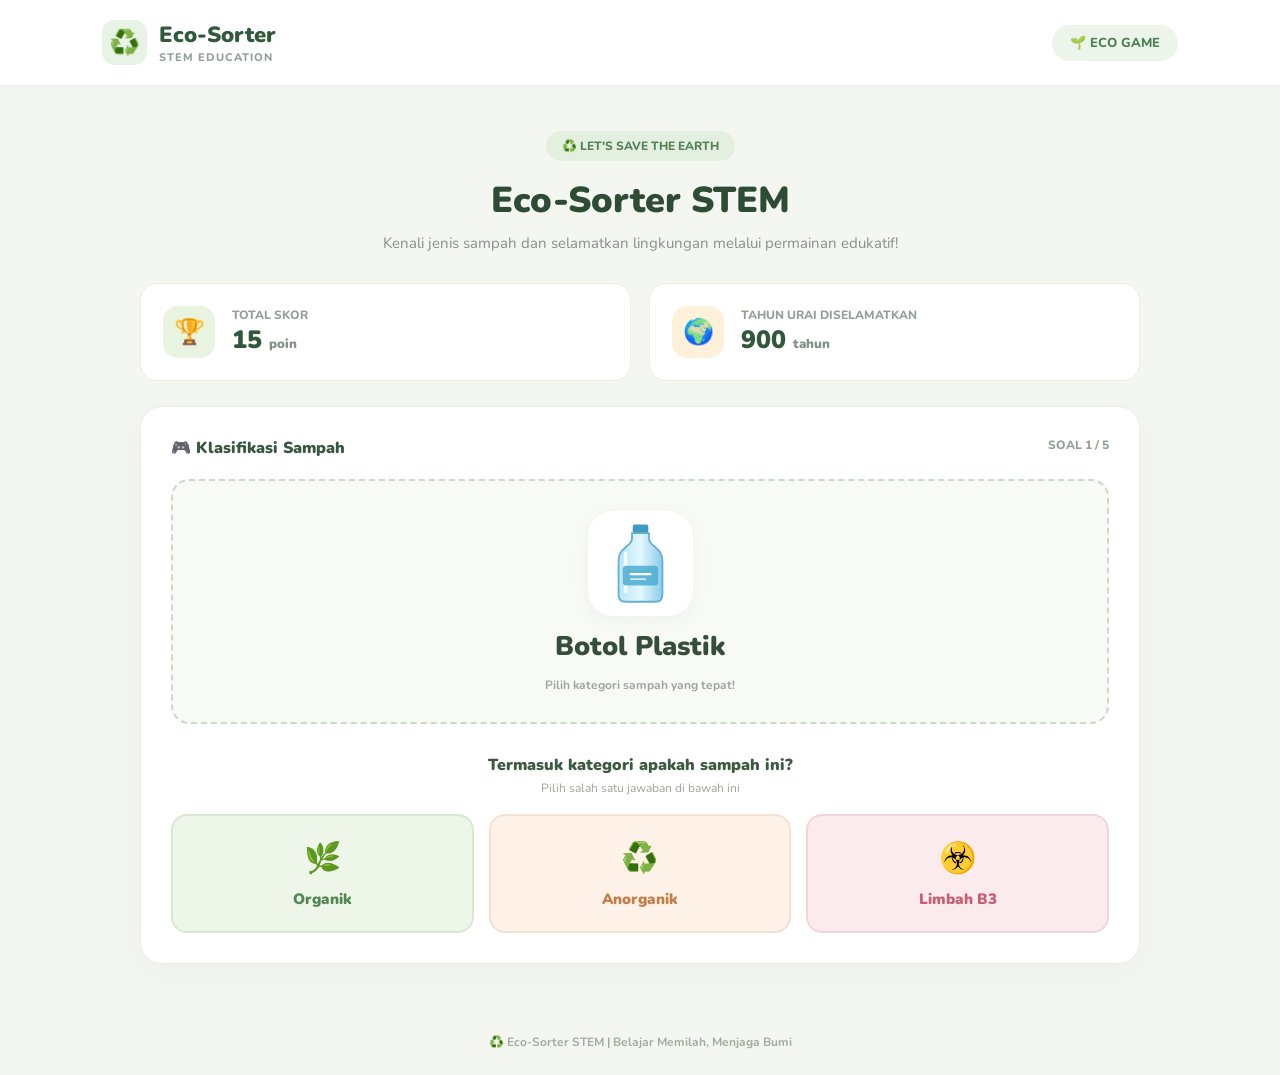
==== index.html @ 63873555 "Add files via upload" ====
<!DOCTYPE html>
<html lang="id">
<head>
    <meta charset="UTF-8">
    <meta name="viewport" content="width=device-width, initial-scale=1.0">
    <title>Eco-Sorter STEM</title>

    <link rel="preconnect" href="https://fonts.googleapis.com">
    <link href="https://fonts.googleapis.com/css2?family=Nunito:wght@400;500;600;700;800;900&display=swap" rel="stylesheet">

    <style>
        * {
            margin: 0;
            padding: 0;
            box-sizing: border-box;
            font-family: 'Nunito', sans-serif;
        }

        body {
            min-height: 100vh;
            background: #f4f7f1;
            color: #263d2e;
        }

        .navbar {
            padding: 20px 8%;
            display: flex;
            align-items: center;
            justify-content: space-between;
            background: white;
            border-bottom: 1px solid #e8eee5;
        }

        .logo {
            display: flex;
            align-items: center;
            gap: 12px;
        }

        .logo-icon {
            width: 45px;
            height: 45px;
            background: #e6f3e5;
            border-radius: 13px;
            display: flex;
            align-items: center;
            justify-content: center;
            font-size: 25px;
        }

        .logo h2 {
            font-size: 22px;
            font-weight: 900;
            color: #315a3d;
        }

        .logo p {
            font-size: 11px;
            color: #91a194;
            font-weight: 800;
            letter-spacing: 1px;
        }

        .nav-label {
            background: #edf5eb;
            color: #4c8155;
            padding: 9px 18px;
            border-radius: 30px;
            font-size: 13px;
            font-weight: 800;
        }

        .container {
            width: 100%;
            max-width: 1050px;
            padding: 45px 25px;
            margin: auto;
        }

        .heading {
            text-align: center;
            margin-bottom: 30px;
        }

        .tag {
            display: inline-block;
            background: #e4f0df;
            color: #54815a;
            padding: 7px 16px;
            border-radius: 30px;
            font-size: 12px;
            font-weight: 800;
            margin-bottom: 15px;
        }

        .heading h1 {
            font-size: 36px;
            font-weight: 900;
            color: #2d4b35;
            margin-bottom: 8px;
        }

        .heading p {
            color: #849286;
            font-size: 15px;
        }

        /* STATISTIK */

        .stats {
            display: grid;
            grid-template-columns: 1fr 1fr;
            gap: 18px;
            margin-bottom: 25px;
        }

        .stat-card {
            background: white;
            padding: 22px;
            border-radius: 17px;
            display: flex;
            align-items: center;
            gap: 17px;
            border: 1px solid #e9eee6;
        }

        .stat-icon {
            width: 52px;
            height: 52px;
            border-radius: 15px;
            display: flex;
            align-items: center;
            justify-content: center;
            font-size: 25px;
        }

        .score-icon {
            background: #e8f4df;
        }

        .year-icon {
            background: #fff1d9;
        }

        .stat-info p {
            font-size: 12px;
            color: #94a095;
            font-weight: 800;
        }

        .stat-info h2 {
            font-size: 25px;
            color: #31583b;
            font-weight: 900;
        }

        .stat-info small {
            font-size: 13px;
            color: #849286;
        }

        /* GAME */

        .game-card {
            background: white;
            border: 1px solid #e9eee6;
            border-radius: 22px;
            padding: 30px;
            box-shadow: 0 8px 30px rgba(40,70,45,0.04);
        }

        .game-header {
            display: flex;
            justify-content: space-between;
            margin-bottom: 20px;
        }

        .game-header h3 {
            font-size: 16px;
            color: #385740;
            font-weight: 900;
        }

        .game-header span {
            font-size: 12px;
            font-weight: 800;
            color: #94a095;
        }

        /* TEMPAT SAMPAH */

        .waste-box {
            min-height: 245px;
            background: #f8faf6;
            border: 2px dashed #c9dac8;
            border-radius: 18px;
            display: flex;
            justify-content: center;
            align-items: center;
            flex-direction: column;
            gap: 12px;
            margin-bottom: 30px;
            padding: 25px;
        }

        .waste-icon {
            width: 105px;
            height: 105px;
            background: white;
            border-radius: 25px;
            display: flex;
            align-items: center;
            justify-content: center;
            font-size: 58px;
            box-shadow: 0 5px 20px rgba(0,0,0,0.04);
        }

        .waste-icon svg {
            width: 75px;
            height: 85px;
        }

        .waste-box h2 {
            font-size: 27px;
            color: #354e3b;
            font-weight: 900;
        }

        .waste-box p {
            font-size: 12px;
            color: #9aa69a;
            font-weight: 700;
        }

        /* PILIHAN KATEGORI */

        .category-title {
            text-align: center;
            margin-bottom: 18px;
        }

        .category-title h3 {
            font-size: 16px;
            color: #3c5942;
            font-weight: 900;
        }

        .category-title p {
            color: #9aa69a;
            font-size: 12px;
            margin-top: 4px;
        }

        .options {
            display: grid;
            grid-template-columns: repeat(3, 1fr);
            gap: 15px;
        }

        .option {
            border: 2px solid transparent;
            border-radius: 16px;
            padding: 22px 12px;
            cursor: pointer;
            transition: 0.25s;
            display: flex;
            flex-direction: column;
            align-items: center;
            gap: 10px;
        }

        .option:hover:not(:disabled) {
            transform: translateY(-4px);
        }

        .option:disabled {
            cursor: not-allowed;
            opacity: 0.6;
        }

        .option .icon {
            font-size: 30px;
        }

        .option h3 {
            font-size: 15px;
            font-weight: 900;
        }

        .organic {
            background: #edf6e9;
            border-color: #d7e9d0;
            color: #538653;
        }

        .inorganic {
            background: #fff2e8;
            border-color: #f5dfce;
            color: #c47d48;
        }

        .hazardous {
            background: #fcebed;
            border-color: #f2d5da;
            color: #c65f72;
        }

        /* FEEDBACK */

        .feedback {
            display: none;
            padding: 16px 20px;
            margin-top: 22px;
            border-radius: 13px;
            font-size: 14px;
            font-weight: 800;
            text-align: center;
        }

        .feedback.correct {
            display: block;
            background: #e8f5e8;
            color: #43804b;
        }

        .feedback.wrong {
            display: block;
            background: #fcebec;
            color: #bd5d6b;
        }

        /* PENJELASAN */

        .explanation {
            display: none;
            margin-top: 22px;
            padding: 25px;
            background: #f7faf5;
            border: 1px solid #e0eadc;
            border-radius: 17px;
            animation: fadeIn 0.4s ease;
        }

        .explanation.show {
            display: block;
        }

        .explanation-header {
            display: flex;
            align-items: center;
            gap: 12px;
            margin-bottom: 18px;
        }

        .explanation-icon {
            width: 43px;
            height: 43px;
            border-radius: 12px;
            background: #e3f1df;
            display: flex;
            justify-content: center;
            align-items: center;
            font-size: 22px;
        }

        .explanation-header h3 {
            color: #31583b;
            font-size: 18px;
            font-weight: 900;
        }

        .explanation-header p {
            font-size: 11px;
            color: #8a9b8b;
        }

        .info-item {
            margin-bottom: 17px;
        }

        .info-item h4 {
            color: #42664a;
            font-size: 14px;
            font-weight: 900;
            margin-bottom: 5px;
        }

        .info-item p {
            color: #718075;
            font-size: 13px;
            line-height: 1.8;
        }

        .fact-box {
            padding: 15px;
            border-radius: 12px;
            background: #eaf3e5;
            color: #527b51;
            font-size: 13px;
            line-height: 1.7;
        }

        /* NEXT BUTTON */

        .next-btn {
            display: none;
            width: 100%;
            margin-top: 20px;
            padding: 16px;
            background: #315b3d;
            color: white;
            border: none;
            border-radius: 13px;
            font-size: 15px;
            font-weight: 900;
            cursor: pointer;
            transition: 0.2s;
        }

        .next-btn:hover {
            background: #24492f;
            transform: translateY(-2px);
        }

        footer {
            text-align: center;
            padding: 25px;
            color: #a0aca0;
            font-size: 12px;
            font-weight: 700;
        }

        @keyframes fadeIn {
            from {
                opacity: 0;
                transform: translateY(10px);
            }

            to {
                opacity: 1;
                transform: translateY(0);
            }
        }

        @media (max-width: 600px) {

            .navbar {
                padding: 18px 5%;
            }

            .logo h2 {
                font-size: 18px;
            }

            .container {
                padding: 30px 15px;
            }

            .heading h1 {
                font-size: 27px;
            }

            .stats {
                gap: 10px;
            }

            .stat-card {
                padding: 13px 10px;
                gap: 8px;
            }

            .stat-icon {
                width: 38px;
                height: 38px;
                font-size: 19px;
            }

            .stat-info h2 {
                font-size: 19px;
            }

            .stat-info p {
                font-size: 9px;
            }

            .game-card {
                padding: 18px 13px;
            }

            .options {
                grid-template-columns: 1fr;
                gap: 10px;
            }

            .option {
                flex-direction: row;
                justify-content: center;
                padding: 14px;
            }

            .explanation {
                padding: 18px;
            }
        }
    </style>
</head>

<body>

    <!-- NAVBAR -->

    <nav class="navbar">

        <div class="logo">
            <div class="logo-icon">♻️</div>

            <div>
                <h2>Eco-Sorter</h2>
                <p>STEM EDUCATION</p>
            </div>
        </div>

        <div class="nav-label">
            🌱 ECO GAME
        </div>

    </nav>


    <main class="container">

        <!-- JUDUL -->

        <section class="heading">

            <div class="tag">
                ♻️ LET'S SAVE THE EARTH
            </div>

            <h1>Eco-Sorter STEM</h1>

            <p>
                Kenali jenis sampah dan selamatkan lingkungan
                melalui permainan edukatif!
            </p>

        </section>


        <!-- STATISTIK -->

        <section class="stats">

            <div class="stat-card">

                <div class="stat-icon score-icon">🏆</div>

                <div class="stat-info">
                    <p>TOTAL SKOR</p>
                    <h2 id="score">15 <small>poin</small></h2>
                </div>

            </div>

            <div class="stat-card">

                <div class="stat-icon year-icon">🌍</div>

                <div class="stat-info">
                    <p>TAHUN URAI DISELAMATKAN</p>
                    <h2 id="years">900 <small>tahun</small></h2>
                </div>

            </div>

        </section>


        <!-- AREA GAME -->

        <section class="game-card">

            <div class="game-header">

                <h3>🎮 Klasifikasi Sampah</h3>

                <span id="question-number">SOAL 1 / 5</span>

            </div>


            <!-- OBJEK SAMPAH -->

            <div class="waste-box">

                <div class="waste-icon" id="waste-icon"></div>

                <h2 id="waste-name">Botol Plastik</h2>

                <p>Pilih kategori sampah yang tepat!</p>

            </div>


            <!-- PILIH KATEGORI -->

            <div class="category-title">

                <h3>Termasuk kategori apakah sampah ini?</h3>

                <p>Pilih salah satu jawaban di bawah ini</p>

            </div>


            <div class="options">

                <button class="option organic"
                    onclick="checkAnswer('Organik')">

                    <span class="icon">🌿</span>
                    <h3>Organik</h3>

                </button>

                <button class="option inorganic"
                    onclick="checkAnswer('Anorganik')">

                    <span class="icon">♻️</span>
                    <h3>Anorganik</h3>

                </button>

                <button class="option hazardous"
                    onclick="checkAnswer('Limbah B3')">

                    <span class="icon">☣️</span>
                    <h3>Limbah B3</h3>

                </button>

            </div>


            <!-- HASIL JAWABAN -->

            <div id="feedback" class="feedback"></div>


            <!-- PENJELASAN DETAIL -->

            <div id="explanation" class="explanation">

                <div class="explanation-header">

                    <div class="explanation-icon">📚</div>

                    <div>
                        <h3>Informasi Sampah</h3>
                        <p>Kenali dan pahami jenis sampah</p>
                    </div>

                </div>

                <div id="explanation-content"></div>

            </div>


            <!-- TOMBOL LANJUT -->

            <button class="next-btn" id="next-btn"
                onclick="nextWaste()">

                Sampah Selanjutnya →

            </button>

        </section>

    </main>


    <footer>
        ♻️ Eco-Sorter STEM | Belajar Memilah, Menjaga Bumi
    </footer>


    <script>

        // ILUSTRASI BOTOL PLASTIK

        const plasticBottle = `
        <svg viewBox="0 0 100 120" xmlns="http://www.w3.org/2000/svg">

            <defs>
                <linearGradient id="bottleColor" x1="0" y1="0" x2="1" y2="0">
                    <stop offset="0%" stop-color="#b7e6f5"/>
                    <stop offset="50%" stop-color="#e3f7ff"/>
                    <stop offset="100%" stop-color="#8acde7"/>
                </linearGradient>
            </defs>

            <rect x="39" y="5" width="22" height="12"
                rx="3" fill="#3f9ac1"/>

            <path d="M38 17 L62 17 L62 25
                Q62 30 70 36
                L77 43 Q81 48 81 57
                L81 104 Q81 114 71 114
                L29 114 Q19 114 19 104
                L19 57 Q19 48 23 43
                L30 36 Q38 30 38 25 Z"
                fill="url(#bottleColor)"
                stroke="#65afd0"
                stroke-width="2.5"/>

            <path d="M29 46 L29 100"
                stroke="#ffffff"
                stroke-width="5"
                stroke-linecap="round"
                opacity="0.8"/>

            <rect x="25" y="63" width="50" height="28"
                rx="5" fill="#4cadd0" opacity="0.85"/>

            <path d="M36 75 L64 75"
                stroke="white"
                stroke-width="3"
                stroke-linecap="round"/>

            <path d="M36 82 L57 82"
                stroke="white"
                stroke-width="2"
                stroke-linecap="round"/>

        </svg>`;


        // DATA SAMPAH DAN PENJELASAN

        const wastes = [

            {
                name: "Botol Plastik",
                icon: plasticBottle,
                category: "Anorganik",
                years: 450,

                description:
                    "Botol plastik merupakan sampah anorganik karena dibuat dari bahan polimer sintetis, seperti PET (Polyethylene Terephthalate). Bahan ini berasal dari proses industri dan tidak mudah terurai secara alami oleh mikroorganisme.",

                reason:
                    "Botol plastik tidak berasal dari sisa makhluk hidup yang dapat membusuk secara alami. Struktur kimianya relatif stabil sehingga membutuhkan waktu sangat lama untuk mengalami penguraian di lingkungan.",

                impact:
                    "Jika dibuang sembarangan, botol plastik dapat menyumbat saluran air, mencemari sungai dan laut, serta membahayakan hewan yang dapat menelan atau terjerat sampah plastik. Plastik juga dapat terpecah menjadi bagian yang sangat kecil atau mikroplastik.",

                solution:
                    "Kosongkan botol, lepaskan tutup dan label jika diperlukan, lalu bersihkan dan keringkan. Setelah itu, kumpulkan untuk disetorkan ke bank sampah atau fasilitas daur ulang. Botol plastik dapat diolah kembali menjadi bahan baku produk baru.",

                fact:
                    "PET adalah salah satu jenis plastik yang banyak digunakan untuk kemasan minuman. Botol PET memiliki kode daur ulang angka 1.",

                decomposition:
                    "Sekitar 450 tahun atau lebih dalam kondisi lingkungan tertentu. Angka ini merupakan perkiraan, bukan waktu penguraian yang pasti."
            },

            {
                name: "Kulit Pisang",
                icon: "🍌",
                category: "Organik",
                years: 2,

                description:
                    "Kulit pisang termasuk sampah organik karena berasal dari bagian tumbuhan. Sampah ini mengandung bahan alami yang dapat diuraikan oleh mikroorganisme seperti bakteri dan jamur.",

                reason:
                    "Kulit pisang memiliki kandungan bahan organik yang dapat membusuk dan mengalami proses penguraian secara alami.",

                impact:
                    "Jika menumpuk, sampah organik dapat menimbulkan bau tidak sedap dan menarik lalat. Pembusukan sampah organik yang tidak dikelola juga dapat menghasilkan gas rumah kaca.",

                solution:
                    "Kulit pisang dapat diolah menjadi kompos melalui proses pengomposan. Kompos dapat dimanfaatkan sebagai pupuk organik untuk membantu menyuburkan tanah dan tanaman.",

                fact:
                    "Sampah kulit pisang dapat dikembalikan ke tanah melalui proses pengomposan sehingga unsur haranya dapat dimanfaatkan kembali oleh tanaman.",

                decomposition:
                    "Beberapa minggu hingga beberapa bulan, tergantung kondisi lingkungan."
            },

            {
                name: "Baterai Bekas",
                icon: "🔋",
                category: "Limbah B3",
                years: 100,

                description:
                    "Baterai bekas termasuk limbah B3 (Bahan Berbahaya dan Beracun) karena dapat mengandung bahan kimia dan logam yang berbahaya bagi kesehatan manusia maupun lingkungan.",

                reason:
                    "Baterai memiliki komponen kimia yang dapat mencemari tanah dan air apabila mengalami kebocoran atau dibuang sembarangan.",

                impact:
                    "Kandungan bahan kimia tertentu pada baterai dapat mencemari lingkungan, mengganggu organisme hidup, dan menimbulkan risiko kesehatan jika penanganannya tidak tepat.",

                solution:
                    "Jangan membuang baterai bekas ke tempat sampah biasa. Pisahkan dan kumpulkan dalam wadah yang aman dan kering, kemudian serahkan ke fasilitas pengumpulan atau pengelolaan limbah B3 yang sesuai.",

                fact:
                    "Baterai isi ulang dan baterai sekali pakai dapat memiliki komposisi kimia yang berbeda. Karena itu, pengelolaannya perlu mengikuti jenis baterainya.",

                decomposition:
                    "Tidak ada satu angka waktu penguraian yang berlaku untuk semua jenis baterai. Komponen baterai dapat bertahan lama dan mencemari lingkungan."
            },

            {
                name: "Daun Kering",
                icon: "🍂",
                category: "Organik",
                years: 1,

                description:
                    "Daun kering termasuk sampah organik karena berasal dari tumbuhan. Daun mengandung bahan alami yang dapat diuraikan oleh organisme pengurai.",

                reason:
                    "Daun kering dapat mengalami pembusukan melalui aktivitas mikroorganisme dan organisme tanah sehingga berubah menjadi bahan organik yang lebih sederhana.",

                impact:
                    "Jika dibiarkan menumpuk, daun kering dapat mengganggu kebersihan lingkungan. Namun, daun kering sebenarnya memiliki manfaat jika dikelola dengan baik.",

                solution:
                    "Kumpulkan daun kering dan manfaatkan sebagai bahan kompos atau mulsa tanaman. Pengolahan ini dapat membantu memperbaiki kondisi tanah dan mengurangi sampah.",

                fact:
                    "Daun kering dapat menjadi sumber bahan organik yang membantu menjaga kesuburan tanah.",

                decomposition:
                    "Beberapa minggu hingga beberapa bulan, bergantung pada jenis daun, kelembapan, dan kondisi lingkungan."
            },

            {
                name: "Kaleng Minuman",
                icon: "🥫",
                category: "Anorganik",
                years: 200,

                description:
                    "Kaleng minuman termasuk sampah anorganik karena umumnya terbuat dari aluminium atau baja. Kedua bahan tersebut merupakan material hasil pengolahan industri.",

                reason:
                    "Kaleng tidak dapat membusuk seperti sampah organik. Material logam membutuhkan proses tertentu untuk mengalami perubahan dan dapat didaur ulang.",

                impact:
                    "Kaleng yang dibuang sembarangan dapat mengotori lingkungan, melukai manusia atau hewan, dan berpotensi menimbulkan pencemaran jika tidak dikelola.",

                solution:
                    "Kosongkan dan bersihkan kaleng, kemudian kumpulkan untuk diserahkan kepada bank sampah atau tempat daur ulang logam. Aluminium dan baja dapat diolah kembali menjadi produk baru.",

                fact:
                    "Aluminium dapat didaur ulang berkali-kali tanpa kehilangan sebagian besar sifat dasarnya apabila proses daur ulang dilakukan dengan benar.",

                decomposition:
                    "Waktunya sangat bervariasi, dapat mencapai puluhan hingga ratusan tahun, tergantung jenis logam dan kondisi lingkungan."
            }

        ];


        let score = 15;
        let years = 900;
        let currentIndex = 0;
        let answered = false;


        // TAMPILKAN SAMPAH

        function displayWaste() {

            const waste = wastes[currentIndex];

            document.getElementById("waste-name").textContent =
                waste.name;

            document.getElementById("waste-icon").innerHTML =
                waste.icon;

            document.getElementById("question-number").textContent =
                "SOAL " + (currentIndex + 1) + " / " + wastes.length;

        }


        // PENJELASAN DETAIL

        function showExplanation(waste) {

            const explanation = document.getElementById("explanation");

            document.getElementById("explanation-content").innerHTML = `

                <div class="info-item">
                    <h4>📌 1. Mengenal Sampah</h4>
                    <p>${waste.description}</p>
                </div>

                <div class="info-item">
                    <h4>🔍 2. Mengapa Termasuk ${waste.category}?</h4>
                    <p>${waste.reason}</p>
                </div>

                <div class="info-item">
                    <h4>🌍 3. Dampak Terhadap Lingkungan</h4>
                    <p>${waste.impact}</p>
                </div>

                <div class="info-item">
                    <h4>♻️ 4. Cara Pengolahan yang Benar</h4>
                    <p>${waste.solution}</p>
                </div>

                <div class="info-item">
                    <h4>💡 5. Fakta Menarik</h4>
                    <p>${waste.fact}</p>
                </div>

                <div class="fact-box">
                    <b>⏳ Perkiraan waktu penguraian:</b><br>
                    ${waste.decomposition}
                </div>

            `;

            explanation.classList.add("show");

        }


        // PERIKSA JAWABAN

        function checkAnswer(answer) {

            if (answered) return;

            const waste = wastes[currentIndex];

            const feedback = document.getElementById("feedback");

            const buttons = document.querySelectorAll(".option");

            if (answer === waste.category) {

                score += 15;
                years += waste.years;

                document.getElementById("score").innerHTML =
                    score + " <small>poin</small>";

                document.getElementById("years").innerHTML =
                    years + " <small>tahun</small>";

                feedback.textContent =
                    "✔ BENAR! Hebat, kamu berhasil mengklasifikasikan " +
                    waste.name + " sebagai sampah " + waste.category + ".";

                feedback.className = "feedback correct";

                // TAMPILKAN PENJELASAN

                showExplanation(waste);

            } else {

                feedback.textContent =
                    "✖ BELUM TEPAT! " + waste.name +
                    " termasuk kategori " + waste.category +
                    ". Pelajari kembali penjelasan berikut.";

                feedback.className = "feedback wrong";

                // TETAP BERIKAN EDUKASI MESKIPUN SALAH

                showExplanation(waste);

            }

            answered = true;

            buttons.forEach(button => {
                button.disabled = true;
            });

            document.getElementById("next-btn").style.display =
                "block";

        }


        // LANJUT KE SOAL BERIKUTNYA

        function nextWaste() {

            currentIndex++;

            if (currentIndex >= wastes.length) {

                alert(
                    "🎉 Selamat! Kamu telah menyelesaikan semua soal Eco-Sorter STEM!"
                );

                currentIndex = 0;
            }

            answered = false;

            displayWaste();

            document.getElementById("feedback").textContent = "";

            document.getElementById("feedback").className =
                "feedback";

            document.getElementById("explanation").classList.remove("show");

            document.getElementById("explanation-content").innerHTML = "";

            document.getElementById("next-btn").style.display =
                "none";

            const buttons = document.querySelectorAll(".option");

            buttons.forEach(button => {
                button.disabled = false;
            });

        }


        // MULAI GAME

        displayWaste();

    </script>

</body>
</html>
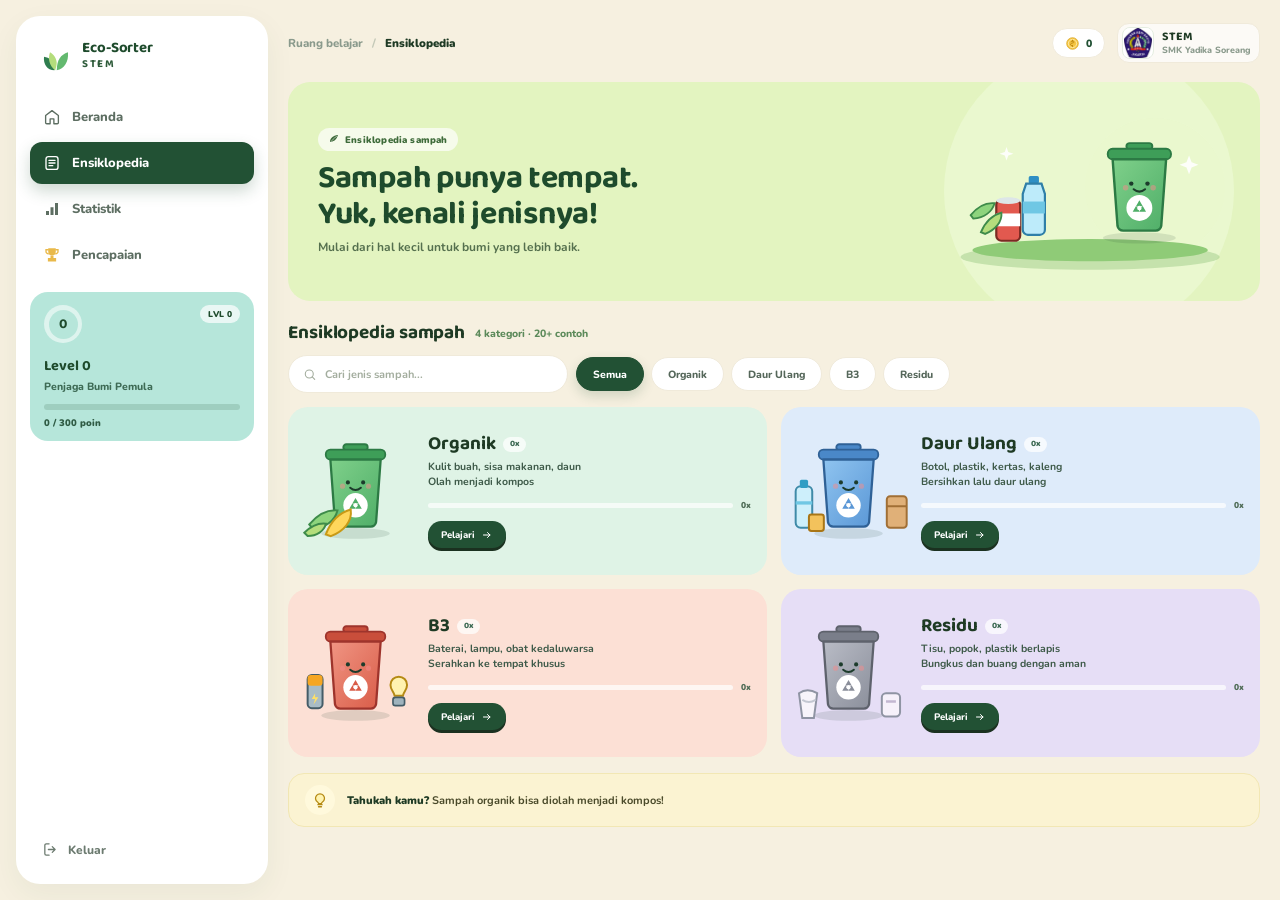
==== commit 91ce66a9: "Update Eco Sorter" ====
--- a/index.html
+++ b/index.html
@@ -1,1049 +1,307 @@
-
 <!DOCTYPE html>
 <html lang="id">
 <head>
-    <meta charset="UTF-8">
-    <meta name="viewport" content="width=device-width, initial-scale=1.0">
-    <title>Eco-Sorter STEM</title>
-
-    <link rel="preconnect" href="https://fonts.googleapis.com">
-    <link href="https://fonts.googleapis.com/css2?family=Nunito:wght@400;500;600;700;800;900&display=swap" rel="stylesheet">
-
-    <style>
-        * {
-            margin: 0;
-            padding: 0;
-            box-sizing: border-box;
-            font-family: 'Nunito', sans-serif;
-        }
-
-        body {
-            min-height: 100vh;
-            background: #f4f7f1;
-            color: #263d2e;
-        }
-
-        .navbar {
-            padding: 20px 8%;
-            display: flex;
-            align-items: center;
-            justify-content: space-between;
-            background: white;
-            border-bottom: 1px solid #e8eee5;
-        }
-
-        .logo {
-            display: flex;
-            align-items: center;
-            gap: 12px;
-        }
-
-        .logo-icon {
-            width: 45px;
-            height: 45px;
-            background: #e6f3e5;
-            border-radius: 13px;
-            display: flex;
-            align-items: center;
-            justify-content: center;
-            font-size: 25px;
-        }
-
-        .logo h2 {
-            font-size: 22px;
-            font-weight: 900;
-            color: #315a3d;
-        }
-
-        .logo p {
-            font-size: 11px;
-            color: #91a194;
-            font-weight: 800;
-            letter-spacing: 1px;
-        }
-
-        .nav-label {
-            background: #edf5eb;
-            color: #4c8155;
-            padding: 9px 18px;
-            border-radius: 30px;
-            font-size: 13px;
-            font-weight: 800;
-        }
-
-        .container {
-            width: 100%;
-            max-width: 1050px;
-            padding: 45px 25px;
-            margin: auto;
-        }
-
-        .heading {
-            text-align: center;
-            margin-bottom: 30px;
-        }
-
-        .tag {
-            display: inline-block;
-            background: #e4f0df;
-            color: #54815a;
-            padding: 7px 16px;
-            border-radius: 30px;
-            font-size: 12px;
-            font-weight: 800;
-            margin-bottom: 15px;
-        }
-
-        .heading h1 {
-            font-size: 36px;
-            font-weight: 900;
-            color: #2d4b35;
-            margin-bottom: 8px;
-        }
-
-        .heading p {
-            color: #849286;
-            font-size: 15px;
-        }
-
-        /* STATISTIK */
-
-        .stats {
-            display: grid;
-            grid-template-columns: 1fr 1fr;
-            gap: 18px;
-            margin-bottom: 25px;
-        }
-
-        .stat-card {
-            background: white;
-            padding: 22px;
-            border-radius: 17px;
-            display: flex;
-            align-items: center;
-            gap: 17px;
-            border: 1px solid #e9eee6;
-        }
-
-        .stat-icon {
-            width: 52px;
-            height: 52px;
-            border-radius: 15px;
-            display: flex;
-            align-items: center;
-            justify-content: center;
-            font-size: 25px;
-        }
-
-        .score-icon {
-            background: #e8f4df;
-        }
-
-        .year-icon {
-            background: #fff1d9;
-        }
-
-        .stat-info p {
-            font-size: 12px;
-            color: #94a095;
-            font-weight: 800;
-        }
-
-        .stat-info h2 {
-            font-size: 25px;
-            color: #31583b;
-            font-weight: 900;
-        }
-
-        .stat-info small {
-            font-size: 13px;
-            color: #849286;
-        }
-
-        /* GAME */
-
-        .game-card {
-            background: white;
-            border: 1px solid #e9eee6;
-            border-radius: 22px;
-            padding: 30px;
-            box-shadow: 0 8px 30px rgba(40,70,45,0.04);
-        }
-
-        .game-header {
-            display: flex;
-            justify-content: space-between;
-            margin-bottom: 20px;
-        }
-
-        .game-header h3 {
-            font-size: 16px;
-            color: #385740;
-            font-weight: 900;
-        }
-
-        .game-header span {
-            font-size: 12px;
-            font-weight: 800;
-            color: #94a095;
-        }
-
-        /* TEMPAT SAMPAH */
-
-        .waste-box {
-            min-height: 245px;
-            background: #f8faf6;
-            border: 2px dashed #c9dac8;
-            border-radius: 18px;
-            display: flex;
-            justify-content: center;
-            align-items: center;
-            flex-direction: column;
-            gap: 12px;
-            margin-bottom: 30px;
-            padding: 25px;
-        }
-
-        .waste-icon {
-            width: 105px;
-            height: 105px;
-            background: white;
-            border-radius: 25px;
-            display: flex;
-            align-items: center;
-            justify-content: center;
-            font-size: 58px;
-            box-shadow: 0 5px 20px rgba(0,0,0,0.04);
-        }
-
-        .waste-icon svg {
-            width: 75px;
-            height: 85px;
-        }
-
-        .waste-box h2 {
-            font-size: 27px;
-            color: #354e3b;
-            font-weight: 900;
-        }
-
-        .waste-box p {
-            font-size: 12px;
-            color: #9aa69a;
-            font-weight: 700;
-        }
-
-        /* PILIHAN KATEGORI */
-
-        .category-title {
-            text-align: center;
-            margin-bottom: 18px;
-        }
-
-        .category-title h3 {
-            font-size: 16px;
-            color: #3c5942;
-            font-weight: 900;
-        }
-
-        .category-title p {
-            color: #9aa69a;
-            font-size: 12px;
-            margin-top: 4px;
-        }
-
-        .options {
-            display: grid;
-            grid-template-columns: repeat(3, 1fr);
-            gap: 15px;
-        }
-
-        .option {
-            border: 2px solid transparent;
-            border-radius: 16px;
-            padding: 22px 12px;
-            cursor: pointer;
-            transition: 0.25s;
-            display: flex;
-            flex-direction: column;
-            align-items: center;
-            gap: 10px;
-        }
-
-        .option:hover:not(:disabled) {
-            transform: translateY(-4px);
-        }
-
-        .option:disabled {
-            cursor: not-allowed;
-            opacity: 0.6;
-        }
-
-        .option .icon {
-            font-size: 30px;
-        }
-
-        .option h3 {
-            font-size: 15px;
-            font-weight: 900;
-        }
-
-        .organic {
-            background: #edf6e9;
-            border-color: #d7e9d0;
-            color: #538653;
-        }
-
-        .inorganic {
-            background: #fff2e8;
-            border-color: #f5dfce;
-            color: #c47d48;
-        }
-
-        .hazardous {
-            background: #fcebed;
-            border-color: #f2d5da;
-            color: #c65f72;
-        }
-
-        /* FEEDBACK */
-
-        .feedback {
-            display: none;
-            padding: 16px 20px;
-            margin-top: 22px;
-            border-radius: 13px;
-            font-size: 14px;
-            font-weight: 800;
-            text-align: center;
-        }
-
-        .feedback.correct {
-            display: block;
-            background: #e8f5e8;
-            color: #43804b;
-        }
-
-        .feedback.wrong {
-            display: block;
-            background: #fcebec;
-            color: #bd5d6b;
-        }
-
-        /* PENJELASAN */
-
-        .explanation {
-            display: none;
-            margin-top: 22px;
-            padding: 25px;
-            background: #f7faf5;
-            border: 1px solid #e0eadc;
-            border-radius: 17px;
-            animation: fadeIn 0.4s ease;
-        }
-
-        .explanation.show {
-            display: block;
-        }
-
-        .explanation-header {
-            display: flex;
-            align-items: center;
-            gap: 12px;
-            margin-bottom: 18px;
-        }
-
-        .explanation-icon {
-            width: 43px;
-            height: 43px;
-            border-radius: 12px;
-            background: #e3f1df;
-            display: flex;
-            justify-content: center;
-            align-items: center;
-            font-size: 22px;
-        }
-
-        .explanation-header h3 {
-            color: #31583b;
-            font-size: 18px;
-            font-weight: 900;
-        }
-
-        .explanation-header p {
-            font-size: 11px;
-            color: #8a9b8b;
-        }
-
-        .info-item {
-            margin-bottom: 17px;
-        }
-
-        .info-item h4 {
-            color: #42664a;
-            font-size: 14px;
-            font-weight: 900;
-            margin-bottom: 5px;
-        }
-
-        .info-item p {
-            color: #718075;
-            font-size: 13px;
-            line-height: 1.8;
-        }
-
-        .fact-box {
-            padding: 15px;
-            border-radius: 12px;
-            background: #eaf3e5;
-            color: #527b51;
-            font-size: 13px;
-            line-height: 1.7;
-        }
-
-        /* NEXT BUTTON */
-
-        .next-btn {
-            display: none;
-            width: 100%;
-            margin-top: 20px;
-            padding: 16px;
-            background: #315b3d;
-            color: white;
-            border: none;
-            border-radius: 13px;
-            font-size: 15px;
-            font-weight: 900;
-            cursor: pointer;
-            transition: 0.2s;
-        }
-
-        .next-btn:hover {
-            background: #24492f;
-            transform: translateY(-2px);
-        }
-
-        footer {
-            text-align: center;
-            padding: 25px;
-            color: #a0aca0;
-            font-size: 12px;
-            font-weight: 700;
-        }
-
-        @keyframes fadeIn {
-            from {
-                opacity: 0;
-                transform: translateY(10px);
-            }
-
-            to {
-                opacity: 1;
-                transform: translateY(0);
-            }
-        }
-
-        @media (max-width: 600px) {
-
-            .navbar {
-                padding: 18px 5%;
-            }
-
-            .logo h2 {
-                font-size: 18px;
-            }
-
-            .container {
-                padding: 30px 15px;
-            }
-
-            .heading h1 {
-                font-size: 27px;
-            }
-
-            .stats {
-                gap: 10px;
-            }
-
-            .stat-card {
-                padding: 13px 10px;
-                gap: 8px;
-            }
-
-            .stat-icon {
-                width: 38px;
-                height: 38px;
-                font-size: 19px;
-            }
-
-            .stat-info h2 {
-                font-size: 19px;
-            }
-
-            .stat-info p {
-                font-size: 9px;
-            }
-
-            .game-card {
-                padding: 18px 13px;
-            }
-
-            .options {
-                grid-template-columns: 1fr;
-                gap: 10px;
-            }
-
-            .option {
-                flex-direction: row;
-                justify-content: center;
-                padding: 14px;
-            }
-
-            .explanation {
-                padding: 18px;
-            }
-        }
-    </style>
+  <meta charset="UTF-8">
+  <meta name="viewport" content="width=device-width, initial-scale=1.0">
+  <meta name="theme-color" content="#225134">
+  <title>Eco-Sorter STEM — Ruang Belajar</title>
+  <link rel="preconnect" href="https://fonts.googleapis.com">
+  <link rel="preconnect" href="https://fonts.gstatic.com" crossorigin>
+  <link href="https://fonts.googleapis.com/css2?family=Baloo+2:wght@500;600;700;800&family=Nunito:wght@600;700;800;900&display=swap" rel="stylesheet">
+  <link rel="stylesheet" href="styles.css">
 </head>
-
 <body>
 
-    <!-- NAVBAR -->
-
-    <nav class="navbar">
-
-        <div class="logo">
-            <div class="logo-icon">♻️</div>
-
-            <div>
-                <h2>Eco-Sorter</h2>
-                <p>STEM EDUCATION</p>
-            </div>
-        </div>
-
-        <div class="nav-label">
-            🌱 ECO GAME
-        </div>
-
+<!-- ================= ICON SPRITE ================= -->
+<svg xmlns="http://www.w3.org/2000/svg" style="display:none" aria-hidden="true">
+  <symbol id="i-logo" viewBox="0 0 48 48">
+    <path d="M22 43C12 43 7 35 8 25c7 1 13 6 15 14z" fill="#2F7D4F"/>
+    <path d="M25 43c0-13 5-21 15-24 1 13-5 22-15 24z" fill="#63B96F"/>
+    <path d="M23 43C15 37 13 28 16 19c7 4 11 12 8 20z" fill="#B4DD7C"/>
+  </symbol>
+  <symbol id="i-home" viewBox="0 0 24 24">
+    <path d="m3.5 10 8.5-6.5L20.5 10v9.5a1.5 1.5 0 0 1-1.5 1.5h-4.5v-6.5h-5V21H5a1.5 1.5 0 0 1-1.5-1.5z" fill="none" stroke="currentColor" stroke-width="1.8" stroke-linejoin="round"/>
+  </symbol>
+  <symbol id="i-book" viewBox="0 0 24 24">
+    <rect x="4" y="3.5" width="16" height="17" rx="3" fill="none" stroke="currentColor" stroke-width="1.8"/>
+    <path d="M8 8.5h8M8 12h8M8 15.5h5" stroke="currentColor" stroke-width="1.8" stroke-linecap="round"/>
+  </symbol>
+  <symbol id="i-chart" viewBox="0 0 24 24">
+    <path d="M4 20v-5.5h4V20zM10 20V9.5h4V20zM16 20V4h4v16z" fill="currentColor"/>
+  </symbol>
+  <symbol id="i-trophy" viewBox="0 0 24 24">
+    <path d="M7 3h10v4.5a5 5 0 0 1-10 0z" fill="currentColor"/>
+    <path d="M10 12.5h4V16h3.5v4.5h-11V16H10z" fill="currentColor"/>
+    <path d="M7 5H4v2.2a3.2 3.2 0 0 0 3.2 3.2M17 5h3v2.2a3.2 3.2 0 0 1-3.2 3.2" fill="none" stroke="currentColor" stroke-width="1.8" stroke-linecap="round"/>
+  </symbol>
+  <symbol id="i-logout" viewBox="0 0 24 24">
+    <path d="M10 4H6a2 2 0 0 0-2 2v12a2 2 0 0 0 2 2h4M14.5 8l4 4-4 4m4-4H9" fill="none" stroke="currentColor" stroke-width="1.8" stroke-linecap="round" stroke-linejoin="round"/>
+  </symbol>
+  <symbol id="i-calendar" viewBox="0 0 24 24">
+    <rect x="3.5" y="5" width="17" height="15.5" rx="3" fill="none" stroke="currentColor" stroke-width="1.8"/>
+    <path d="M8 3v4m8-4v4M3.5 10h17" stroke="currentColor" stroke-width="1.8" stroke-linecap="round"/>
+  </symbol>
+  <symbol id="i-coin" viewBox="0 0 24 24">
+    <circle cx="12" cy="12" r="9.3" fill="#F5C542" stroke="#D9A520" stroke-width="1.2"/>
+    <circle cx="12" cy="12" r="6.6" fill="none" stroke="#FFF0B8" stroke-width="1.3"/>
+    <path d="M12 15.5c-2 0-3.2-.8-3.2-2 0-1.3 1-1.8 3.2-2.3 1.7-.4 2.4-.8 2.4-1.6 0-.9-.9-1.4-2.4-1.4-1.2 0-2.1.4-2.6 1.2M12 6.8v1.2m0 7.5v1.2" fill="none" stroke="#B98510" stroke-width="1.5" stroke-linecap="round"/>
+  </symbol>
+  <symbol id="i-search" viewBox="0 0 24 24">
+    <circle cx="11" cy="11" r="7" fill="none" stroke="currentColor" stroke-width="1.9"/>
+    <path d="m16.2 16.2 4.3 4.3" stroke="currentColor" stroke-width="1.9" stroke-linecap="round"/>
+  </symbol>
+  <symbol id="i-arrow" viewBox="0 0 24 24">
+    <path d="M5 12h13m-5-5 5 5-5 5" fill="none" stroke="currentColor" stroke-width="2" stroke-linecap="round" stroke-linejoin="round"/>
+  </symbol>
+  <symbol id="i-chevron-left" viewBox="0 0 24 24">
+    <path d="M15 5l-7 7 7 7" fill="none" stroke="currentColor" stroke-width="2.2" stroke-linecap="round" stroke-linejoin="round"/>
+  </symbol>
+  <symbol id="i-heart" viewBox="0 0 24 24">
+    <path d="M12 20.3S4.7 15.7 3 11.5C1.7 8.2 4 5.2 7.4 5.2c2 0 3.6 1.1 4.6 2.7 1-1.6 2.6-2.7 4.6-2.7 3.4 0 5.7 3 4.4 6.3-1.7 4.2-9 8.8-9 8.8z" fill="currentColor"/>
+  </symbol>
+  <symbol id="i-star" viewBox="0 0 24 24">
+    <path d="m12 2.6 2.9 6 6.6.9-4.8 4.6 1.2 6.5-5.9-3.1-5.9 3.1 1.2-6.5L2.5 9.5l6.6-.9z" fill="currentColor"/>
+  </symbol>
+  <symbol id="i-refresh" viewBox="0 0 24 24">
+    <path d="M20 11a8 8 0 1 0 2 5.5" fill="none" stroke="currentColor" stroke-width="1.9" stroke-linecap="round"/>
+    <path d="M20 4v7h-7" fill="none" stroke="currentColor" stroke-width="1.9" stroke-linecap="round" stroke-linejoin="round"/>
+  </symbol>
+  <symbol id="i-check" viewBox="0 0 24 24">
+    <circle cx="12" cy="12" r="9" fill="none" stroke="currentColor" stroke-width="1.8"/>
+    <path d="m8.2 12.2 2.5 2.5 5.1-5.4" fill="none" stroke="currentColor" stroke-width="1.9" stroke-linecap="round" stroke-linejoin="round"/>
+  </symbol>
+  <symbol id="i-check-circle" viewBox="0 0 24 24">
+    <circle cx="12" cy="12" r="10" fill="currentColor"/>
+    <path d="m7.4 12.3 3 3 6.1-6.5" fill="none" stroke="#fff" stroke-width="2.3" stroke-linecap="round" stroke-linejoin="round"/>
+  </symbol>
+  <symbol id="i-bulb" viewBox="0 0 24 24">
+    <path d="M9.2 18.2h5.6m-4.8 2.8h4M8.7 14.7a6 6 0 1 1 6.6 0c-.8.6-1.3 1.4-1.5 2.3h-3.6c-.2-.9-.7-1.7-1.5-2.3z" fill="#FFF3B0" stroke="#B58A14" stroke-width="1.7" stroke-linecap="round" stroke-linejoin="round"/>
+  </symbol>
+  <symbol id="i-close" viewBox="0 0 24 24">
+    <path d="M6.5 6.5l11 11m0-11-11 11" stroke="currentColor" stroke-width="2" stroke-linecap="round"/>
+  </symbol>
+  <symbol id="i-clock" viewBox="0 0 24 24">
+    <circle cx="12" cy="12" r="9" fill="none" stroke="currentColor" stroke-width="1.8"/>
+    <path d="M12 7v5.2l3.2 2" fill="none" stroke="currentColor" stroke-width="1.8" stroke-linecap="round"/>
+  </symbol>
+  <symbol id="i-target" viewBox="0 0 24 24">
+    <circle cx="12" cy="12" r="9" fill="none" stroke="currentColor" stroke-width="1.8"/>
+    <circle cx="12" cy="12" r="5" fill="none" stroke="currentColor" stroke-width="1.8"/>
+    <circle cx="12" cy="12" r="1.6" fill="currentColor"/>
+  </symbol>
+  <symbol id="i-flame" viewBox="0 0 24 24">
+    <path d="M12 22c4.2 0 7-3 7-7.2 0-5-4.8-6.4-3.8-12.8-4 1.9-7.2 6-7.2 10.1 0 1.8-.8 2.8-2 3.8 1 3.9 3 6.1 6 6.1z" fill="currentColor"/>
+    <path d="M12 21c1.8 0 3-1.4 3-3.3 0-2-1.8-2.8-1.4-5.5-1.8.9-3.2 2.7-3.2 4.5 0 .9-.4 1.3-.9 1.8.6 1.6 1.4 2.5 2.5 2.5z" fill="#FFD66B"/>
+  </symbol>
+  <symbol id="i-back" viewBox="0 0 24 24">
+    <path d="M19 12H5m6-6-6 6 6 6" fill="none" stroke="currentColor" stroke-width="2" stroke-linecap="round" stroke-linejoin="round"/>
+  </symbol>
+  <symbol id="i-leaf-small" viewBox="0 0 24 24">
+    <path d="M20 4C10 5 4 10 4 18c6 0 13-4 16-14z" fill="currentColor"/>
+    <path d="M5 19c3-5 7-9 12-12" fill="none" stroke="#fff" stroke-width="1.5" stroke-linecap="round" opacity=".7"/>
+  </symbol>
+  <symbol id="i-medal" viewBox="0 0 24 24">
+    <circle cx="12" cy="15" r="6" fill="currentColor"/>
+    <path d="m8 3 2 6m6-6-2 6" stroke="currentColor" stroke-width="2.2" stroke-linecap="round"/>
+  </symbol>
+  <symbol id="i-lock" viewBox="0 0 24 24">
+    <rect x="4.5" y="10" width="15" height="11" rx="3" fill="none" stroke="currentColor" stroke-width="1.9"/>
+    <path d="M8 10V7.5a4 4 0 0 1 8 0V10" fill="none" stroke="currentColor" stroke-width="1.9" stroke-linecap="round"/>
+  </symbol>
+  <symbol id="i-sparkle" viewBox="0 0 24 24">
+    <path d="m12 2.5 2.4 6.6 6.6 2.4-6.6 2.4L12 20.5l-2.4-6.6L3 11.5l6.6-2.4z" fill="currentColor"/>
+  </symbol>
+  <symbol id="i-bin" viewBox="0 0 24 24">
+    <path d="M6 7h12l-1 13H7z" fill="none" stroke="currentColor" stroke-width="1.8" stroke-linejoin="round"/>
+    <path d="M4.5 4.5h15M9 4.5V3h6v1.5M10 10v6m4-6v6" stroke="currentColor" stroke-width="1.8" stroke-linecap="round"/>
+  </symbol>
+  <symbol id="i-trend" viewBox="0 0 24 24">
+    <path d="M3 17l6-6 4 4 7-8" fill="none" stroke="currentColor" stroke-width="2" stroke-linecap="round" stroke-linejoin="round"/>
+    <path d="M15 7h5v5" fill="none" stroke="currentColor" stroke-width="2" stroke-linecap="round" stroke-linejoin="round"/>
+  </symbol>
+  <symbol id="i-play" viewBox="0 0 24 24">
+    <path d="M7 5v14l12-7z" fill="currentColor"/>
+  </symbol>
+  <symbol id="i-shield" viewBox="0 0 24 24">
+    <path d="M12 2.5 20 6v6.2c0 4.6-3.3 8-8 9.3-4.7-1.3-8-4.7-8-9.3V6z" fill="currentColor"/>
+    <path d="m8.5 12.2 2.4 2.4 4.6-4.9" fill="none" stroke="#fff" stroke-width="2" stroke-linecap="round" stroke-linejoin="round"/>
+  </symbol>
+</svg>
+
+<div class="app" id="app">
+  <!-- ================= SIDEBAR ================= -->
+  <aside class="sidebar">
+    <button class="brand" id="brandHome" aria-label="Ke beranda">
+      <span class="brand-leaf"><svg width="36" height="36"><use href="#i-logo"/></svg></span>
+      <span class="brand-name">Eco-Sorter<em>STEM</em></span>
+    </button>
+
+    <nav class="side-nav" aria-label="Navigasi utama">
+      <button data-page="beranda"><svg width="18" height="18"><use href="#i-home"/></svg><span>Beranda</span></button>
+      <button data-page="ensiklopedia" class="active"><svg width="18" height="18"><use href="#i-book"/></svg><span>Ensiklopedia</span></button>
+      <button data-page="statistik"><svg width="18" height="18"><use href="#i-chart"/></svg><span>Statistik</span></button>
+      <button data-page="pencapaian"><svg width="18" height="18" class="gold"><use href="#i-trophy"/></svg><span>Pencapaian</span></button>
     </nav>
 
-
-    <main class="container">
-
-        <!-- JUDUL -->
-
-        <section class="heading">
-
-            <div class="tag">
-                ♻️ LET'S SAVE THE EARTH
-            </div>
-
-            <h1>Eco-Sorter STEM</h1>
-
-            <p>
-                Kenali jenis sampah dan selamatkan lingkungan
-                melalui permainan edukatif!
-            </p>
-
-        </section>
-
-
-        <!-- STATISTIK -->
-
-        <section class="stats">
-
-            <div class="stat-card">
-
-                <div class="stat-icon score-icon">🏆</div>
-
-                <div class="stat-info">
-                    <p>TOTAL SKOR</p>
-                    <h2 id="score">15 <small>poin</small></h2>
-                </div>
-
-            </div>
-
-            <div class="stat-card">
-
-                <div class="stat-icon year-icon">🌍</div>
-
-                <div class="stat-info">
-                    <p>TAHUN URAI DISELAMATKAN</p>
-                    <h2 id="years">900 <small>tahun</small></h2>
-                </div>
-
-            </div>
-
-        </section>
-
-
-        <!-- AREA GAME -->
-
-        <section class="game-card">
-
-            <div class="game-header">
-
-                <h3>🎮 Klasifikasi Sampah</h3>
-
-                <span id="question-number">SOAL 1 / 5</span>
-
-            </div>
-
-
-            <!-- OBJEK SAMPAH -->
-
-            <div class="waste-box">
-
-                <div class="waste-icon" id="waste-icon"></div>
-
-                <h2 id="waste-name">Botol Plastik</h2>
-
-                <p>Pilih kategori sampah yang tepat!</p>
-
-            </div>
-
-
-            <!-- PILIH KATEGORI -->
-
-            <div class="category-title">
-
-                <h3>Termasuk kategori apakah sampah ini?</h3>
-
-                <p>Pilih salah satu jawaban di bawah ini</p>
-
-            </div>
-
-
-            <div class="options">
-
-                <button class="option organic"
-                    onclick="checkAnswer('Organik')">
-
-                    <span class="icon">🌿</span>
-                    <h3>Organik</h3>
-
-                </button>
-
-                <button class="option inorganic"
-                    onclick="checkAnswer('Anorganik')">
-
-                    <span class="icon">♻️</span>
-                    <h3>Anorganik</h3>
-
-                </button>
-
-                <button class="option hazardous"
-                    onclick="checkAnswer('Limbah B3')">
-
-                    <span class="icon">☣️</span>
-                    <h3>Limbah B3</h3>
-
-                </button>
-
-            </div>
-
-
-            <!-- HASIL JAWABAN -->
-
-            <div id="feedback" class="feedback"></div>
-
-
-            <!-- PENJELASAN DETAIL -->
-
-            <div id="explanation" class="explanation">
-
-                <div class="explanation-header">
-
-                    <div class="explanation-icon">📚</div>
-
-                    <div>
-                        <h3>Informasi Sampah</h3>
-                        <p>Kenali dan pahami jenis sampah</p>
-                    </div>
-
-                </div>
-
-                <div id="explanation-content"></div>
-
-            </div>
-
-
-            <!-- TOMBOL LANJUT -->
-
-            <button class="next-btn" id="next-btn"
-                onclick="nextWaste()">
-
-                Sampah Selanjutnya →
-
-            </button>
-
-        </section>
-
-    </main>
-
-
-    <footer>
-        ♻️ Eco-Sorter STEM | Belajar Memilah, Menjaga Bumi
-    </footer>
-
-
-    <script>
-
-        // ILUSTRASI BOTOL PLASTIK
-
-        const plasticBottle = `
-        <svg viewBox="0 0 100 120" xmlns="http://www.w3.org/2000/svg">
-
-            <defs>
-                <linearGradient id="bottleColor" x1="0" y1="0" x2="1" y2="0">
-                    <stop offset="0%" stop-color="#b7e6f5"/>
-                    <stop offset="50%" stop-color="#e3f7ff"/>
-                    <stop offset="100%" stop-color="#8acde7"/>
-                </linearGradient>
-            </defs>
-
-            <rect x="39" y="5" width="22" height="12"
-                rx="3" fill="#3f9ac1"/>
-
-            <path d="M38 17 L62 17 L62 25
-                Q62 30 70 36
-                L77 43 Q81 48 81 57
-                L81 104 Q81 114 71 114
-                L29 114 Q19 114 19 104
-                L19 57 Q19 48 23 43
-                L30 36 Q38 30 38 25 Z"
-                fill="url(#bottleColor)"
-                stroke="#65afd0"
-                stroke-width="2.5"/>
-
-            <path d="M29 46 L29 100"
-                stroke="#ffffff"
-                stroke-width="5"
-                stroke-linecap="round"
-                opacity="0.8"/>
-
-            <rect x="25" y="63" width="50" height="28"
-                rx="5" fill="#4cadd0" opacity="0.85"/>
-
-            <path d="M36 75 L64 75"
-                stroke="white"
-                stroke-width="3"
-                stroke-linecap="round"/>
-
-            <path d="M36 82 L57 82"
-                stroke="white"
-                stroke-width="2"
-                stroke-linecap="round"/>
-
-        </svg>`;
-
-
-        // DATA SAMPAH DAN PENJELASAN
-
-        const wastes = [
-
-            {
-                name: "Botol Plastik",
-                icon: plasticBottle,
-                category: "Anorganik",
-                years: 450,
-
-                description:
-                    "Botol plastik merupakan sampah anorganik karena dibuat dari bahan polimer sintetis, seperti PET (Polyethylene Terephthalate). Bahan ini berasal dari proses industri dan tidak mudah terurai secara alami oleh mikroorganisme.",
-
-                reason:
-                    "Botol plastik tidak berasal dari sisa makhluk hidup yang dapat membusuk secara alami. Struktur kimianya relatif stabil sehingga membutuhkan waktu sangat lama untuk mengalami penguraian di lingkungan.",
-
-                impact:
-                    "Jika dibuang sembarangan, botol plastik dapat menyumbat saluran air, mencemari sungai dan laut, serta membahayakan hewan yang dapat menelan atau terjerat sampah plastik. Plastik juga dapat terpecah menjadi bagian yang sangat kecil atau mikroplastik.",
-
-                solution:
-                    "Kosongkan botol, lepaskan tutup dan label jika diperlukan, lalu bersihkan dan keringkan. Setelah itu, kumpulkan untuk disetorkan ke bank sampah atau fasilitas daur ulang. Botol plastik dapat diolah kembali menjadi bahan baku produk baru.",
-
-                fact:
-                    "PET adalah salah satu jenis plastik yang banyak digunakan untuk kemasan minuman. Botol PET memiliki kode daur ulang angka 1.",
-
-                decomposition:
-                    "Sekitar 450 tahun atau lebih dalam kondisi lingkungan tertentu. Angka ini merupakan perkiraan, bukan waktu penguraian yang pasti."
-            },
-
-            {
-                name: "Kulit Pisang",
-                icon: "🍌",
-                category: "Organik",
-                years: 2,
-
-                description:
-                    "Kulit pisang termasuk sampah organik karena berasal dari bagian tumbuhan. Sampah ini mengandung bahan alami yang dapat diuraikan oleh mikroorganisme seperti bakteri dan jamur.",
-
-                reason:
-                    "Kulit pisang memiliki kandungan bahan organik yang dapat membusuk dan mengalami proses penguraian secara alami.",
-
-                impact:
-                    "Jika menumpuk, sampah organik dapat menimbulkan bau tidak sedap dan menarik lalat. Pembusukan sampah organik yang tidak dikelola juga dapat menghasilkan gas rumah kaca.",
-
-                solution:
-                    "Kulit pisang dapat diolah menjadi kompos melalui proses pengomposan. Kompos dapat dimanfaatkan sebagai pupuk organik untuk membantu menyuburkan tanah dan tanaman.",
-
-                fact:
-                    "Sampah kulit pisang dapat dikembalikan ke tanah melalui proses pengomposan sehingga unsur haranya dapat dimanfaatkan kembali oleh tanaman.",
-
-                decomposition:
-                    "Beberapa minggu hingga beberapa bulan, tergantung kondisi lingkungan."
-            },
-
-            {
-                name: "Baterai Bekas",
-                icon: "🔋",
-                category: "Limbah B3",
-                years: 100,
-
-                description:
-                    "Baterai bekas termasuk limbah B3 (Bahan Berbahaya dan Beracun) karena dapat mengandung bahan kimia dan logam yang berbahaya bagi kesehatan manusia maupun lingkungan.",
-
-                reason:
-                    "Baterai memiliki komponen kimia yang dapat mencemari tanah dan air apabila mengalami kebocoran atau dibuang sembarangan.",
-
-                impact:
-                    "Kandungan bahan kimia tertentu pada baterai dapat mencemari lingkungan, mengganggu organisme hidup, dan menimbulkan risiko kesehatan jika penanganannya tidak tepat.",
-
-                solution:
-                    "Jangan membuang baterai bekas ke tempat sampah biasa. Pisahkan dan kumpulkan dalam wadah yang aman dan kering, kemudian serahkan ke fasilitas pengumpulan atau pengelolaan limbah B3 yang sesuai.",
-
-                fact:
-                    "Baterai isi ulang dan baterai sekali pakai dapat memiliki komposisi kimia yang berbeda. Karena itu, pengelolaannya perlu mengikuti jenis baterainya.",
-
-                decomposition:
-                    "Tidak ada satu angka waktu penguraian yang berlaku untuk semua jenis baterai. Komponen baterai dapat bertahan lama dan mencemari lingkungan."
-            },
-
-            {
-                name: "Daun Kering",
-                icon: "🍂",
-                category: "Organik",
-                years: 1,
-
-                description:
-                    "Daun kering termasuk sampah organik karena berasal dari tumbuhan. Daun mengandung bahan alami yang dapat diuraikan oleh organisme pengurai.",
-
-                reason:
-                    "Daun kering dapat mengalami pembusukan melalui aktivitas mikroorganisme dan organisme tanah sehingga berubah menjadi bahan organik yang lebih sederhana.",
-
-                impact:
-                    "Jika dibiarkan menumpuk, daun kering dapat mengganggu kebersihan lingkungan. Namun, daun kering sebenarnya memiliki manfaat jika dikelola dengan baik.",
-
-                solution:
-                    "Kumpulkan daun kering dan manfaatkan sebagai bahan kompos atau mulsa tanaman. Pengolahan ini dapat membantu memperbaiki kondisi tanah dan mengurangi sampah.",
-
-                fact:
-                    "Daun kering dapat menjadi sumber bahan organik yang membantu menjaga kesuburan tanah.",
-
-                decomposition:
-                    "Beberapa minggu hingga beberapa bulan, bergantung pada jenis daun, kelembapan, dan kondisi lingkungan."
-            },
-
-            {
-                name: "Kaleng Minuman",
-                icon: "🥫",
-                category: "Anorganik",
-                years: 200,
-
-                description:
-                    "Kaleng minuman termasuk sampah anorganik karena umumnya terbuat dari aluminium atau baja. Kedua bahan tersebut merupakan material hasil pengolahan industri.",
-
-                reason:
-                    "Kaleng tidak dapat membusuk seperti sampah organik. Material logam membutuhkan proses tertentu untuk mengalami perubahan dan dapat didaur ulang.",
-
-                impact:
-                    "Kaleng yang dibuang sembarangan dapat mengotori lingkungan, melukai manusia atau hewan, dan berpotensi menimbulkan pencemaran jika tidak dikelola.",
-
-                solution:
-                    "Kosongkan dan bersihkan kaleng, kemudian kumpulkan untuk diserahkan kepada bank sampah atau tempat daur ulang logam. Aluminium dan baja dapat diolah kembali menjadi produk baru.",
-
-                fact:
-                    "Aluminium dapat didaur ulang berkali-kali tanpa kehilangan sebagian besar sifat dasarnya apabila proses daur ulang dilakukan dengan benar.",
-
-                decomposition:
-                    "Waktunya sangat bervariasi, dapat mencapai puluhan hingga ratusan tahun, tergantung jenis logam dan kondisi lingkungan."
-            }
-
-        ];
-
-
-        let score = 15;
-        let years = 900;
-        let currentIndex = 0;
-        let answered = false;
-
-
-        // TAMPILKAN SAMPAH
-
-        function displayWaste() {
-
-            const waste = wastes[currentIndex];
-
-            document.getElementById("waste-name").textContent =
-                waste.name;
-
-            document.getElementById("waste-icon").innerHTML =
-                waste.icon;
-
-            document.getElementById("question-number").textContent =
-                "SOAL " + (currentIndex + 1) + " / " + wastes.length;
-
-        }
-
-
-        // PENJELASAN DETAIL
-
-        function showExplanation(waste) {
-
-            const explanation = document.getElementById("explanation");
-
-            document.getElementById("explanation-content").innerHTML = `
-
-                <div class="info-item">
-                    <h4>📌 1. Mengenal Sampah</h4>
-                    <p>${waste.description}</p>
-                </div>
-
-                <div class="info-item">
-                    <h4>🔍 2. Mengapa Termasuk ${waste.category}?</h4>
-                    <p>${waste.reason}</p>
-                </div>
-
-                <div class="info-item">
-                    <h4>🌍 3. Dampak Terhadap Lingkungan</h4>
-                    <p>${waste.impact}</p>
-                </div>
-
-                <div class="info-item">
-                    <h4>♻️ 4. Cara Pengolahan yang Benar</h4>
-                    <p>${waste.solution}</p>
-                </div>
-
-                <div class="info-item">
-                    <h4>💡 5. Fakta Menarik</h4>
-                    <p>${waste.fact}</p>
-                </div>
-
-                <div class="fact-box">
-                    <b>⏳ Perkiraan waktu penguraian:</b><br>
-                    ${waste.decomposition}
-                </div>
-
-            `;
-
-            explanation.classList.add("show");
-
-        }
-
-
-        // PERIKSA JAWABAN
-
-        function checkAnswer(answer) {
-
-            if (answered) return;
-
-            const waste = wastes[currentIndex];
-
-            const feedback = document.getElementById("feedback");
-
-            const buttons = document.querySelectorAll(".option");
-
-            if (answer === waste.category) {
-
-                score += 15;
-                years += waste.years;
-
-                document.getElementById("score").innerHTML =
-                    score + " <small>poin</small>";
-
-                document.getElementById("years").innerHTML =
-                    years + " <small>tahun</small>";
-
-                feedback.textContent =
-                    "✔ BENAR! Hebat, kamu berhasil mengklasifikasikan " +
-                    waste.name + " sebagai sampah " + waste.category + ".";
-
-                feedback.className = "feedback correct";
-
-                // TAMPILKAN PENJELASAN
-
-                showExplanation(waste);
-
-            } else {
-
-                feedback.textContent =
-                    "✖ BELUM TEPAT! " + waste.name +
-                    " termasuk kategori " + waste.category +
-                    ". Pelajari kembali penjelasan berikut.";
-
-                feedback.className = "feedback wrong";
-
-                // TETAP BERIKAN EDUKASI MESKIPUN SALAH
-
-                showExplanation(waste);
-
-            }
-
-            answered = true;
-
-            buttons.forEach(button => {
-                button.disabled = true;
-            });
-
-            document.getElementById("next-btn").style.display =
-                "block";
-
-        }
-
-
-        // LANJUT KE SOAL BERIKUTNYA
-
-        function nextWaste() {
-
-            currentIndex++;
-
-            if (currentIndex >= wastes.length) {
-
-                alert(
-                    "🎉 Selamat! Kamu telah menyelesaikan semua soal Eco-Sorter STEM!"
-                );
-
-                currentIndex = 0;
-            }
-
-            answered = false;
-
-            displayWaste();
-
-            document.getElementById("feedback").textContent = "";
-
-            document.getElementById("feedback").className =
-                "feedback";
-
-            document.getElementById("explanation").classList.remove("show");
-
-            document.getElementById("explanation-content").innerHTML = "";
-
-            document.getElementById("next-btn").style.display =
-                "none";
-
-            const buttons = document.querySelectorAll(".option");
-
-            buttons.forEach(button => {
-                button.disabled = false;
-            });
-
-        }
-
-
-        // MULAI GAME
-
-        displayWaste();
-
-    </script>
-
+    <div class="level-card" id="sideLevel"></div>
+
+    <button class="logout" id="btnLogout"><svg width="17" height="17"><use href="#i-logout"/></svg> Keluar</button>
+  </aside>
+
+  <!-- ================= MAIN ================= -->
+  <main class="main">
+    <header class="topbar">
+      <div class="breadcrumb">Ruang belajar <span>/</span> <b id="crumb">Ensiklopedia</b></div>
+      <div class="top-actions">
+        <span class="pill pill-coin"><svg width="15" height="15"><use href="#i-coin"/></svg> <b id="poinTop">0</b></span>
+        <div class="school-profile">
+          <!-- Ganti src di bawah ini dengan path logo sekolah Anda (contoh: assets/logo-sekolah.png) -->
+          <img id="schoolLogo" class="school-logo" src="yadikuy.png" alt="Logo Sekolah" title="Logo Sekolah SMK Yadika Soreang">
+          <div class="school-info">
+            <strong>STEM</strong>
+            <small>SMK Yadika Soreang</small>
+          </div>
+        </div>
+      </div>
+    </header>
+
+    <!-- ================= BERANDA ================= -->
+    <section class="page" id="page-beranda" hidden>
+      <div class="hero hero-home">
+        <div class="hero-copy">
+          <span class="hero-tag"><svg width="12" height="12"><use href="#i-sparkle"/></svg> Ruang belajar</span>
+          <h1>Halo! Siap<br>menyelamatkan bumi?</h1>
+          <p>Selesaikan misi memilah sampah dan jadilah Penjaga Bumi sejati.</p>
+          <button class="btn-dark" id="btnLanjutBelajar">Lanjut belajar <svg width="15" height="15"><use href="#i-arrow"/></svg></button>
+        </div>
+        <div class="hero-art" id="artHome"></div>
+        <span class="hero-glow"></span>
+      </div>
+
+      <div class="section-head">
+        <h2>Misi petualangan</h2>
+        <span class="section-note">3 level</span>
+      </div>
+      <div class="mission-grid" id="missionGrid"></div>
+
+      <div class="tip-banner">
+        <span class="tip-ico"><svg width="18" height="18"><use href="#i-bulb"/></svg></span>
+        <p><strong>Tahukah kamu?</strong> Memilah sampah sejak kecil bisa menyelamatkan ribuan pohon setiap tahun!</p>
+        <button class="btn-dark sm" id="btnCobaKuisHome">Coba kuis <svg width="14" height="14"><use href="#i-arrow"/></svg></button>
+      </div>
+    </section>
+
+    <!-- ================= ENSIKLOPEDIA ================= -->
+    <section class="page" id="page-ensiklopedia">
+      <div class="hero">
+        <div class="hero-copy">
+          <span class="hero-tag"><svg width="12" height="12"><use href="#i-leaf-small"/></svg> Ensiklopedia sampah</span>
+          <h1>Sampah punya tempat.<br>Yuk, kenali jenisnya!</h1>
+          <p>Mulai dari hal kecil untuk bumi yang lebih baik.</p>
+        </div>
+        <div class="hero-art" id="artEco"></div>
+        <span class="hero-glow"></span>
+      </div>
+
+      <div class="section-head">
+        <h2>Ensiklopedia sampah</h2>
+        <span class="section-note">4 kategori · 20+ contoh</span>
+      </div>
+      <div class="filter-row">
+        <label class="search-box">
+          <svg width="15" height="15"><use href="#i-search"/></svg>
+          <input id="searchInput" type="search" placeholder="Cari jenis sampah..." autocomplete="off">
+        </label>
+        <div class="chips" id="chips"></div>
+      </div>
+      <div class="eco-grid" id="ecoGrid"></div>
+
+      <div class="tip-banner">
+        <span class="tip-ico"><svg width="18" height="18"><use href="#i-bulb"/></svg></span>
+        <p><strong>Tahukah kamu?</strong> Sampah organik bisa diolah menjadi kompos!</p>
+      </div>
+    </section>
+
+    <!-- ================= STATISTIK ================= -->
+    <section class="page" id="page-statistik" hidden>
+      <div class="page-head">
+        <h1>Statistik belajarmu</h1>
+        <p>Langkah kecilmu, dampak besar untuk bumi.</p>
+      </div>
+
+      <div class="stat-hero">
+        <h2>Lihat, kamu makin jago!</h2>
+        <p>Terus belajar agar jadi Penjaga Bumi sejati.</p>
+        <span class="stat-hero-spark s1"></span>
+        <span class="stat-hero-spark s2"></span>
+      </div>
+
+      <div class="stat-cards" id="statCards"></div>
+
+      <div class="stat-grid">
+        <div class="card chart-card">
+          <div class="card-head">
+            <h3>Aktivitas mingguan</h3>
+            <small>Total <b id="chartTotal">120</b> sampah</small>
+          </div>
+          <div class="chart" id="activityBars"></div>
+        </div>
+        <div class="card donut-card">
+          <div class="card-head"><h3>Jenis sampah</h3></div>
+          <div class="donut-wrap" id="donutChart"></div>
+          <div class="legend" id="donutLegend"></div>
+        </div>
+      </div>
+
+      <div class="ach-banner">
+        <span class="ach-ava" id="achAva"></span>
+        <div class="ach-copy">
+          <strong id="achText">Hebat! Akurasimu mencapai 95%</strong>
+          <p>Terus belajar agar kamu makin jago memilah!</p>
+        </div>
+        <button class="btn-dark sm" id="achMore">Lainnya <svg width="14" height="14"><use href="#i-arrow"/></svg></button>
+      </div>
+    </section>
+
+    <!-- ================= PENCAPAIAN ================= -->
+    <section class="page" id="page-pencapaian" hidden>
+      <div class="badge-hero">
+        <div class="badge-hero-copy">
+          <h1>Aksi kecil, perubahan besar!</h1>
+          <p>Setiap langkah berarti untuk bumi.</p>
+          <div class="level-progress" id="levelProgress"></div>
+        </div>
+        <div class="badge-hero-art" id="artBadge"></div>
+      </div>
+
+      <div class="section-head">
+        <h2>Koleksi lencana</h2>
+        <span class="section-note" id="badgeCount">3 / 9</span>
+        <div class="head-chips">
+          <button class="chip active" data-badge-filter="semua">Semua</button>
+          <button class="chip" data-badge-filter="terkunci">Terkunci</button>
+        </div>
+      </div>
+      <div class="badge-grid" id="badgeGrid"></div>
+
+      <div class="mission-banner" id="missionBanner"></div>
+    </section>
+
+    <!-- ================= KUIS ================= -->
+    <section class="page" id="page-kuis" hidden>
+      <div class="page-head">
+        <h1>Kuis harian</h1>
+        <p>Jawab pertanyaan singkat dan dapatkan poin!</p>
+      </div>
+      <div class="quiz-card" id="quizCard"></div>
+    </section>
+  </main>
+</div>
+
+<!-- ================= GAME (full screen) ================= -->
+<div id="gameRoot" hidden></div>
+
+<div id="modalRoot"></div>
+<script src="app.js"></script>
 </body>
 </html>
--- a/styles.css
+++ b/styles.css
@@ -0,0 +1,1014 @@
+/* =========================================================
+   Eco-Sorter STEM — design system
+   Reference: figma-screenshot.png (floating sidebar + cream)
+   ========================================================= */
+:root {
+  --bg: #F6F0E0;
+  --card: #FFFFFF;
+  --ink: #1E3A24;
+  --ink-deep: #14301C;
+  --text: #3E5A49;
+  --muted: #8A9A8C;
+  --green: #225134;
+  --green-deep: #1B4128;
+  --lime: #E3F4C0;
+  --mint: #DFF3E6;
+  --mint-2: #B6E6DA;
+  --blue: #DEEBFA;
+  --peach: #FCE0D5;
+  --lavender: #E6DEF6;
+  --yellow: #FBF3D2;
+  --line: #F0EADA;
+  --line-2: #E7E0CF;
+  --gold: #E9B94A;
+  --shadow: 0 10px 30px rgba(34, 81, 52, .06);
+  --shadow-lg: 0 18px 44px rgba(34, 81, 52, .12);
+  --radius: 20px;
+}
+* { box-sizing: border-box; margin: 0; padding: 0; }
+html { scroll-behavior: smooth; }
+body {
+  font-family: "Nunito", system-ui, -apple-system, sans-serif;
+  background: var(--bg);
+  color: var(--text);
+  min-width: 320px;
+  min-height: 100vh;
+  -webkit-font-smoothing: antialiased;
+}
+svg { display: block; }
+button, input { font: inherit; color: inherit; }
+button { cursor: pointer; border: 0; background: none; }
+[hidden] { display: none !important; }
+:focus-visible { outline: 3px solid #8ED97F; outline-offset: 2px; }
+::selection { background: #CFF1E1; color: var(--green); }
+.gold { color: var(--gold); }
+.mint-ink { color: var(--green); }
+
+/* ---------- shell ---------- */
+.app {
+  display: flex;
+  align-items: flex-start;
+  gap: 20px;
+  max-width: 1540px;
+  margin: 0 auto;
+  padding: 16px;
+  min-height: 100vh;
+}
+.main { flex: 1; min-width: 0; padding: 4px 4px 40px 0; }
+
+/* ---------- sidebar ---------- */
+.sidebar {
+  width: 252px;
+  flex: 0 0 252px;
+  background: var(--card);
+  border-radius: 24px;
+  padding: 20px 14px 16px;
+  display: flex;
+  flex-direction: column;
+  gap: 16px;
+  position: sticky;
+  top: 16px;
+  height: calc(100vh - 32px);
+  box-shadow: var(--shadow);
+  z-index: 5;
+}
+.brand { display: flex; align-items: center; gap: 8px; padding: 2px 8px 4px; text-align: left; }
+.brand-leaf { width: 36px; height: 36px; flex: none; display: grid; place-items: center; }
+.brand-name {
+  font: 700 15px/1.05 "Baloo 2", sans-serif;
+  color: #1E4B2C;
+  letter-spacing: -.1px;
+}
+.brand-name em {
+  display: block;
+  font-style: normal;
+  font-size: 11px;
+  letter-spacing: .14em;
+  margin-top: 2px;
+  color: #2E5B3A;
+}
+.side-nav { display: grid; gap: 4px; margin-top: 2px; }
+.side-nav button {
+  display: flex;
+  align-items: center;
+  gap: 11px;
+  height: 42px;
+  padding: 0 13px;
+  border-radius: 12px;
+  font-weight: 800;
+  font-size: 13px;
+  color: #5D6E62;
+  transition: background .18s, color .18s, transform .18s;
+}
+.side-nav button:hover { background: #F2F8F3; transform: translateX(2px); }
+.side-nav button.active {
+  background: var(--green);
+  color: #fff;
+  box-shadow: 0 7px 16px rgba(34, 81, 52, .22);
+}
+.side-nav button svg { flex: none; }
+
+/* level card */
+.level-card {
+  background: var(--mint-2);
+  border-radius: 18px;
+  padding: 13px 14px 12px;
+  position: relative;
+}
+.level-card .lc-top { display: flex; align-items: flex-start; justify-content: space-between; }
+.level-card .ring {
+  width: 38px; height: 38px; border-radius: 50%;
+  background: conic-gradient(#2C6B4F 0 0%, rgba(255,255,255,.55) 0% 100%);
+  display: grid; place-items: center;
+  transition: background .4s;
+}
+.level-card .ring span {
+  width: 29px; height: 29px; border-radius: 50%;
+  background: var(--mint-2);
+  display: grid; place-items: center;
+  font: 700 14px "Baloo 2", sans-serif;
+  color: #1E4B2C;
+}
+.level-card .lc-badge-tag {
+  font-size: 8.5px;
+  font-weight: 900;
+  color: #1E4B2C;
+  background: rgba(255,255,255,.7);
+  padding: 3px 8px;
+  border-radius: 99px;
+  letter-spacing: .04em;
+}
+.level-card .ava { width: 30px; height: 30px; border-radius: 50%; overflow: hidden; border: 2px solid #fff; background: #fff; }
+.level-card .ava svg { width: 100%; height: 100%; }
+.level-card strong { display: block; margin-top: 11px; font: 700 14.5px "Baloo 2", sans-serif; color: #1E4B2C; }
+.level-card p { font-size: 10.5px; font-weight: 800; color: #3E6B55; margin-top: 1px; }
+.level-card .bar { height: 6px; border-radius: 99px; background: rgba(34,81,52,.16); margin: 10px 0 6px; overflow: hidden; }
+.level-card .bar span { display: block; height: 100%; border-radius: inherit; background: #225134; transition: width .4s; }
+.level-card .poin { font-size: 9.5px; font-weight: 900; color: #2F5B44; }
+
+/* leaderboard */
+.board-card { background: var(--card); border: 1px solid #F1EBDC; border-radius: 18px; padding: 12px 13px; }
+.board-card h3 {
+  display: flex; align-items: center; gap: 6px;
+  font: 700 12px "Baloo 2", sans-serif;
+  color: var(--ink);
+  margin-bottom: 8px;
+}
+.board-row {
+  display: flex; align-items: center; gap: 8px; padding: 5px 6px;
+  border-radius: 8px; transition: background .15s;
+}
+.board-row.is-user {
+  background: #EAF7EE;
+  font-weight: 900;
+}
+.board-row.is-user .bn {
+  color: var(--green);
+  font-weight: 900;
+}
+.board-row .rank-badge {
+  font-size: 9px;
+  font-weight: 900;
+  width: 16px;
+  height: 16px;
+  display: grid;
+  place-items: center;
+  border-radius: 50%;
+  background: #F1ECE0;
+  color: #7A8B7E;
+  flex: none;
+}
+.board-row .rank-badge.r1 { background: #FCEBC0; color: #9A761A; }
+.board-row .rank-badge.r2 { background: #E4EBED; color: #587178; }
+.board-row .rank-badge.r3 { background: #F5DEC9; color: #8F552E; }
+.board-row .ba { width: 22px; height: 22px; border-radius: 50%; overflow: hidden; flex: none; border: 2px solid #EBD9A8; background: #fff; }
+.board-row:nth-child(2) .ba { border-color: #CFD6D8; }
+.board-row:nth-child(3) .ba { border-color: #E0B287; }
+.board-row .ba svg { width: 100%; height: 100%; }
+.board-row .bn-col { flex: 1; min-width: 0; display: flex; flex-direction: column; justify-content: center; }
+.board-row .bn { font-size: 10.5px; font-weight: 800; color: #3E5A49; white-space: nowrap; overflow: hidden; text-overflow: ellipsis; line-height: 1.15; }
+.board-row .bsub { font-size: 8px; font-weight: 700; color: #8A9A8C; line-height: 1.1; margin-top: 1px; }
+.board-row .bp { font-size: 10.5px; font-weight: 900; color: var(--green); flex: none; }
+
+.logout {
+  margin-top: auto;
+  display: flex; align-items: center; gap: 9px;
+  padding: 10px 12px; border-radius: 12px;
+  font-weight: 800; font-size: 12px; color: #6C7B70;
+  transition: background .16s, color .16s;
+}
+.logout:hover { background: #F3F7F2; color: var(--green); }
+
+/* ---------- topbar ---------- */
+.topbar { display: flex; align-items: center; justify-content: space-between; gap: 16px; min-height: 46px; margin-bottom: 16px; }
+.breadcrumb { color: #8A9A8C; font-size: 11.5px; font-weight: 800; }
+.breadcrumb span { margin: 0 6px; color: #C4C9B8; }
+.breadcrumb b { color: var(--ink); font-weight: 900; }
+.top-actions { display: flex; align-items: center; gap: 8px; }
+.pill {
+  display: inline-flex; align-items: center; gap: 6px;
+  height: 30px; padding: 0 12px; border-radius: 99px;
+  font-size: 10.5px; font-weight: 900;
+}
+.pill b { font-weight: 900; }
+.pill-mint { background: var(--mint); color: var(--green); }
+.pill-coin { background: #fff; border: 1px solid #F1EBDC; color: var(--green); }
+
+/* school profile topbar */
+.school-profile {
+  display: flex;
+  align-items: center;
+  gap: 8px;
+  margin-left: 4px;
+  padding: 3px 8px 3px 4px;
+  border-radius: 12px;
+  background: rgba(255,255,255,.7);
+  border: 1px solid #F0EADA;
+}
+.school-logo {
+  width: 32px;
+  height: 32px;
+  border-radius: 8px;
+  object-fit: contain;
+  background: #fff;
+  border: 1px solid #E4EDE0;
+  flex: none;
+}
+.school-info strong {
+  display: block;
+  font: 700 12px "Baloo 2", sans-serif;
+  color: var(--ink);
+  line-height: 1.1;
+}
+.school-info small {
+  display: block;
+  font-size: 9px;
+  font-weight: 800;
+  color: #8A9A8C;
+  margin-top: 1px;
+}
+.user { display: flex; align-items: center; gap: 8px; margin-left: 4px; }
+.user-ava { width: 32px; height: 32px; border-radius: 50%; overflow: hidden; flex: none; }
+.user-ava svg { width: 100%; height: 100%; }
+.user strong { display: block; font: 700 12px "Baloo 2", sans-serif; color: var(--ink); line-height: 1.1; }
+.user small { display: block; font-size: 9px; font-weight: 800; color: #8A9A8C; margin-top: 1px; }
+
+/* ---------- shared ---------- */
+.page { animation: fade .25s ease-out; }
+.page-head h1 { font: 700 26px/1.15 "Baloo 2", sans-serif; color: var(--ink); letter-spacing: -.2px; }
+.page-head p { font-size: 11.5px; font-weight: 700; color: var(--muted); margin-top: 3px; }
+.section-head { display: flex; align-items: center; gap: 10px; margin: 22px 0 12px; }
+.section-head h2 { font: 700 19px/1.1 "Baloo 2", sans-serif; color: var(--ink); letter-spacing: -.1px; }
+.section-note { font-size: 10.5px; font-weight: 800; color: #5C8A5A; }
+#badgeCount { background: var(--mint); color: var(--green); padding: 4px 10px; border-radius: 99px; font-weight: 900; }
+.head-chips { margin-left: auto; display: flex; gap: 6px; }
+
+.btn-dark {
+  display: inline-flex; align-items: center; justify-content: center; gap: 7px;
+  background: var(--green); color: #fff; border-radius: 11px;
+  padding: 11px 16px; font-weight: 800; font-size: 11.5px;
+  box-shadow: 0 3px 0 #1B3120;
+  transition: transform .15s, box-shadow .15s, background .15s;
+}
+.btn-dark:hover { transform: translateY(-1px); box-shadow: 0 4px 0 #1B3120; background: #1E4A2F; }
+.btn-dark:active { transform: translateY(2px); box-shadow: 0 1px 0 #1B3120; }
+.btn-dark.sm { padding: 8px 12px; font-size: 10px; border-radius: 9px; }
+.btn-soft {
+  display: inline-flex; align-items: center; justify-content: center; gap: 7px;
+  background: #EAF5E3; color: var(--green); border-radius: 11px;
+  padding: 11px 16px; font-weight: 800; font-size: 11.5px;
+  transition: background .16s;
+}
+.btn-soft:hover { background: var(--mint); }
+
+/* ---------- hero ---------- */
+.hero {
+  position: relative;
+  background: var(--lime);
+  border-radius: 22px;
+  padding: 24px 30px;
+  min-height: 190px;
+  display: grid;
+  grid-template-columns: minmax(0, 1fr) 300px;
+  align-items: center;
+  gap: 16px;
+  overflow: hidden;
+}
+.hero-glow {
+  position: absolute; right: 26px; top: 50%; transform: translateY(-50%);
+  width: 290px; height: 290px; border-radius: 50%;
+  background: #ECF9D2; opacity: .85; pointer-events: none;
+}
+.hero-copy { position: relative; z-index: 2; }
+.hero-tag {
+  display: inline-flex; align-items: center; gap: 5px;
+  background: rgba(255,255,255,.68); color: #3E6B3A;
+  font-size: 9.5px; font-weight: 900; letter-spacing: .02em;
+  padding: 5px 10px; border-radius: 99px;
+}
+.hero h1 {
+  margin-top: 10px;
+  font: 700 clamp(26px, 2.5vw, 34px)/1.1 "Baloo 2", sans-serif;
+  color: #1E4B2C; letter-spacing: -.3px;
+}
+.hero p { margin-top: 7px; font-size: 12px; font-weight: 700; color: #55704E; }
+.hero .btn-dark { margin-top: 14px; }
+.hero-art { position: relative; z-index: 2; display: flex; align-items: center; justify-content: flex-end; }
+.hero-art svg { width: 100%; max-width: 290px; height: auto; }
+
+/* ---------- filters ---------- */
+.filter-row { display: flex; align-items: center; gap: 8px; flex-wrap: wrap; margin-bottom: 14px; }
+.search-box {
+  display: flex; align-items: center; gap: 8px;
+  width: 280px; height: 38px; padding: 0 14px;
+  background: #fff; border: 1px solid var(--line); border-radius: 99px;
+  color: #A3AD9E;
+}
+.search-box input { border: 0; outline: 0; background: none; width: 100%; font-size: 11px; font-weight: 700; color: #2E4436; }
+.search-box input::placeholder { color: #A3AD9E; }
+.chips { display: flex; align-items: center; gap: 7px; flex-wrap: wrap; }
+.chip {
+  height: 34px; padding: 0 16px; border-radius: 99px;
+  background: #fff; border: 1px solid var(--line);
+  font-size: 10.5px; font-weight: 800; color: #55675A;
+  transition: background .16s, color .16s, border-color .16s, transform .16s;
+}
+.chip:hover { border-color: #A9C7A6; transform: translateY(-1px); }
+.chip.active { background: var(--green); color: #fff; border-color: var(--green); box-shadow: 0 5px 12px rgba(34,81,52,.18); }
+
+/* ---------- encyclopedia cards ---------- */
+.eco-grid { display: grid; grid-template-columns: repeat(2, minmax(0, 1fr)); gap: 14px; }
+.eco-card {
+  border-radius: 20px;
+  padding: 14px 16px 14px 12px;
+  min-height: 168px;
+  display: grid;
+  grid-template-columns: 118px minmax(0, 1fr);
+  gap: 10px;
+  align-items: center;
+  transition: transform .18s, box-shadow .18s;
+}
+.eco-card:hover { transform: translateY(-3px); box-shadow: 0 14px 26px rgba(34,81,52,.09); }
+.eco-card.mint { background: var(--mint); }
+.eco-card.blue { background: var(--blue); }
+.eco-card.peach { background: var(--peach); }
+.eco-card.lavender { background: var(--lavender); }
+.eco-art { display: grid; place-items: center; }
+.eco-art svg { width: 116px; height: auto; }
+.eco-info { min-width: 0; }
+.eco-info h3 {
+  display: flex; align-items: center; gap: 7px;
+  font: 700 19px/1 "Baloo 2", sans-serif; color: var(--ink);
+}
+.eco-count {
+  display: inline-block; background: rgba(255,255,255,.72);
+  color: #3E6B55; font-size: 8.5px; font-weight: 900;
+  padding: 3px 7px; border-radius: 99px;
+}
+.eco-info p { margin-top: 5px; font-size: 10.5px; font-weight: 700; color: #3E5A49; line-height: 1.45; }
+.eco-progress { display: flex; align-items: center; gap: 8px; margin-top: 10px; }
+.eco-progress .bar { flex: 1; height: 5px; border-radius: 99px; background: rgba(255,255,255,.7); overflow: hidden; }
+.eco-progress .bar span { display: block; height: 100%; border-radius: inherit; background: #4FAE68; }
+.eco-card.blue .eco-progress .bar span { background: #5A97D6; }
+.eco-card.peach .eco-progress .bar span { background: #D95C48; }
+.eco-card.lavender .eco-progress .bar span { background: #8A8E9A; }
+.eco-progress .lbl { font-size: 8.5px; font-weight: 900; color: #4E6B55; }
+.eco-learn {
+  display: inline-flex; align-items: center; gap: 6px;
+  margin-top: 10px; background: var(--green); color: #fff;
+  border-radius: 99px; padding: 7px 13px;
+  font-size: 9.5px; font-weight: 800;
+  box-shadow: 0 3px 0 #1B3120;
+  transition: transform .15s, box-shadow .15s;
+}
+.eco-learn:hover { transform: translateY(-1px); box-shadow: 0 4px 0 #1B3120; }
+.eco-learn:active { transform: translateY(1px); box-shadow: 0 1px 0 #1B3120; }
+.eco-empty { grid-column: 1 / -1; padding: 26px; text-align: center; font-weight: 800; font-size: 11.5px; color: #8A9A8C; background: #fff; border: 1px dashed var(--line-2); border-radius: 16px; }
+
+/* ---------- tip banner ---------- */
+.tip-banner {
+  margin-top: 16px;
+  background: var(--yellow);
+  border: 1px solid #F2E7B4;
+  border-radius: 16px;
+  padding: 11px 16px;
+  display: flex; align-items: center; gap: 12px;
+}
+.tip-ico {
+  width: 30px; height: 30px; flex: none; border-radius: 50%;
+  background: #FFF9DC; display: grid; place-items: center;
+}
+.tip-banner p { flex: 1; font-size: 11px; font-weight: 700; color: #4A4A2A; }
+.tip-banner p strong { font-weight: 900; color: var(--ink); }
+
+/* ---------- missions ---------- */
+.mission-grid { display: grid; grid-template-columns: repeat(3, minmax(0, 1fr)); gap: 14px; }
+.mission-card {
+  background: #fff; border: 1px solid var(--line); border-radius: 20px;
+  padding: 18px; box-shadow: var(--shadow);
+  display: flex; flex-direction: column;
+  transition: transform .18s;
+}
+.mission-card:hover { transform: translateY(-3px); }
+.mission-card .num { font-size: 9.5px; font-weight: 900; letter-spacing: .1em; color: #8A9A8C; }
+.mission-card h3 { font: 700 18px "Baloo 2", sans-serif; color: var(--ink); margin: 5px 0 2px; }
+.mission-card p { font-size: 10.5px; font-weight: 700; color: #8A9A8C; }
+.mission-card .stars { display: flex; gap: 3px; margin: 11px 0; color: #E4E9E2; }
+.mission-card .stars .on { color: #F4BC2B; }
+.mission-card .stars svg { width: 18px; height: 18px; }
+.mission-card button { margin-top: auto; width: 100%; }
+.mission-card.locked { opacity: .62; }
+
+/* ---------- statistics ---------- */
+.stat-hero {
+  position: relative; overflow: hidden;
+  background: var(--lime); border-radius: 18px;
+  padding: 18px 22px; margin-top: 14px;
+}
+.stat-hero h2 { font: 700 19px "Baloo 2", sans-serif; color: #1E4B2C; }
+.stat-hero p { font-size: 11px; font-weight: 700; color: #55704E; margin-top: 2px; }
+.stat-hero-spark { position: absolute; border-radius: 50%; background: #F1FBDC; opacity: .8; }
+.stat-hero-spark.s1 { width: 90px; height: 90px; right: 26px; top: -28px; }
+.stat-hero-spark.s2 { width: 44px; height: 44px; right: 120px; bottom: -14px; }
+.stat-cards { display: grid; grid-template-columns: repeat(4, minmax(0, 1fr)); gap: 12px; margin-top: 14px; }
+.stat-box {
+  background: #fff; border: 1px solid var(--line); border-radius: 16px;
+  padding: 14px; display: flex; align-items: center; gap: 11px;
+  box-shadow: 0 6px 18px rgba(34,81,52,.035);
+}
+.stat-box .ic { width: 36px; height: 36px; flex: none; border-radius: 12px; display: grid; place-items: center; background: #FFF4D6; color: #C9971E; }
+.stat-box .ic.mint { background: var(--mint); color: #2F7D4F; }
+.stat-box .ic.blue { background: var(--blue); color: #3F7FC4; }
+.stat-box .ic.peach { background: var(--peach); color: #C25A3F; }
+.stat-box strong { display: block; font: 700 19px/1.1 "Baloo 2", sans-serif; color: var(--ink); }
+.stat-box small { display: block; font-size: 9px; font-weight: 800; color: #8A9A8C; margin-top: 1px; }
+.stat-grid { display: grid; grid-template-columns: 1.5fr 1fr; gap: 14px; margin-top: 14px; }
+.card { background: #fff; border: 1px solid var(--line); border-radius: 18px; padding: 16px 18px; box-shadow: 0 8px 24px rgba(34,81,52,.04); }
+.card-head { display: flex; align-items: center; justify-content: space-between; gap: 10px; margin-bottom: 8px; }
+.card-head h3 { font: 700 14px "Baloo 2", sans-serif; color: var(--ink); }
+.card-head small { font-size: 9px; font-weight: 800; color: #8A9A8C; }
+.card-head small b { color: var(--green); }
+
+.chart { display: flex; gap: 8px; height: 192px; padding-top: 10px; }
+.chart-y { width: 14px; display: flex; flex-direction: column; justify-content: space-between; padding-bottom: 18px; font-size: 8px; font-weight: 800; color: #A3AD9E; }
+.chart-plot { flex: 1; position: relative; min-width: 0; }
+.chart-grid-lines { position: absolute; left: 0; right: 0; top: 0; bottom: 18px; display: flex; flex-direction: column; justify-content: space-between; pointer-events: none; }
+.chart-grid-lines i { display: block; border-top: 1px dashed #EEF1E8; }
+.chart-bars { position: relative; height: 100%; display: flex; align-items: stretch; gap: 7px; padding-bottom: 18px; }
+.bar-col { flex: 1; display: flex; flex-direction: column; gap: 5px; min-width: 0; }
+.bar-track { flex: 1; display: flex; flex-direction: column; justify-content: flex-end; align-items: center; gap: 3px; }
+.bar-val { font-size: 8px; font-weight: 900; color: #5C8A5A; }
+.chart-bars .bar { width: 100%; max-width: 34px; border-radius: 6px 6px 3px 3px; background: #7FBF8E; transition: height .5s ease; }
+.chart-bars .bar.max { background: #3E8B55; }
+.bar-col small { font-size: 8px; font-weight: 800; color: #8A9A8C; text-align: center; }
+
+.donut-card { display: flex; flex-direction: column; }
+.donut-wrap { position: relative; width: 150px; height: 150px; margin: 2px auto 10px; }
+.donut-wrap svg { width: 100%; height: 100%; }
+.donut-center { position: absolute; inset: 0; display: grid; place-items: center; text-align: center; }
+.donut-center strong { display: block; font: 700 21px/1 "Baloo 2", sans-serif; color: var(--ink); }
+.donut-center small { display: block; font-size: 8px; font-weight: 800; color: #8A9A8C; margin-top: 2px; }
+.legend { width: 100%; display: grid; grid-template-columns: 1fr 1fr; gap: 5px 12px; }
+.legend-row { display: flex; align-items: center; gap: 5px; font-size: 8.5px; font-weight: 800; color: #55675A; }
+.legend-row i { width: 7px; height: 7px; border-radius: 50%; flex: none; }
+.legend-row span { flex: 1; white-space: nowrap; overflow: hidden; text-overflow: ellipsis; }
+.legend-row b { color: var(--ink); font-weight: 900; }
+
+.ach-banner {
+  margin-top: 14px; background: var(--mint); border-radius: 18px;
+  padding: 12px 16px; display: flex; align-items: center; gap: 12px;
+}
+.ach-ava { width: 42px; height: 42px; flex: none; border-radius: 50%; overflow: hidden; border: 2px solid #fff; }
+.ach-ava svg { width: 100%; height: 100%; }
+.ach-copy { flex: 1; }
+.ach-copy strong { display: block; font: 700 12.5px "Baloo 2", sans-serif; color: var(--ink); }
+.ach-copy p { font-size: 9.5px; font-weight: 700; color: #55704E; margin-top: 1px; }
+
+/* ---------- achievements ---------- */
+.badge-hero {
+  position: relative; overflow: hidden;
+  background: var(--lime); border-radius: 22px;
+  padding: 24px 28px;
+  display: grid; grid-template-columns: minmax(0, 1fr) 300px;
+  gap: 16px; align-items: center;
+}
+.badge-hero-copy { position: relative; z-index: 2; }
+.badge-hero h1 { font: 700 clamp(24px, 2.4vw, 31px)/1.1 "Baloo 2", sans-serif; color: #1E4B2C; letter-spacing: -.3px; }
+.badge-hero p { font-size: 11.5px; font-weight: 700; color: #55704E; margin-top: 4px; }
+.badge-hero-art { position: relative; z-index: 2; display: flex; justify-content: flex-end; }
+.badge-hero-art svg { width: 100%; max-width: 280px; height: auto; }
+.level-progress { margin-top: 20px; max-width: 520px; }
+.lp-top { display: flex; align-items: baseline; justify-content: space-between; gap: 10px; }
+.lp-top strong { font: 700 13.5px "Baloo 2", sans-serif; color: #1E4B2C; }
+.lp-top span { font-size: 9.5px; font-weight: 800; color: #55704E; }
+.lp-bar { height: 7px; border-radius: 99px; background: rgba(255,255,255,.7); overflow: hidden; margin-top: 7px; }
+.lp-bar span { display: block; height: 100%; border-radius: inherit; background: #225134; transition: width .5s; }
+.lp-pct { text-align: right; font-size: 8.5px; font-weight: 900; color: #3E6B55; margin-top: 3px; }
+
+.badge-grid { display: grid; grid-template-columns: repeat(3, minmax(0, 1fr)); gap: 12px; }
+.badge-card {
+  position: relative;
+  background: var(--mint);
+  border-radius: 16px;
+  padding: 12px 14px;
+  display: flex; align-items: center; gap: 11px;
+  min-height: 96px;
+  transition: transform .18s;
+}
+.badge-card:hover { transform: translateY(-2px); }
+.badge-card.locked { background: #E3E8E7; }
+.badge-art { width: 54px; height: 54px; flex: none; display: grid; place-items: center; }
+.badge-art svg { width: 54px; height: 54px; }
+.badge-card h3 { font: 700 12px/1.2 "Baloo 2", sans-serif; color: var(--ink); }
+.badge-card p { font-size: 9px; font-weight: 700; color: #5D7565; margin-top: 3px; line-height: 1.35; }
+.b-status {
+  display: inline-flex; align-items: center; gap: 3px;
+  margin-top: 5px; font-size: 8px; font-weight: 900;
+  color: #2F7D4F; background: rgba(255,255,255,.7);
+  padding: 3px 7px; border-radius: 99px;
+}
+.b-status svg { width: 9px; height: 9px; }
+.b-progress { margin-top: 6px; height: 4px; border-radius: 99px; background: rgba(255,255,255,.75); overflow: hidden; }
+.b-progress span { display: block; height: 100%; border-radius: inherit; background: #6EA9E6; }
+.b-progress-label { font-size: 7.5px; font-weight: 800; color: #7D8C82; margin-top: 3px; }
+.b-lock {
+  position: absolute; top: 8px; right: 8px;
+  width: 18px; height: 18px; border-radius: 50%;
+  background: #fff; color: #7D8C82;
+  display: grid; place-items: center;
+}
+.b-lock svg { width: 10px; height: 10px; }
+
+.mission-banner {
+  margin-top: 14px; background: var(--yellow);
+  border: 1px solid #F2E7B4; border-radius: 16px;
+  padding: 10px 16px; display: flex; align-items: center; gap: 12px;
+}
+.mb-ico { width: 30px; height: 30px; flex: none; border-radius: 50%; background: #FFF3D0; display: grid; place-items: center; color: #E8763A; }
+.mb-copy { min-width: 150px; }
+.mb-copy strong { display: block; font: 700 12px "Baloo 2", sans-serif; color: var(--ink); }
+.mb-copy p { font-size: 9px; font-weight: 700; color: #6B6B4A; margin-top: 1px; }
+.mb-bar { flex: 1; height: 6px; border-radius: 99px; background: #EFE3B8; overflow: hidden; }
+.mb-bar span { display: block; height: 100%; border-radius: inherit; background: #E9A23B; }
+.mb-count { font-size: 8.5px; font-weight: 900; color: #8A7A3A; }
+
+/* ---------- quiz ---------- */
+.quiz-card { max-width: 720px; background: #fff; border: 1px solid var(--line); border-radius: 22px; padding: 24px; box-shadow: var(--shadow); }
+.quiz-card .meta { text-transform: uppercase; letter-spacing: .08em; color: #4D8B64; font-size: 10px; font-weight: 900; }
+.quiz-card h2 { font: 700 21px/1.3 "Baloo 2", sans-serif; color: var(--ink); margin: 8px 0 18px; }
+.quiz-option {
+  width: 100%; text-align: left; display: flex; align-items: center; gap: 12px;
+  background: #F8FAF6; border: 2px solid #EAF0E6; border-radius: 14px;
+  padding: 12px 14px; font-weight: 800; font-size: 12px; margin-bottom: 9px;
+  transition: border-color .16s, transform .16s;
+}
+.quiz-option:hover { border-color: #8CC59B; transform: translateX(3px); }
+.quiz-option span { width: 30px; height: 30px; flex: none; border-radius: 9px; background: #EAF5E3; color: var(--green); display: grid; place-items: center; font: 700 13px "Baloo 2", sans-serif; }
+.quiz-option.correct { background: #EEFAF1; border-color: #6FC48C; color: #256B3C; }
+.quiz-option.wrong { background: #FFF0F0; border-color: #EF9292; color: #A33B3B; }
+.quiz-feedback { border-top: 2px dashed #EAF0E6; margin-top: 14px; padding-top: 14px; animation: pop .25s ease-out; }
+.quiz-feedback p { font-weight: 800; font-size: 11.5px; color: #4C6B58; margin-bottom: 12px; }
+.quiz-done { text-align: center; animation: pop .3s ease-out; }
+.quiz-done .medal { width: 60px; height: 60px; margin: 0 auto 12px; border-radius: 18px; background: #FFF4D6; color: #C9971E; display: grid; place-items: center; }
+.quiz-done h2 { font: 700 23px "Baloo 2", sans-serif; color: var(--ink); }
+.quiz-done p { color: #7A8B80; font-weight: 700; font-size: 11.5px; margin: 8px 0 16px; }
+.quiz-score-badge {
+  display: inline-block;
+  background: #EAF5E3; color: var(--green);
+  font-size: 13px; font-weight: 900;
+  padding: 6px 16px; border-radius: 99px;
+  margin-bottom: 16px;
+  border: 1px solid #D2E8CB;
+}
+.quiz-save-box {
+  background: #F7FAF5;
+  border: 1.5px solid #E4EDE0;
+  border-radius: 16px;
+  padding: 14px 18px;
+  margin: 0 auto 20px;
+  max-width: 440px;
+  text-align: left;
+}
+.quiz-save-box label {
+  display: block; font-size: 10px; font-weight: 800; color: #4B6B55; margin-bottom: 6px;
+}
+.quiz-name-row {
+  display: flex; gap: 8px; align-items: center;
+}
+.quiz-name-row input {
+  flex: 1; min-width: 0; height: 36px; padding: 0 12px;
+  border: 1.5px solid #D8E5D3; border-radius: 10px;
+  font-weight: 800; font-size: 12px; color: var(--ink);
+  background: #fff;
+}
+.quiz-name-row input:focus {
+  border-color: #4FAE68; outline: none;
+}
+.quiz-save-status {
+  display: block; margin-top: 6px; font-size: 9px; font-weight: 800; color: #2E7D4F;
+}
+.quiz-done-actions {
+  display: flex; justify-content: center; gap: 10px; flex-wrap: wrap;
+}
+
+/* ---------- modal ---------- */
+.modal-backdrop {
+  position: fixed; inset: 0; z-index: 40;
+  background: rgba(18,48,31,.5); backdrop-filter: blur(5px);
+  display: grid; place-items: center; padding: 20px;
+  animation: fade .2s ease-out;
+}
+.modal {
+  position: relative; background: #fff; border-radius: 24px;
+  width: 100%; max-width: 440px; padding: 28px; text-align: center;
+  box-shadow: var(--shadow-lg); animation: pop .25s ease-out;
+}
+.modal .close { position: absolute; top: 13px; right: 15px; color: #8A9A8C; padding: 4px; }
+.modal h2 { font: 700 23px "Baloo 2", sans-serif; color: var(--ink); margin-bottom: 8px; }
+.modal p { color: #6C7B70; font-weight: 700; line-height: 1.6; font-size: 11.5px; }
+.modal .big { width: 60px; height: 60px; margin: 0 auto 12px; border-radius: 18px; background: var(--mint); color: var(--green); display: grid; place-items: center; }
+.modal .actions { display: flex; justify-content: center; gap: 9px; margin-top: 18px; flex-wrap: wrap; }
+
+/* account modal */
+.modal.account-modal { max-width: 500px; text-align: left; padding: 26px; }
+.account-modal h2 { font: 700 22px "Baloo 2", sans-serif; color: var(--ink); margin-bottom: 4px; }
+.account-modal p { font-size: 11.5px; color: #6C7B70; margin-bottom: 16px; }
+.user-list-select { display: grid; gap: 8px; max-height: 220px; overflow-y: auto; margin-bottom: 16px; }
+.user-item-btn {
+  display: flex; align-items: center; gap: 12px;
+  background: #F8FAF6; border: 1.5px solid #E6EFE2; border-radius: 14px;
+  padding: 9px 12px; transition: border-color .15s, background .15s;
+  text-align: left; width: 100%;
+}
+.user-item-btn:hover { background: #EEF8EC; border-color: #8CC59B; }
+.user-item-btn.active { background: #EAF7EE; border-color: #4FAE68; box-shadow: 0 0 0 2px rgba(79,174,104,.2); }
+.user-item-ava { width: 34px; height: 34px; flex: none; border-radius: 50%; overflow: hidden; background: #fff; }
+.user-item-ava svg { width: 100%; height: 100%; }
+.user-item-info { flex: 1; min-width: 0; }
+.user-item-info strong { display: block; font: 700 13px "Baloo 2", sans-serif; color: var(--ink); }
+.user-item-info strong small { font-size: 9px; color: #2E7D4F; font-weight: 800; margin-left: 4px; }
+.user-item-info span { font-size: 9.5px; font-weight: 800; color: #587862; }
+.btn-select-pill {
+  font-size: 9.5px; font-weight: 900; padding: 4px 10px; border-radius: 99px;
+  background: #EAF5E3; color: var(--green);
+}
+.user-item-btn.active .btn-select-pill {
+  background: var(--green); color: #fff;
+}
+.divider-text {
+  text-align: center; position: relative; margin: 16px 0 12px;
+}
+.divider-text::before {
+  content: ""; position: absolute; left: 0; top: 50%; width: 100%; height: 1px; background: #E6EFE2;
+}
+.divider-text span {
+  position: relative; background: #fff; padding: 0 10px;
+  font-size: 9.5px; font-weight: 800; color: #8A9A8C; text-transform: uppercase; letter-spacing: .06em;
+}
+.new-user-form {
+  background: #F8FAF6; border: 1.5px solid #E6EFE2; border-radius: 14px; padding: 12px 14px;
+}
+.new-user-form label {
+  display: block; font-size: 10px; font-weight: 800; color: #4B6B55; margin-bottom: 6px;
+}
+.new-user-inputs {
+  display: flex; gap: 8px;
+}
+.new-user-inputs input {
+  flex: 1; min-width: 0; height: 36px; padding: 0 12px;
+  border: 1.5px solid #D8E5D3; border-radius: 9px;
+  font-weight: 800; font-size: 12px; color: var(--ink); background: #fff;
+}
+.new-user-inputs select {
+  height: 36px; padding: 0 8px; border: 1.5px solid #D8E5D3; border-radius: 9px;
+  font-weight: 800; font-size: 11px; color: var(--ink); background: #fff;
+}
+
+/* detail modal */
+.modal.detail-modal { max-width: 740px; text-align: left; padding: 24px 26px; max-height: 88vh; overflow-y: auto; }
+.dm-head { display: flex; align-items: center; gap: 16px; padding-right: 24px; padding-bottom: 16px; border-bottom: 2px solid #EEF2EA; }
+.dm-art { width: 112px; height: 112px; flex: none; border-radius: 18px; background: #F7FAF4; display: grid; place-items: center; }
+.dm-art svg { width: 104px; height: auto; }
+.dm-badge { display: inline-block; border-radius: 99px; padding: 4px 11px; font-size: 8.5px; font-weight: 900; text-transform: uppercase; letter-spacing: .05em; color: #1E3A24; }
+.dm-badge.mint { background: var(--mint); }
+.dm-badge.blue { background: var(--blue); }
+.dm-badge.peach { background: var(--peach); }
+.dm-badge.lavender { background: var(--lavender); }
+.dm-headtext h2 { margin: 7px 0 4px; font-size: 24px; }
+.dm-headtext p { font-size: 11px; line-height: 1.6; color: #3E5A49; }
+.dm-section { margin-top: 18px; }
+.dm-section h4 { display: flex; align-items: center; gap: 8px; font: 700 15px "Baloo 2", sans-serif; color: var(--ink); margin-bottom: 10px; }
+.dm-section h4 span { width: 22px; height: 22px; flex: none; border-radius: 7px; background: var(--green); color: #fff; display: grid; place-items: center; font: 700 12px "Baloo 2", sans-serif; }
+.dm-traits { display: flex; flex-wrap: wrap; gap: 7px; }
+.dm-traits span { display: inline-flex; align-items: center; gap: 5px; background: #F4F9F1; border: 1px solid #E4EEE2; border-radius: 99px; padding: 6px 11px; font-size: 10.5px; font-weight: 800; color: var(--green); }
+.dm-traits svg { color: var(--green); }
+.dm-examples { display: grid; grid-template-columns: repeat(2, 1fr); gap: 9px; }
+.dm-examples > div { background: #F8FBF6; border: 1px solid #E8EFE4; border-radius: 12px; padding: 10px 12px; }
+.dm-examples strong { font: 700 12.5px "Baloo 2", sans-serif; color: var(--ink); }
+.dm-examples p { margin-top: 3px; font-size: 10.5px; font-weight: 700; color: #64796C; line-height: 1.5; }
+.dm-steps { list-style: none; display: grid; gap: 7px; }
+.dm-steps li { display: flex; align-items: flex-start; gap: 9px; font-size: 11px; font-weight: 700; color: var(--text); background: #F8FBF6; border-radius: 11px; padding: 9px 11px; }
+.dm-steps b { width: 20px; height: 20px; flex: none; border-radius: 50%; background: #EAF5E3; color: var(--green); display: grid; place-items: center; font: 700 11px "Baloo 2", sans-serif; }
+.dm-why { font-size: 11px; font-weight: 700; line-height: 1.7; color: var(--text); }
+.dm-fact { display: flex; align-items: flex-start; gap: 9px; margin-top: 10px; background: var(--yellow); border: 1px solid #F2E7B4; border-radius: 12px; padding: 10px 12px; color: #4A4A2A; }
+.dm-fact svg { flex: none; margin-top: 1px; }
+.dm-fact p { font-size: 10.5px; font-weight: 700; line-height: 1.6; }
+.dm-dont { display: grid; gap: 6px; }
+.dm-dont > div { display: flex; align-items: center; gap: 7px; font-size: 10.5px; font-weight: 800; color: #9C3F3F; background: #FFF3F3; border-radius: 11px; padding: 8px 11px; }
+.dm-dont svg { color: #D96B6B; flex: none; }
+.dm-tip { display: flex; align-items: center; gap: 9px; margin-top: 18px; background: var(--mint); border-radius: 12px; padding: 10px 12px; font-size: 11px; font-weight: 800; color: #1E4B2C; }
+.dm-tip svg { flex: none; }
+.dm-actions { display: flex; justify-content: flex-end; gap: 9px; margin-top: 20px; }
+
+/* =========================================================
+   GAME
+   ========================================================= */
+.game-page {
+  min-height: 100vh;
+  padding: 14px 18px 22px;
+  display: flex;
+  flex-direction: column;
+  gap: 12px;
+  max-width: 1500px;
+  margin: 0 auto;
+}
+.game-top { display: flex; align-items: center; gap: 14px; }
+.g-exit {
+  height: 34px; padding: 0 14px 0 9px;
+  display: inline-flex; align-items: center; gap: 3px;
+  background: #fff; border: 1px solid var(--line); border-radius: 99px;
+  font-size: 10.5px; font-weight: 800; color: #2E4436;
+  transition: background .15s;
+}
+.g-exit:hover { background: #F7FAF4; }
+.g-brand { display: flex; align-items: center; gap: 7px; font: 700 12px/1 "Baloo 2", sans-serif; color: #1E4B2C; }
+.g-brand svg { width: 22px; height: 22px; }
+.g-brand em { display: block; font-style: normal; font-size: 8.5px; letter-spacing: .12em; margin-top: 2px; }
+.g-levelbar {
+  margin: 0 auto;
+  display: flex; align-items: center; gap: 9px;
+  background: #fff; border: 1px solid var(--line); border-radius: 99px;
+  padding: 6px 14px 6px 7px; min-width: 330px;
+}
+.g-level-badge { display: inline-flex; align-items: center; gap: 4px; background: var(--mint); color: var(--green); font-size: 9px; font-weight: 900; padding: 5px 9px; border-radius: 99px; white-space: nowrap; }
+.g-level-badge i { width: 5px; height: 5px; border-radius: 50%; background: #4FAE68; }
+.g-level-name { font-size: 10.5px; font-weight: 800; color: var(--ink); white-space: nowrap; }
+.g-progress { flex: 1; height: 7px; background: #EDF3E7; border-radius: 99px; overflow: hidden; min-width: 54px; }
+.g-progress span { display: block; height: 100%; background: #4FAE68; border-radius: inherit; transition: width .35s; }
+.g-count { font-size: 9px; font-weight: 900; color: #6C7B70; }
+.g-actions { display: flex; align-items: center; gap: 7px; }
+.g-hearts { display: flex; align-items: center; gap: 3px; background: #fff; border: 1px solid var(--line); border-radius: 99px; padding: 5px 10px; color: #EF5B6B; }
+.g-hearts .lost { color: #DDE3DC; }
+.g-hearts svg { width: 13px; height: 13px; }
+.g-combo, .g-coins { display: flex; align-items: center; gap: 4px; background: #fff; border: 1px solid var(--line); border-radius: 99px; padding: 5px 10px; font-size: 9px; font-weight: 900; color: var(--green); }
+.g-combo svg { width: 12px; height: 12px; color: #2F7D4F; }
+.g-combo.off { opacity: .5; }
+.g-school-wrap {
+  width: 32px; height: 32px; border-radius: 8px; overflow: hidden; flex: none;
+  background: #fff; border: 1.5px solid var(--line); display: grid; place-items: center;
+}
+.g-school-logo { width: 100%; height: 100%; object-fit: contain; }
+.g-avatar { width: 32px; height: 32px; border-radius: 50%; overflow: hidden; flex: none; }
+.g-avatar svg { width: 100%; height: 100%; }
+
+.game-scene {
+  position: relative;
+  flex: 1;
+  min-height: 380px;
+  max-height: 56vh;
+  border-radius: 24px;
+  overflow: hidden;
+  background: #D6EFEC;
+}
+.scene-bg { position: absolute; inset: 0; width: 100%; height: 100%; }
+
+/* Animasi Conveyor Belt Berjalan */
+.conveyor-moving-track {
+  stroke-dasharray: 18 22;
+  animation: conveyorBeltFlow 0.8s linear infinite;
+}
+@keyframes conveyorBeltFlow {
+  from { stroke-dashoffset: 0; }
+  to { stroke-dashoffset: 40; }
+}
+
+.conveyor-wheel {
+  transform-box: fill-box;
+  transform-origin: center;
+  animation: conveyorWheelTurn 0.8s linear infinite;
+}
+.wheel-left {
+  transform-box: fill-box;
+  transform-origin: center;
+  animation: conveyorWheelTurn 0.8s linear infinite;
+}
+.wheel-right {
+  transform-box: fill-box;
+  transform-origin: center;
+  animation: conveyorWheelTurn 0.8s linear infinite;
+}
+@keyframes conveyorWheelTurn {
+  from { transform: rotate(0deg); }
+  to { transform: rotate(-360deg); }
+}
+
+.conveyor-items {
+  animation: conveyorItemsBob 1.6s ease-in-out infinite alternate;
+}
+@keyframes conveyorItemsBob {
+  0% { transform: translateY(0); }
+  100% { transform: translateY(-2.5px); }
+}
+.scene-hint {
+  position: absolute; left: 18px; top: 16px; width: 216px;
+  background: rgba(251,243,210,.95); border: 1px solid #F2E7B4;
+  border-radius: 14px; padding: 10px 12px;
+  display: flex; gap: 7px; z-index: 3;
+  box-shadow: 0 8px 20px rgba(120,100,40,.08);
+}
+.scene-hint .sh-ico { flex: none; color: #E9B94A; margin-top: 1px; }
+.scene-hint strong { display: block; font-size: 9.5px; font-weight: 900; color: #8A6A1A; }
+.scene-hint p { font-size: 8.5px; font-weight: 700; color: #6B6B4A; line-height: 1.4; margin-top: 2px; }
+.scene-prompt {
+  position: absolute; left: 50%; top: 14px; transform: translateX(-50%);
+  background: var(--green); color: #fff;
+  font-size: 9px; font-weight: 800;
+  padding: 7px 15px; border-radius: 99px;
+  display: flex; align-items: center; gap: 5px;
+  z-index: 3; white-space: nowrap;
+  box-shadow: 0 8px 18px rgba(34,81,52,.2);
+}
+.scene-level { position: absolute; right: 18px; top: 16px; display: flex; flex-direction: column; align-items: flex-end; gap: 6px; z-index: 3; }
+.scene-level .lv { display: inline-flex; align-items: center; gap: 5px; background: rgba(255,255,255,.92); border-radius: 99px; padding: 5px 10px; font-size: 8.5px; font-weight: 900; color: var(--green); }
+.scene-level .lv i { width: 6px; height: 6px; border-radius: 50%; background: #4FAE68; }
+.scene-level .pts { display: inline-flex; align-items: center; gap: 4px; background: #FCEBC0; border-radius: 99px; padding: 5px 10px; font-size: 8.5px; font-weight: 900; color: #8A6A1A; }
+.scene-level .pts svg { width: 10px; height: 10px; color: #E9B94A; }
+
+.waste-glow {
+  position: absolute; left: 50%; top: 44%;
+  width: 380px; height: 380px; transform: translate(-50%, -50%);
+  border-radius: 50%;
+  background: radial-gradient(circle, rgba(255,255,255,.78) 0%, rgba(255,255,255,.5) 42%, rgba(255,255,255,0) 70%);
+  z-index: 2; pointer-events: none;
+}
+.waste-card {
+  position: absolute; left: 50%; top: 44%; transform: translate(-50%, -50%);
+  width: 182px; background: #fff; border: 2px solid var(--mint);
+  border-radius: 22px; padding: 12px 12px 10px;
+  text-align: center; z-index: 4;
+  box-shadow: 0 18px 40px rgba(34,81,52,.14);
+  cursor: grab;
+  animation: pop .25s ease-out;
+}
+.waste-card:active { cursor: grabbing; }
+.waste-card .visual { width: 90px; height: 90px; margin: 0 auto; display: grid; place-items: center; }
+.waste-card .visual svg { width: 84px; height: 84px; }
+.waste-card h2 { font: 700 13px "Baloo 2", sans-serif; color: var(--ink); display: flex; align-items: center; justify-content: center; gap: 4px; }
+.waste-card h2 svg { width: 11px; height: 11px; color: #E9B94A; }
+.hint-chip {
+  display: inline-flex; align-items: center; gap: 4px;
+  margin-top: 6px; background: #F2FAF3; border: 1px solid var(--mint);
+  color: #3E8B55; font-size: 8px; font-weight: 900;
+  padding: 4px 9px; border-radius: 99px;
+}
+.hint-chip svg { width: 10px; height: 10px; }
+.hint-chip.on { background: #FFF4CE; border-color: #F2E7B4; color: #8A6A1A; }
+.waste-card.ok { border-color: #58BF78; box-shadow: 0 0 0 4px rgba(88,191,120,.22), 0 18px 40px rgba(34,81,52,.14); }
+.waste-card.bad { border-color: #EF7D7D; animation: shake .4s; }
+
+.game-feedback {
+  position: absolute; left: 50%; bottom: 14px; transform: translateX(-50%);
+  width: min(580px, calc(100% - 32px));
+  background: #fff; border-radius: 14px; padding: 10px 14px;
+  display: flex; align-items: center; gap: 10px;
+  z-index: 5; box-shadow: 0 12px 30px rgba(34,81,52,.18);
+  border-left: 5px solid #4FAE68;
+  animation: pop .25s ease-out;
+}
+.game-feedback.bad { border-left-color: #E56B6B; }
+.game-feedback .fb-ico { width: 28px; height: 28px; flex: none; border-radius: 50%; display: grid; place-items: center; background: var(--mint); color: #2F7D4F; }
+.game-feedback.bad .fb-ico { background: #FDE4E4; color: #C24A4A; }
+.game-feedback .fb-txt { min-width: 0; }
+.game-feedback strong { display: block; font: 700 11px "Baloo 2", sans-serif; color: var(--ink); }
+.game-feedback p { font-size: 8.5px; font-weight: 700; color: #6C7B70; margin-top: 1px; }
+.game-feedback button { flex: none; margin-left: auto; }
+
+.game-bins { display: grid; grid-template-columns: repeat(4, minmax(0, 1fr)); gap: 12px; }
+.g-bin {
+  position: relative;
+  background: var(--mint);
+  border: 2px solid transparent;
+  border-radius: 18px;
+  padding: 9px 12px;
+  display: flex; align-items: center; gap: 10px;
+  text-align: left;
+  transition: transform .16s, box-shadow .16s;
+}
+.g-bin.daur { background: var(--blue); }
+.g-bin.b3 { background: var(--peach); }
+.g-bin.residu { background: var(--lavender); }
+.g-bin .g-bin-art { width: 50px; height: 54px; flex: none; }
+.g-bin .g-bin-art svg { width: 100%; height: 100%; }
+.g-bin h3 { font: 700 12.5px "Baloo 2", sans-serif; color: var(--ink); display: flex; align-items: center; gap: 4px; }
+.g-bin h3 svg { width: 12px; height: 12px; color: #2F7D4F; }
+.g-bin p { font-size: 7.5px; font-weight: 700; color: #55704E; line-height: 1.35; margin-top: 2px; }
+.g-bin:hover:not(:disabled) { transform: translateY(-3px); box-shadow: 0 10px 22px rgba(34,81,52,.12); }
+.g-bin.hit { box-shadow: 0 0 0 3px #4FAE68; transform: translateY(-3px); }
+.g-bin.miss { box-shadow: 0 0 0 3px #E56B6B; animation: shake .35s; }
+.g-bin:disabled { cursor: default; }
+
+/* result */
+.game-result-wrap { min-height: 100vh; display: grid; place-items: center; padding: 24px; }
+.result {
+  width: min(520px, 100%); background: #fff; border-radius: 26px;
+  padding: 30px; text-align: center; box-shadow: var(--shadow-lg);
+  animation: pop .3s ease-out;
+}
+.result .badge { display: inline-block; background: #EAF5E3; color: var(--green); border-radius: 99px; padding: 5px 13px; font-size: 9px; font-weight: 900; text-transform: uppercase; letter-spacing: .08em; }
+.result h1 { font: 700 26px/1.15 "Baloo 2", sans-serif; color: var(--ink); margin: 11px 0 6px; }
+.result p { color: #7A8B80; font-weight: 700; font-size: 11.5px; }
+.result .stars { display: flex; justify-content: center; gap: 7px; color: #E4E9E2; margin: 18px 0; }
+.result .stars .on { color: #F4BC2B; }
+.result .stars svg { width: 34px; height: 34px; }
+.result .stats { display: grid; grid-template-columns: repeat(3, 1fr); gap: 9px; margin-bottom: 18px; }
+.result .stats div { background: #F7FAF4; border-radius: 12px; padding: 11px 8px; }
+.result .stats small { display: block; font-size: 8.5px; font-weight: 900; color: #8A9A8C; text-transform: uppercase; letter-spacing: .04em; }
+.result .stats strong { font: 700 19px "Baloo 2", sans-serif; color: var(--ink); }
+.result .actions { display: flex; justify-content: center; gap: 9px; flex-wrap: wrap; }
+
+/* ---------- animations ---------- */
+@keyframes pop { from { opacity: 0; transform: scale(.95) translateY(8px); } to { opacity: 1; transform: none; } }
+@keyframes shake { 0%,100% { transform: translateX(0); } 25% { transform: translateX(-7px); } 50% { transform: translateX(7px); } 75% { transform: translateX(-4px); } }
+@keyframes fade { from { opacity: 0; } to { opacity: 1; } }
+@media (prefers-reduced-motion: reduce) {
+  * { animation-duration: .01ms !important; transition-duration: .01ms !important; }
+}
+
+/* ---------- responsive ---------- */
+@media (max-width: 1240px) {
+  .sidebar { width: 228px; flex-basis: 228px; }
+  .eco-card { grid-template-columns: 104px minmax(0, 1fr); }
+  .eco-art svg { width: 102px; }
+  .hero { grid-template-columns: minmax(0,1fr) 250px; }
+  .badge-hero { grid-template-columns: minmax(0,1fr) 240px; }
+}
+@media (max-width: 1080px) {
+  .stat-cards { grid-template-columns: repeat(2, minmax(0, 1fr)); }
+  .badge-grid { grid-template-columns: repeat(2, minmax(0, 1fr)); }
+  .badge-hero-art { max-width: 220px; }
+}
+@media (max-width: 920px) {
+  .app { flex-direction: column; padding: 12px; gap: 12px; }
+  .sidebar {
+    position: static; width: 100%; flex-basis: auto; height: auto;
+    flex-direction: row; flex-wrap: wrap; align-items: center;
+    gap: 10px; padding: 12px 14px; border-radius: 20px;
+  }
+  .brand { padding: 0 4px; }
+  .side-nav { display: flex; flex: 1; gap: 3px; margin: 0; }
+  .side-nav button { height: 38px; padding: 0 10px; font-size: 11px; }
+  .level-card { display: none; }
+  .board-card, .logout { display: none; }
+  .main { padding: 0 0 30px; }
+  .eco-grid, .mission-grid, .stat-grid { grid-template-columns: 1fr; }
+  .hero, .badge-hero { grid-template-columns: 1fr; padding: 22px; }
+  .hero-art, .badge-hero-art { justify-content: flex-start; max-width: 260px; }
+  .hero-art svg, .badge-hero-art svg { max-width: 240px; }
+  .game-bins { grid-template-columns: repeat(2, minmax(0, 1fr)); }
+  .game-scene { min-height: 400px; max-height: none; }
+  .g-levelbar { min-width: 0; }
+}
+@media (max-width: 640px) {
+  .topbar { flex-wrap: wrap; gap: 8px; }
+  .breadcrumb { width: 100%; }
+  .top-actions { width: 100%; justify-content: space-between; }
+  .user div { display: none; }
+  .side-nav { order: 3; width: 100%; justify-content: space-between; }
+  .side-nav button { flex-direction: column; height: auto; gap: 3px; font-size: 9px; padding: 7px 4px; flex: 1; }
+  .search-box { width: 100%; }
+  .eco-card { grid-template-columns: 1fr; text-align: center; padding: 16px; }
+  .eco-art { justify-content: center; }
+  .eco-info h3 { justify-content: center; }
+  .eco-learn { margin-left: auto; margin-right: auto; }
+  .badge-grid { grid-template-columns: 1fr; }
+  .section-head { flex-wrap: wrap; }
+  .head-chips { margin-left: 0; width: 100%; }
+  .game-top { flex-wrap: wrap; gap: 8px; }
+  .g-brand { display: none; }
+  .g-levelbar { order: 3; width: 100%; margin: 0; }
+  .g-actions { margin-left: auto; }
+  .game-bins { grid-template-columns: 1fr; }
+  .game-scene { min-height: 420px; }
+  .scene-hint { display: none; }
+  .waste-card { width: 156px; top: 46%; }
+  .waste-card .visual { width: 76px; height: 76px; }
+  .waste-card .visual svg { width: 70px; height: 70px; }
+  .scene-level { top: 10px; right: 10px; }
+  .scene-prompt { top: 10px; font-size: 8px; padding: 6px 11px; }
+  .game-feedback { flex-wrap: wrap; }
+  .game-feedback button { width: 100%; margin-left: 0; }
+  .dm-head { flex-direction: column; text-align: center; }
+  .dm-examples { grid-template-columns: 1fr; }
+  .dm-actions { justify-content: center; }
+  .modal.detail-modal { padding: 20px 16px; max-height: 92vh; }
+}
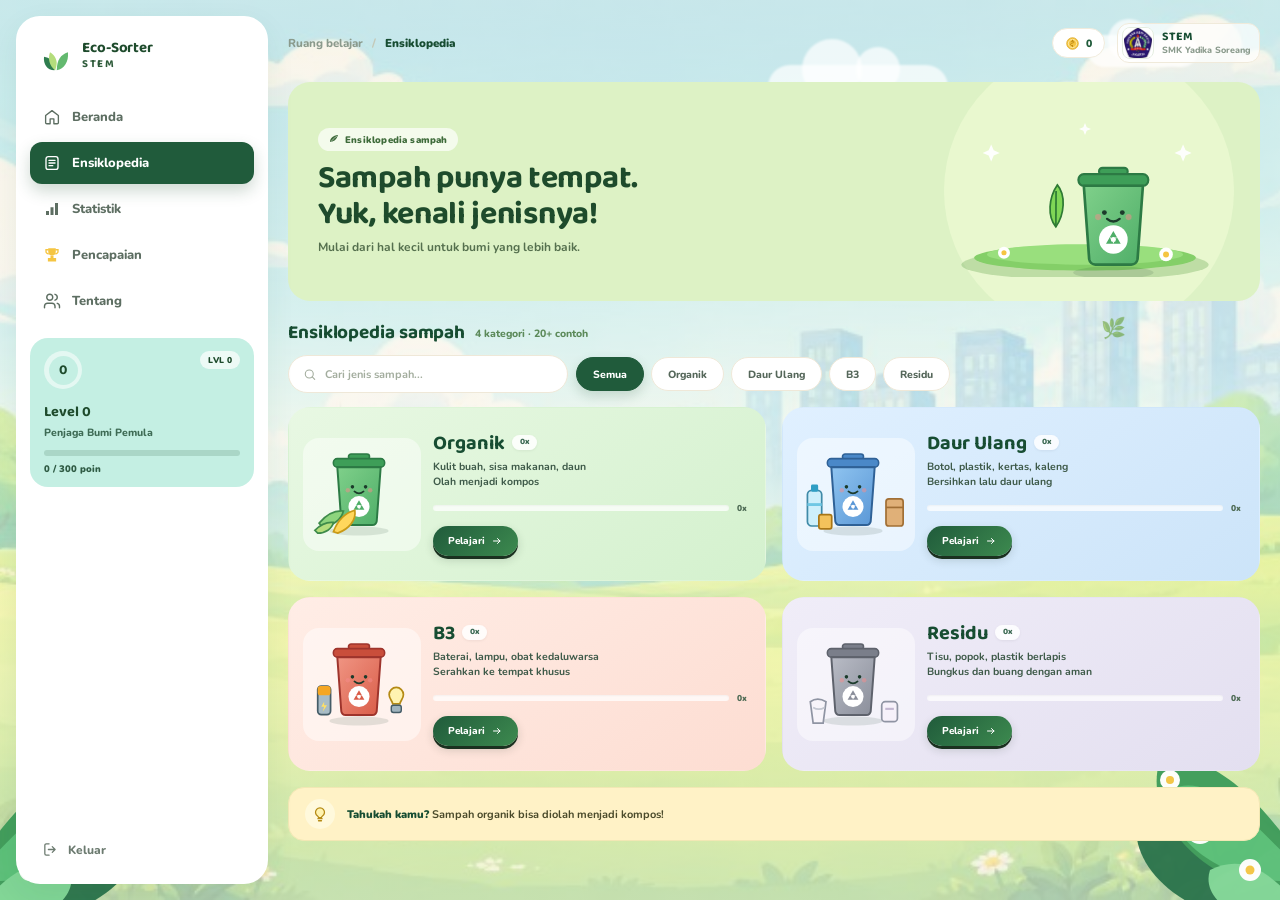
==== commit c788f74f: "Update tampilan dan fitur" ====
--- a/index.html
+++ b/index.html
@@ -126,7 +126,101 @@
     <path d="M12 2.5 20 6v6.2c0 4.6-3.3 8-8 9.3-4.7-1.3-8-4.7-8-9.3V6z" fill="currentColor"/>
     <path d="m8.5 12.2 2.4 2.4 4.6-4.9" fill="none" stroke="#fff" stroke-width="2" stroke-linecap="round" stroke-linejoin="round"/>
   </symbol>
+  <symbol id="i-users" viewBox="0 0 24 24">
+    <path d="M16 21v-2a4 4 0 0 0-4-4H6a4 4 0 0 0-4 4v2" fill="none" stroke="currentColor" stroke-width="1.9" stroke-linecap="round"/>
+    <circle cx="9" cy="7" r="4" fill="none" stroke="currentColor" stroke-width="1.9"/>
+    <path d="M22 21v-2a4 4 0 0 0-3-3.87M16 3.13a4 4 0 0 1 0 7.75" fill="none" stroke="currentColor" stroke-width="1.9" stroke-linecap="round"/>
+  </symbol>
+  <symbol id="i-mail" viewBox="0 0 24 24">
+    <rect x="3" y="5" width="18" height="14" rx="3" fill="none" stroke="currentColor" stroke-width="1.9"/>
+    <path d="m3 7 9 6 9-6" fill="none" stroke="currentColor" stroke-width="1.9" stroke-linecap="round" stroke-linejoin="round"/>
+  </symbol>
+  <symbol id="i-school" viewBox="0 0 24 24">
+    <path d="M12 3 2 8l10 5 10-5-10-5z" fill="none" stroke="currentColor" stroke-width="1.9" stroke-linecap="round" stroke-linejoin="round"/>
+    <path d="M6 10.5v6c0 2 3 4 6 4s6-2 6-4v-6M2 14l10 5 10-5" fill="none" stroke="currentColor" stroke-width="1.9" stroke-linecap="round" stroke-linejoin="round"/>
+  </symbol>
+  <symbol id="i-palette" viewBox="0 0 24 24">
+    <path d="M12 3a9 9 0 0 0-9 9c0 4.97 3.58 9 8 9a3 3 0 0 0 3-3c0-.7-.3-1.4-.8-1.9-.5-.5-.7-1.1-.7-1.7 0-1.7 1.3-3 3-3h1.5A5.5 5.5 0 0 0 22 12c0-5-4.5-9-10-9z" fill="none" stroke="currentColor" stroke-width="1.9"/>
+    <circle cx="7.5" cy="10.5" r="1.3" fill="currentColor"/>
+    <circle cx="10.5" cy="7.5" r="1.3" fill="currentColor"/>
+    <circle cx="14.5" cy="7.5" r="1.3" fill="currentColor"/>
+    <circle cx="16.5" cy="11.5" r="1.3" fill="currentColor"/>
+  </symbol>
+  <symbol id="i-code" viewBox="0 0 24 24">
+    <path d="m16 18 6-6-6-6M8 6l-6 6 6 6" fill="none" stroke="currentColor" stroke-width="2" stroke-linecap="round" stroke-linejoin="round"/>
+  </symbol>
+  <symbol id="i-quote" viewBox="0 0 24 24">
+    <path d="M10 11H6a3 3 0 0 1 3-3V6a5 5 0 0 0-5 5v7h6v-7zm10 0h-4a3 3 0 0 1 3-3V6a5 5 0 0 0-5 5v7h6v-7z" fill="currentColor"/>
+  </symbol>
+  <symbol id="i-volume" viewBox="0 0 24 24">
+    <path d="M11 5L6 9H2v6h4l5 4V5z" fill="currentColor"/>
+    <path d="M15.54 8.46a5 5 0 0 1 0 7.07M19.07 4.93a10 10 0 0 1 0 14.14" fill="none" stroke="currentColor" stroke-width="2" stroke-linecap="round"/>
+  </symbol>
+  <symbol id="i-volume-mute" viewBox="0 0 24 24">
+    <path d="M11 5L6 9H2v6h4l5 4V5z" fill="currentColor"/>
+    <line x1="23" y1="9" x2="17" y2="15" stroke="currentColor" stroke-width="2" stroke-linecap="round"/>
+    <line x1="17" y1="9" x2="23" y2="15" stroke="currentColor" stroke-width="2" stroke-linecap="round"/>
+  </symbol>
 </svg>
+
+<!-- ================= GLOBAL NATURE BACKGROUND ================= -->
+<div class="bg-nature" id="bgNature" aria-hidden="true">
+  <div class="bg-hills"></div>
+  <div class="bg-clouds">
+    <span class="c-cloud c1"></span>
+    <span class="c-cloud c2"></span>
+    <span class="c-cloud c3"></span>
+  </div>
+  <div class="bg-foliage-left">
+    <svg viewBox="0 0 220 220" width="220" height="220">
+      <!-- Cluster daun bawah kiri -->
+      <path d="M-20 220 C20 160 60 120 120 140 C140 180 100 220 -20 220 Z" fill="#205B3B"/>
+      <path d="M-10 230 C40 150 90 100 160 110 C180 160 120 230 -10 230 Z" fill="#2A734B"/>
+      <path d="M-30 200 C30 110 80 50 140 60 C160 120 90 200 -30 200 Z" fill="#3D9B59"/>
+      <path d="M-10 180 C50 120 90 70 130 90 C140 140 70 190 -10 180 Z" fill="#58BF77"/>
+      <path d="M-20 230 C20 180 50 150 90 170 C100 200 60 230 -20 230 Z" fill="#7FD695"/>
+      <!-- Bunga aster putih (daisy) -->
+      <g transform="translate(100 130)">
+        <circle cx="0" cy="0" r="14" fill="#FFFFFF"/>
+        <circle cx="0" cy="0" r="6" fill="#F5C542"/>
+      </g>
+      <g transform="translate(50 170)">
+        <circle cx="0" cy="0" r="11" fill="#FFFFFF"/>
+        <circle cx="0" cy="0" r="4.5" fill="#F5C542"/>
+      </g>
+      <g transform="translate(130 80)">
+        <circle cx="0" cy="0" r="10" fill="#FFFFFF"/>
+        <circle cx="0" cy="0" r="4" fill="#F5C542"/>
+      </g>
+    </svg>
+  </div>
+  <div class="bg-foliage-right">
+    <svg viewBox="0 0 220 220" width="220" height="220">
+      <!-- Cluster daun bawah kanan -->
+      <path d="M240 220 C200 160 160 120 100 140 C80 180 120 220 240 220 Z" fill="#205B3B"/>
+      <path d="M230 230 C180 150 130 100 60 110 C40 160 100 230 230 230 Z" fill="#2A734B"/>
+      <path d="M250 200 C190 110 140 50 80 60 C60 120 130 200 250 200 Z" fill="#3D9B59"/>
+      <path d="M230 180 C170 120 130 70 90 90 C80 140 150 190 230 180 Z" fill="#58BF77"/>
+      <path d="M240 230 C200 180 170 150 130 170 C120 200 160 230 240 230 Z" fill="#7FD695"/>
+      <!-- Bunga aster putih (daisy) -->
+      <g transform="translate(120 130)">
+        <circle cx="0" cy="0" r="14" fill="#FFFFFF"/>
+        <circle cx="0" cy="0" r="6" fill="#F5C542"/>
+      </g>
+      <g transform="translate(170 170)">
+        <circle cx="0" cy="0" r="11" fill="#FFFFFF"/>
+        <circle cx="0" cy="0" r="4.5" fill="#F5C542"/>
+      </g>
+      <g transform="translate(90 80)">
+        <circle cx="0" cy="0" r="10" fill="#FFFFFF"/>
+        <circle cx="0" cy="0" r="4" fill="#F5C542"/>
+      </g>
+    </svg>
+  </div>
+  <div class="bg-floating-leaf lf1">🍃</div>
+  <div class="bg-floating-leaf lf2">🌿</div>
+  <div class="bg-floating-leaf lf3">🌱</div>
+</div>
 
 <div class="app" id="app">
   <!-- ================= SIDEBAR ================= -->
@@ -141,6 +235,7 @@
       <button data-page="ensiklopedia" class="active"><svg width="18" height="18"><use href="#i-book"/></svg><span>Ensiklopedia</span></button>
       <button data-page="statistik"><svg width="18" height="18"><use href="#i-chart"/></svg><span>Statistik</span></button>
       <button data-page="pencapaian"><svg width="18" height="18" class="gold"><use href="#i-trophy"/></svg><span>Pencapaian</span></button>
+      <button data-page="tentang"><svg width="18" height="18"><use href="#i-users"/></svg><span>Tentang</span></button>
     </nav>
 
     <div class="level-card" id="sideLevel"></div>
@@ -224,16 +319,19 @@
 
     <!-- ================= STATISTIK ================= -->
     <section class="page" id="page-statistik" hidden>
-      <div class="page-head">
-        <h1>Statistik belajarmu</h1>
-        <p>Langkah kecilmu, dampak besar untuk bumi.</p>
-      </div>
-
-      <div class="stat-hero">
-        <h2>Lihat, kamu makin jago!</h2>
-        <p>Terus belajar agar jadi Penjaga Bumi sejati.</p>
-        <span class="stat-hero-spark s1"></span>
-        <span class="stat-hero-spark s2"></span>
+      <div class="hero hero-stat">
+        <div class="hero-copy">
+          <span class="hero-tag"><svg width="12" height="12"><use href="#i-chart"/></svg> Statistik belajar</span>
+          <h1>Statistik belajarmu</h1>
+          <p>Langkah kecilmu, dampak besar untuk bumi.</p>
+          <div class="stat-speech-bubble">
+            <span class="bubble-tail"></span>
+            <strong>“Lihat, kamu makin jago!”</strong>
+            <p>Terus belajar agar jadi Penjaga Bumi sejati.</p>
+          </div>
+        </div>
+        <div class="hero-art" id="artStat"></div>
+        <span class="hero-glow"></span>
       </div>
 
       <div class="stat-cards" id="statCards"></div>
@@ -276,13 +374,19 @@
 
       <div class="section-head">
         <h2>Koleksi lencana</h2>
-        <span class="section-note" id="badgeCount">3 / 9</span>
+        <span class="section-note" id="badgeCount">0 / 8</span>
         <div class="head-chips">
           <button class="chip active" data-badge-filter="semua">Semua</button>
           <button class="chip" data-badge-filter="terkunci">Terkunci</button>
         </div>
       </div>
       <div class="badge-grid" id="badgeGrid"></div>
+
+      <div class="tip-banner" style="margin-top: 18px;">
+        <span class="tip-ico"><svg width="18" height="18"><use href="#i-bulb"/></svg></span>
+        <p><strong>Mulai petualanganmu dan kumpulkan poin pertamamu!</strong> Terus belajar agar kamu makin jago memilah!</p>
+        <button class="btn-dark sm" id="btnPencapaianMore">Lihat semua <svg width="14" height="14"><use href="#i-arrow"/></svg></button>
+      </div>
 
       <div class="mission-banner" id="missionBanner"></div>
     </section>
@@ -295,6 +399,218 @@
       </div>
       <div class="quiz-card" id="quizCard"></div>
     </section>
+
+    <!-- ================= TENTANG ================= -->
+    <section class="page" id="page-tentang" hidden>
+      <!-- Hero Section -->
+      <div class="hero hero-tentang">
+        <div class="hero-copy">
+          <span class="hero-tag"><svg width="12" height="12"><use href="#i-sparkle"/></svg> TENTANG ECO-SORTER</span>
+          <h1>Kenali sosok di balik petualangan hijau ini.</h1>
+          <p>Belajar memilah sampah, dimulai dari kepedulian.</p>
+        </div>
+        <div class="hero-art" id="artTentang"></div>
+        <span class="hero-glow"></span>
+      </div>
+
+      <!-- Main Content Grid -->
+      <div class="about-grid">
+        <!-- Profil Pembuat (Kiri) -->
+        <div class="about-maker-card">
+          <div class="maker-avatar-wrap">
+            <div class="maker-avatar-halo">
+              <svg class="maker-leaf-wreath" viewBox="0 0 180 180" aria-hidden="true">
+                <circle cx="90" cy="90" r="76" fill="#EDF9EE" opacity="0.75"/>
+                <circle cx="90" cy="90" r="72" fill="#E2F5E5" opacity="0.5"/>
+                <!-- Ranting Kiri -->
+                <path d="M 45 142 C 26 112 26 68 52 38" fill="none" stroke="#3E8D4D" stroke-width="2.2" stroke-linecap="round"/>
+                <path d="M 38 136 C 24 135 18 122 28 116 C 37 114 42 125 38 136 Z" fill="#4AA85B"/>
+                <path d="M 28 116 Q 33 125 38 136" fill="none" stroke="#FFFFFF" stroke-width="0.8" opacity="0.6"/>
+                <path d="M 44 120 C 30 114 26 99 38 96 C 47 98 48 110 44 120 Z" fill="#66C275"/>
+                <path d="M 32 94 C 18 88 18 72 30 70 C 40 73 40 85 32 94 Z" fill="#4AA85B"/>
+                <path d="M 30 70 Q 31 82 32 94" fill="none" stroke="#FFFFFF" stroke-width="0.8" opacity="0.6"/>
+                <path d="M 39 74 C 27 64 30 48 42 49 C 49 55 46 67 39 74 Z" fill="#78D383"/>
+                <path d="M 43 50 C 34 38 42 24 54 28 C 58 36 51 46 43 50 Z" fill="#52B263"/>
+                <path d="M 52 38 C 50 25 62 16 70 23 C 71 33 61 38 52 38 Z" fill="#8CE295"/>
+                <!-- Ranting Kanan -->
+                <path d="M 135 142 C 154 112 154 68 128 38" fill="none" stroke="#3E8D4D" stroke-width="2.2" stroke-linecap="round"/>
+                <path d="M 122 136 C 136 135 142 122 132 116 C 123 114 118 125 122 136 Z" fill="#4AA85B"/>
+                <path d="M 132 116 Q 127 125 122 136" fill="none" stroke="#FFFFFF" stroke-width="0.8" opacity="0.6"/>
+                <path d="M 116 120 C 130 114 134 99 122 96 C 113 98 112 110 116 120 Z" fill="#66C275"/>
+                <path d="M 128 94 C 142 88 142 72 130 70 C 120 73 120 85 128 94 Z" fill="#4AA85B"/>
+                <path d="M 130 70 Q 129 82 128 94" fill="none" stroke="#FFFFFF" stroke-width="0.8" opacity="0.6"/>
+                <path d="M 121 74 C 133 64 130 48 118 49 C 111 55 114 67 121 74 Z" fill="#78D383"/>
+                <path d="M 117 50 C 126 38 118 24 106 28 C 102 36 109 46 117 50 Z" fill="#52B263"/>
+                <path d="M 128 38 C 130 25 118 16 110 23 C 109 33 119 38 128 38 Z" fill="#8CE295"/>
+              </svg>
+              <div class="maker-avatar-img">
+                <!-- Ganti src di bawah ini dengan file foto profil Anda (contoh: assets/foto-pembuat.jpg atau foto.png) -->
+                <img id="makerPhoto" class="maker-photo" src="foto-urr.JPEG" alt="Foto Profil Pembuat" title="Foto Profil Pembuat">
+              </div>
+            </div>
+          </div>
+
+          <h2 class="maker-name">Renaissan Addakhil Ardia</h2>
+          <p class="maker-role">Perancang &amp; Pengembang Website</p>
+
+          <div class="maker-quote-card">
+            <svg width="18" height="18" class="quote-ico"><use href="#i-quote"/></svg>
+            <p>“Doa tanpa usaha itu bodoh,<br>
+                usaha tanpa doa itu sombong.”</p>
+          </div>
+
+          <div class="maker-info-list">
+            <div class="maker-info-item">
+              <span class="maker-info-ico"><svg width="18" height="18"><use href="#i-school"/></svg></span>
+              <div class="maker-info-text">
+                <small> Sekolah </small>
+                <strong>SMK Yadika Soreang</strong>
+              </div>
+            </div>
+            <div class="maker-info-item">
+              <span class="maker-info-ico"><svg width="18" height="18"><use href="#i-book"/></svg></span>
+              <div class="maker-info-text">
+                <small>Program studi</small>
+                <strong>Rekayasa Perangkat Lunak</strong>
+              </div>
+            </div>
+          </div>
+
+          <div class="maker-skills-list">
+            <span class="maker-skill-tag"><svg width="14" height="14"><use href="#i-palette"/></svg> Desain UI/UX</span>
+            <span class="maker-skill-tag"><svg width="14" height="14"><use href="#i-code"/></svg> Pengembangan web</span>
+          </div>
+        </div>
+
+        <!-- Kolom Kanan (Tujuan & Kontak) -->
+        <div class="about-right-col">
+          <!-- Tujuan Pembuatan -->
+          <div class="about-feature-card">
+            <div class="afc-header">
+              <span class="afc-icon-badge leaf-badge"><svg width="22" height="22"><use href="#i-leaf-small"/></svg></span>
+              <h3>Dibuat dengan tujuan baik</h3>
+            </div>
+            <p class="afc-desc">Eco-Sorter STEM adalah media belajar berbasis permainan untuk mengenalkan pemilahan sampah dan kebiasaan peduli lingkungan.</p>
+            <div class="afc-tags-row">
+              <div class="afc-tag-pill">
+                <svg width="18" height="18"><use href="#i-book"/></svg>
+                <span>Belajar lewat eksplorasi</span>
+              </div>
+              <div class="afc-tag-pill">
+                <svg width="18" height="18"><use href="#i-bin"/></svg>
+                <span>Berlatih memilah sampah</span>
+              </div>
+            </div>
+          </div>
+
+          <!-- Kontak -->
+          <div class="about-feature-card about-connect-card">
+            <div class="afc-header">
+              <span class="afc-icon-badge mail-badge"><svg width="22" height="22"><use href="#i-mail"/></svg></span>
+              <h3>Mari terhubung</h3>
+            </div>
+            <p class="afc-desc">Punya ide atau masukan untuk Eco-Sorter?</p>
+            <div class="afc-connect-row">
+              <div class="contact-email-pill">
+                <svg width="16" height="16"><use href="#i-mail"/></svg>
+                <span>renaissanaddakhilardia@gmail.com</span>
+              </div>
+              <a href="mailto:renaissanaddakhilardia@gmail.com" class="btn-dark sm btn-hubungi-pembuat">
+                Hubungi pembuat <svg width="14" height="14"><use href="#i-arrow"/></svg>
+              </a>
+            </div>
+            <svg class="connect-paper-plane" viewBox="0 0 120 50" aria-hidden="true">
+              <path d="M10 40 Q 60 5 105 18" fill="none" stroke="#68B880" stroke-width="1.8" stroke-dasharray="4 4"/>
+              <g transform="translate(100 12) rotate(15)">
+                <path d="M0 0 L18 8 L4 11 L1 18 Z" fill="#429A5B"/>
+              </g>
+            </svg>
+          </div>
+        </div>
+      </div>
+
+      <!-- Anggota Kelompok Section -->
+      <div class="about-team-card">
+        <div class="about-team-header">
+          <div class="team-title-group">
+            <span class="team-ico-wrap"><svg width="20" height="20"><use href="#i-users"/></svg></span>
+            <h3>Anggota kelompok lainnya</h3>
+          </div>
+          <span class="team-all-btn"><svg width="12" height="12"><use href="#i-users"/></svg> Tim kami</span>
+        </div>
+        <div class="about-team-grid">
+          <div class="team-member-item">
+            <span class="member-ava"><svg width="16" height="16"><use href="#i-users"/></svg></span>
+            <div class="member-info">
+              <span class="member-name">Dika Ramadan</span>
+              <span class="member-role">Riset Materi &amp; Kurikulum</span>
+            </div>
+          </div>
+          <div class="team-member-item">
+            <span class="member-ava"><svg width="16" height="16"><use href="#i-users"/></svg></span>
+            <div class="member-info">
+              <span class="member-name">Firdy Bambang Pratama</span>
+              <span class="member-role">Desain Aset &amp; Ilustrasi</span>
+            </div>
+          </div>
+          <div class="team-member-item">
+            <span class="member-ava"><svg width="16" height="16"><use href="#i-users"/></svg></span>
+            <div class="member-info">
+              <span class="member-name">Khanza Chalista Nasyira Huna</span>
+              <span class="member-role">Pengembang Game &amp; Logika</span>
+            </div>
+          </div>
+          <div class="team-member-item">
+            <span class="member-ava"><svg width="16" height="16"><use href="#i-users"/></svg></span>
+            <div class="member-info">
+              <span class="member-name">Khansa Fadila Putri</span>
+              <span class="member-role">Penyusun Konten Kuis</span>
+            </div>
+          </div>
+          <div class="team-member-item">
+            <span class="member-ava"><svg width="16" height="16"><use href="#i-users"/></svg></span>
+            <div class="member-info">
+              <span class="member-name">M. Reski Abdilah</span>
+              <span class="member-role">Pengembang Frontend Web</span>
+            </div>
+          </div>
+          <div class="team-member-item">
+            <span class="member-ava"><svg width="16" height="16"><use href="#i-users"/></svg></span>
+            <div class="member-info">
+              <span class="member-name">Mochammad Rafa Darajat Ramadani</span>
+              <span class="member-role">Quality Assurance &amp; Pengujian</span>
+            </div>
+          </div>
+          <div class="team-member-item">
+            <span class="member-ava"><svg width="16" height="16"><use href="#i-users"/></svg></span>
+            <div class="member-info">
+              <span class="member-name">Muhammad Bayu Reihandita</span>
+              <span class="member-role">Dokumentasi &amp; Presentasi</span>
+            </div>
+          </div>
+          <div class="team-member-item">
+            <span class="member-ava"><svg width="16" height="16"><use href="#i-users"/></svg></span>
+            <div class="member-info">
+              <span class="member-name">Ratu Aryani</span>
+              <span class="member-role">Koordinator Kelompok</span>
+            </div>
+          </div>
+          <div class="team-member-item">
+            <span class="member-ava"><svg width="16" height="16"><use href="#i-users"/></svg></span>
+            <div class="member-info">
+              <span class="member-name">Ridho Akbar Sumartin</span>
+              <span class="member-role">Pengujian &amp; Debugging</span>
+            </div>
+          </div>
+        </div>
+      </div>
+
+      <!-- Footer Halaman Tentang -->
+      <footer class="about-footer-wrap">
+        <svg width="16" height="16" class="about-footer-leaf"><use href="#i-leaf-small"/></svg>
+        <span>Dibuat dengan kepedulian untuk bumi.</span>
+      </footer>
+    </section>
   </main>
 </div>
 
--- a/styles.css
+++ b/styles.css
@@ -1,30 +1,140 @@
+
 /* =========================================================
-   Eco-Sorter STEM — design system
-   Reference: figma-screenshot.png (floating sidebar + cream)
+   GLOBAL NATURE BACKGROUND & PALETTE (Eco-Sorter STEM)
    ========================================================= */
 :root {
-  --bg: #F6F0E0;
+  --dark-green: #205B3B;
+  --forest: #174D32;
+  --light-green: #DDF2C5;
+  --mint: #D5F1E9;
+  --mint-2: #C4EFE3;
+  --cream: #F7F2E3;
+  --sky: #8EDCF5;
+  --soft-yellow: #FFF2C6;
+  --yellow: #FFF2C6;
+  --bg: #F7F2E3;
   --card: #FFFFFF;
-  --ink: #1E3A24;
-  --ink-deep: #14301C;
-  --text: #3E5A49;
+  --ink: #174D32;
+  --ink-deep: #0E301F;
+  --text: #2F4D39;
   --muted: #8A9A8C;
-  --green: #225134;
-  --green-deep: #1B4128;
-  --lime: #E3F4C0;
-  --mint: #DFF3E6;
-  --mint-2: #B6E6DA;
-  --blue: #DEEBFA;
-  --peach: #FCE0D5;
-  --lavender: #E6DEF6;
-  --yellow: #FBF3D2;
-  --line: #F0EADA;
-  --line-2: #E7E0CF;
-  --gold: #E9B94A;
-  --shadow: 0 10px 30px rgba(34, 81, 52, .06);
-  --shadow-lg: 0 18px 44px rgba(34, 81, 52, .12);
-  --radius: 20px;
-}
+  --green: #205B3B;
+  --green-deep: #174D32;
+  --lime: #DDF2C5;
+  --blue: #E0F0FF;
+  --peach: #FFEDE6;
+  --lavender: #EFEFF5;
+  --line: #EFE8D8;
+  --line-2: #E5DDCB;
+  --gold: #F5C542;
+  --shadow: 0 10px 30px rgba(32, 91, 59, .07);
+  --shadow-lg: 0 18px 44px rgba(32, 91, 59, .12);
+  --radius: 22px;
+}
+
+/* Background nature layer - Background 1 for Beranda, Ensiklopedia, Statistik, Pencapaian, Tentang */
+.bg-nature {
+  position: fixed;
+  inset: 0;
+  pointer-events: none;
+  z-index: 0;
+  overflow: hidden;
+  background:
+    linear-gradient(180deg, rgba(247, 242, 227, 0.72) 0%, rgba(247, 242, 227, 0.55) 40%, rgba(247, 242, 227, 0.68) 100%),
+    url('assets/bg-dashboard.jpg') no-repeat center bottom / cover;
+}
+
+.bg-clouds {
+  position: absolute;
+  top: 20px;
+  left: 0;
+  right: 0;
+  height: 120px;
+}
+
+.c-cloud {
+  position: absolute;
+  background: rgba(255, 255, 255, 0.7);
+  border-radius: 99px;
+  filter: blur(1px);
+}
+.c-cloud::before, .c-cloud::after {
+  content: "";
+  position: absolute;
+  background: inherit;
+  border-radius: 50%;
+}
+.c-cloud.c1 {
+  width: 140px; height: 38px; top: 20px; left: 10%;
+  animation: driftCloud 45s linear infinite;
+}
+.c-cloud.c1::before { width: 50px; height: 50px; top: -20px; left: 24px; }
+.c-cloud.c1::after { width: 36px; height: 36px; top: -14px; left: 66px; }
+
+.c-cloud.c2 {
+  width: 180px; height: 44px; top: 45px; left: 60%;
+  animation: driftCloud 60s linear infinite -20s;
+}
+.c-cloud.c2::before { width: 60px; height: 60px; top: -26px; left: 34px; }
+.c-cloud.c2::after { width: 44px; height: 44px; top: -18px; left: 88px; }
+
+.c-cloud.c3 {
+  width: 110px; height: 32px; top: 15px; left: 85%;
+  animation: driftCloud 50s linear infinite -10s;
+}
+.c-cloud.c3::before { width: 42px; height: 42px; top: -16px; left: 20px; }
+
+@keyframes driftCloud {
+  0% { transform: translateX(0); }
+  50% { transform: translateX(35px); }
+  100% { transform: translateX(0); }
+}
+
+.bg-foliage-left {
+  position: absolute;
+  bottom: -20px;
+  left: -20px;
+  width: 220px;
+  height: 220px;
+  z-index: 1;
+  opacity: .95;
+  transform-origin: bottom left;
+  animation: swayGrass 8s ease-in-out infinite alternate;
+}
+
+.bg-foliage-right {
+  position: absolute;
+  bottom: -20px;
+  right: -20px;
+  width: 220px;
+  height: 220px;
+  z-index: 1;
+  opacity: .95;
+  transform-origin: bottom right;
+  animation: swayGrass 9s ease-in-out infinite alternate-reverse;
+}
+
+@keyframes swayGrass {
+  0% { transform: rotate(0deg); }
+  100% { transform: rotate(2.5deg); }
+}
+
+.bg-floating-leaf {
+  position: absolute;
+  font-size: 20px;
+  opacity: .55;
+  animation: floatLeaf 16s ease-in-out infinite;
+}
+.bg-floating-leaf.lf1 { top: 15%; left: 8%; animation-duration: 18s; }
+.bg-floating-leaf.lf2 { top: 35%; right: 12%; animation-duration: 22s; animation-delay: -6s; }
+.bg-floating-leaf.lf3 { top: 65%; left: 15%; animation-duration: 20s; animation-delay: -11s; }
+
+@keyframes floatLeaf {
+  0% { transform: translateY(0) rotate(0deg); }
+  50% { transform: translateY(-28px) translateX(14px) rotate(18deg); }
+  100% { transform: translateY(0) rotate(0deg); }
+}
+
 * { box-sizing: border-box; margin: 0; padding: 0; }
 html { scroll-behavior: smooth; }
 body {
@@ -53,6 +163,8 @@
   margin: 0 auto;
   padding: 16px;
   min-height: 100vh;
+  position: relative;
+  z-index: 1;
 }
 .main { flex: 1; min-width: 0; padding: 4px 4px 40px 0; }
 
@@ -337,51 +449,69 @@
 .chip.active { background: var(--green); color: #fff; border-color: var(--green); box-shadow: 0 5px 12px rgba(34,81,52,.18); }
 
 /* ---------- encyclopedia cards ---------- */
-.eco-grid { display: grid; grid-template-columns: repeat(2, minmax(0, 1fr)); gap: 14px; }
+.eco-grid { display: grid; grid-template-columns: repeat(2, minmax(0, 1fr)); gap: 16px; }
 .eco-card {
-  border-radius: 20px;
-  padding: 14px 16px 14px 12px;
-  min-height: 168px;
+  border-radius: 22px;
+  padding: 16px 18px 16px 14px;
+  min-height: 174px;
   display: grid;
   grid-template-columns: 118px minmax(0, 1fr);
-  gap: 10px;
-  align-items: center;
-  transition: transform .18s, box-shadow .18s;
-}
-.eco-card:hover { transform: translateY(-3px); box-shadow: 0 14px 26px rgba(34,81,52,.09); }
-.eco-card.mint { background: var(--mint); }
-.eco-card.blue { background: var(--blue); }
-.eco-card.peach { background: var(--peach); }
-.eco-card.lavender { background: var(--lavender); }
-.eco-art { display: grid; place-items: center; }
-.eco-art svg { width: 116px; height: auto; }
+  gap: 12px;
+  align-items: center;
+  transition: transform .22s ease, box-shadow .22s ease;
+  border: 1.5px solid transparent;
+  position: relative;
+}
+.eco-card:hover {
+  transform: translateY(-4px) scale(1.01);
+  box-shadow: 0 16px 32px rgba(34,81,52,.11);
+}
+.eco-card.mint { background: linear-gradient(145deg, #E8F8E3 0%, #d4f1ce 100%); }
+.eco-card.mint:hover { border-color: rgba(79,174,104,.25); }
+.eco-card.blue { background: linear-gradient(145deg, #E0F0FF 0%, #cce4f9 100%); }
+.eco-card.blue:hover { border-color: rgba(90,151,214,.25); }
+.eco-card.peach { background: linear-gradient(145deg, #FFEDE6 0%, #fdddd2 100%); }
+.eco-card.peach:hover { border-color: rgba(217,92,72,.2); }
+.eco-card.lavender { background: linear-gradient(145deg, #F0EDF8 0%, #e3dff0 100%); }
+.eco-card.lavender:hover { border-color: rgba(138,142,154,.25); }
+.eco-art {
+  display: grid; place-items: center;
+  background: rgba(255,255,255,.45);
+  border-radius: 16px; padding: 8px;
+  transition: transform .25s ease;
+}
+.eco-card:hover .eco-art { transform: scale(1.06); }
+.eco-art svg { width: 100px; height: auto; }
 .eco-info { min-width: 0; }
 .eco-info h3 {
   display: flex; align-items: center; gap: 7px;
-  font: 700 19px/1 "Baloo 2", sans-serif; color: var(--ink);
+  font: 700 20px/1 "Baloo 2", sans-serif; color: var(--ink);
 }
 .eco-count {
-  display: inline-block; background: rgba(255,255,255,.72);
+  display: inline-block; background: rgba(255,255,255,.85);
   color: #3E6B55; font-size: 8.5px; font-weight: 900;
-  padding: 3px 7px; border-radius: 99px;
-}
-.eco-info p { margin-top: 5px; font-size: 10.5px; font-weight: 700; color: #3E5A49; line-height: 1.45; }
-.eco-progress { display: flex; align-items: center; gap: 8px; margin-top: 10px; }
-.eco-progress .bar { flex: 1; height: 5px; border-radius: 99px; background: rgba(255,255,255,.7); overflow: hidden; }
-.eco-progress .bar span { display: block; height: 100%; border-radius: inherit; background: #4FAE68; }
-.eco-card.blue .eco-progress .bar span { background: #5A97D6; }
-.eco-card.peach .eco-progress .bar span { background: #D95C48; }
-.eco-card.lavender .eco-progress .bar span { background: #8A8E9A; }
+  padding: 3px 8px; border-radius: 99px;
+  backdrop-filter: blur(4px);
+  box-shadow: 0 1px 3px rgba(0,0,0,.06);
+}
+.eco-info p { margin-top: 6px; font-size: 10.5px; font-weight: 700; color: #3E5A49; line-height: 1.5; }
+.eco-progress { display: flex; align-items: center; gap: 8px; margin-top: 12px; }
+.eco-progress .bar { flex: 1; height: 6px; border-radius: 99px; background: rgba(255,255,255,.75); overflow: hidden; box-shadow: inset 0 1px 2px rgba(0,0,0,.04); }
+.eco-progress .bar span { display: block; height: 100%; border-radius: inherit; background: linear-gradient(90deg, #4FAE68, #6CD68A); transition: width .4s ease; }
+.eco-card.blue .eco-progress .bar span { background: linear-gradient(90deg, #5A97D6, #7BB4E8); }
+.eco-card.peach .eco-progress .bar span { background: linear-gradient(90deg, #D95C48, #E8826E); }
+.eco-card.lavender .eco-progress .bar span { background: linear-gradient(90deg, #8A8E9A, #A6AABB); }
 .eco-progress .lbl { font-size: 8.5px; font-weight: 900; color: #4E6B55; }
 .eco-learn {
   display: inline-flex; align-items: center; gap: 6px;
-  margin-top: 10px; background: var(--green); color: #fff;
-  border-radius: 99px; padding: 7px 13px;
-  font-size: 9.5px; font-weight: 800;
-  box-shadow: 0 3px 0 #1B3120;
+  margin-top: 12px; background: linear-gradient(135deg, var(--green), #3D8A4F);
+  color: #fff;
+  border-radius: 99px; padding: 8px 15px;
+  font-size: 10px; font-weight: 800;
+  box-shadow: 0 3px 0 #1B3120, 0 4px 10px rgba(27,49,32,.18);
   transition: transform .15s, box-shadow .15s;
 }
-.eco-learn:hover { transform: translateY(-1px); box-shadow: 0 4px 0 #1B3120; }
+.eco-learn:hover { transform: translateY(-2px); box-shadow: 0 5px 0 #1B3120, 0 8px 16px rgba(27,49,32,.2); }
 .eco-learn:active { transform: translateY(1px); box-shadow: 0 1px 0 #1B3120; }
 .eco-empty { grid-column: 1 / -1; padding: 26px; text-align: center; font-weight: 800; font-size: 11.5px; color: #8A9A8C; background: #fff; border: 1px dashed var(--line-2); border-radius: 16px; }
 
@@ -401,35 +531,126 @@
 .tip-banner p { flex: 1; font-size: 11px; font-weight: 700; color: #4A4A2A; }
 .tip-banner p strong { font-weight: 900; color: var(--ink); }
 
+
 /* ---------- missions ---------- */
-.mission-grid { display: grid; grid-template-columns: repeat(3, minmax(0, 1fr)); gap: 14px; }
+.mission-grid { display: grid; grid-template-columns: repeat(3, minmax(0, 1fr)); gap: 20px; }
 .mission-card {
-  background: #fff; border: 1px solid var(--line); border-radius: 20px;
-  padding: 18px; box-shadow: var(--shadow);
+  background: #fff; border: 1.5px solid var(--line); border-radius: 24px;
+  overflow: hidden; box-shadow: 0 4px 14px rgba(32,91,59,.06);
   display: flex; flex-direction: column;
-  transition: transform .18s;
-}
-.mission-card:hover { transform: translateY(-3px); }
-.mission-card .num { font-size: 9.5px; font-weight: 900; letter-spacing: .1em; color: #8A9A8C; }
-.mission-card h3 { font: 700 18px "Baloo 2", sans-serif; color: var(--ink); margin: 5px 0 2px; }
-.mission-card p { font-size: 10.5px; font-weight: 700; color: #8A9A8C; }
-.mission-card .stars { display: flex; gap: 3px; margin: 11px 0; color: #E4E9E2; }
-.mission-card .stars .on { color: #F4BC2B; }
-.mission-card .stars svg { width: 18px; height: 18px; }
-.mission-card button { margin-top: auto; width: 100%; }
-.mission-card.locked { opacity: .62; }
+  transition: transform .24s ease, box-shadow .24s ease, border-color .24s ease;
+  position: relative;
+}
+.mission-card:hover {
+  transform: translateY(-5px);
+  box-shadow: 0 16px 32px rgba(32,91,59,.12);
+  border-color: rgba(79,174,104,.4);
+}
+.mission-thumb {
+  width: 100%;
+  height: 125px;
+  background: #E8F6FA;
+  overflow: hidden;
+  position: relative;
+  border-bottom: 1.5px solid var(--line);
+}
+.mission-thumb svg {
+  width: 100%;
+  height: 100%;
+  object-fit: cover;
+  transition: transform .35s ease;
+}
+.mission-card:hover .mission-thumb svg {
+  transform: scale(1.05);
+}
+.mission-content {
+  padding: 16px 18px 18px;
+  display: flex;
+  flex-direction: column;
+  flex: 1;
+}
+.mission-top-row {
+  display: flex;
+  align-items: center;
+  justify-content: space-between;
+  margin-bottom: 6px;
+}
+.mission-badge {
+  font-size: 8.5px; font-weight: 900; letter-spacing: .12em; color: #fff;
+  background: linear-gradient(135deg, var(--green), #3E9B56);
+  display: inline-block; padding: 3px 10px; border-radius: 99px;
+  box-shadow: 0 2px 6px rgba(32,91,59,.2);
+}
+.mission-badge.locked-badge {
+  background: #A0ADA4;
+  box-shadow: none;
+}
+.mission-card h3 { font: 700 19px/1.25 "Baloo 2", sans-serif; color: var(--ink); margin: 4px 0 2px; }
+.mission-card p { font-size: 11px; font-weight: 700; color: #7A8E80; line-height: 1.4; }
+.mission-card .stars { display: flex; gap: 4px; margin: 12px 0; color: #E4E9E2; }
+.mission-card .stars .on { color: #F4BC2B; filter: drop-shadow(0 2px 3px rgba(244,188,43,.4)); }
+.mission-card .stars svg { width: 20px; height: 20px; }
+.mission-card button {
+  margin-top: auto; width: 100%; border-radius: 12px;
+  font-size: 11px; font-weight: 800; padding: 10px 0;
+  display: flex; align-items: center; justify-content: center; gap: 6px;
+}
+.mission-card.locked {
+  opacity: .75;
+  background: #FAFCFA;
+}
+.mission-card.locked .mission-thumb {
+  filter: grayscale(.4) opacity(.85);
+}
+.mission-card.locked:hover {
+  transform: none;
+  box-shadow: 0 4px 14px rgba(32,91,59,.06);
+  border-color: var(--line);
+}
+.btn-locked {
+  background: #EAEFEA !important;
+  color: #7B8C80 !important;
+  cursor: not-allowed;
+}
+
 
 /* ---------- statistics ---------- */
-.stat-hero {
+.hero-stat {
   position: relative; overflow: hidden;
-  background: var(--lime); border-radius: 18px;
-  padding: 18px 22px; margin-top: 14px;
-}
-.stat-hero h2 { font: 700 19px "Baloo 2", sans-serif; color: #1E4B2C; }
-.stat-hero p { font-size: 11px; font-weight: 700; color: #55704E; margin-top: 2px; }
-.stat-hero-spark { position: absolute; border-radius: 50%; background: #F1FBDC; opacity: .8; }
-.stat-hero-spark.s1 { width: 90px; height: 90px; right: 26px; top: -28px; }
-.stat-hero-spark.s2 { width: 44px; height: 44px; right: 120px; bottom: -14px; }
+  background: linear-gradient(135deg, #E6F8DC 0%, #D5F1CA 100%);
+  border-radius: 24px;
+  border: 1.5px solid #CFEBC0;
+  padding: 24px 30px;
+  margin-top: 14px;
+  display: grid;
+  grid-template-columns: minmax(0, 1fr) 300px;
+  align-items: center;
+  gap: 16px;
+  box-shadow: 0 8px 24px rgba(32,91,59,.06);
+}
+.stat-speech-bubble {
+  margin-top: 14px;
+  background: #FFFFFF;
+  border-radius: 16px;
+  padding: 12px 16px;
+  display: inline-block;
+  box-shadow: 0 4px 14px rgba(32,91,59,.07);
+  border: 1px solid #E6F2DE;
+  position: relative;
+  max-width: 440px;
+}
+.stat-speech-bubble strong {
+  display: block;
+  font: 700 13.5px "Baloo 2", sans-serif;
+  color: var(--ink);
+}
+.stat-speech-bubble p {
+  font-size: 10.5px;
+  font-weight: 700;
+  color: #55704E;
+  margin-top: 2px;
+}
+
 .stat-cards { display: grid; grid-template-columns: repeat(4, minmax(0, 1fr)); gap: 12px; margin-top: 14px; }
 .stat-box {
   background: #fff; border: 1px solid var(--line); border-radius: 16px;
@@ -505,39 +726,70 @@
 .lp-bar span { display: block; height: 100%; border-radius: inherit; background: #225134; transition: width .5s; }
 .lp-pct { text-align: right; font-size: 8.5px; font-weight: 900; color: #3E6B55; margin-top: 3px; }
 
-.badge-grid { display: grid; grid-template-columns: repeat(3, minmax(0, 1fr)); gap: 12px; }
+.badge-grid { display: grid; grid-template-columns: repeat(3, minmax(0, 1fr)); gap: 16px; margin-top: 14px; }
 .badge-card {
   position: relative;
-  background: var(--mint);
-  border-radius: 16px;
-  padding: 12px 14px;
-  display: flex; align-items: center; gap: 11px;
-  min-height: 96px;
-  transition: transform .18s;
-}
-.badge-card:hover { transform: translateY(-2px); }
-.badge-card.locked { background: #E3E8E7; }
-.badge-art { width: 54px; height: 54px; flex: none; display: grid; place-items: center; }
-.badge-art svg { width: 54px; height: 54px; }
-.badge-card h3 { font: 700 12px/1.2 "Baloo 2", sans-serif; color: var(--ink); }
-.badge-card p { font-size: 9px; font-weight: 700; color: #5D7565; margin-top: 3px; line-height: 1.35; }
+  background: #FFFFFF;
+  border: 1.5px solid var(--line);
+  border-radius: 20px;
+  padding: 16px 16px 14px;
+  display: flex; align-items: center; gap: 14px;
+  min-height: 104px;
+  box-shadow: 0 4px 14px rgba(32,91,59,.05);
+  cursor: pointer;
+  user-select: none;
+  transition: transform .2s ease, box-shadow .2s ease, border-color .2s ease;
+}
+.badge-card:hover {
+  transform: translateY(-4px);
+  box-shadow: 0 14px 28px rgba(32,91,59,.11);
+  border-color: rgba(79,174,104,.4);
+}
+.badge-card.locked {
+  background: #FCFDFB;
+  opacity: .88;
+}
+.badge-card.unlocked {
+  border-color: #D2EED0;
+  background: linear-gradient(145deg, #FFFFFF 0%, #F5FBF3 100%);
+}
+.badge-art {
+  width: 58px; height: 58px; flex: none; display: grid; place-items: center;
+  border-radius: 18px; background: #F4F9F2;
+  transition: transform .22s ease;
+}
+.badge-card:hover .badge-art { transform: scale(1.08); }
+.badge-art svg { width: 48px; height: 48px; }
+.badge-info {
+  flex: 1;
+  min-width: 0;
+}
+.badge-card h3 { font: 700 14px/1.2 "Baloo 2", sans-serif; color: var(--ink); }
+.badge-card p { font-size: 10px; font-weight: 700; color: #647D6C; margin-top: 3px; line-height: 1.35; }
 .b-status {
-  display: inline-flex; align-items: center; gap: 3px;
-  margin-top: 5px; font-size: 8px; font-weight: 900;
-  color: #2F7D4F; background: rgba(255,255,255,.7);
-  padding: 3px 7px; border-radius: 99px;
+  display: inline-flex; align-items: center; gap: 4px;
+  margin-top: 7px; font-size: 8.5px; font-weight: 900;
+  color: #205B3B; background: #E4F5E6;
+  padding: 3px 9px; border-radius: 99px;
+  box-shadow: 0 1px 3px rgba(32,91,59,.1);
+}
+.b-status.locked-pill {
+  color: #7D8C82;
+  background: #EEF4EB;
+  box-shadow: none;
 }
 .b-status svg { width: 9px; height: 9px; }
-.b-progress { margin-top: 6px; height: 4px; border-radius: 99px; background: rgba(255,255,255,.75); overflow: hidden; }
-.b-progress span { display: block; height: 100%; border-radius: inherit; background: #6EA9E6; }
-.b-progress-label { font-size: 7.5px; font-weight: 800; color: #7D8C82; margin-top: 3px; }
+.b-progress { margin-top: 7px; height: 6px; border-radius: 99px; background: #EEF4EB; overflow: hidden; width: 100%; }
+.b-progress span { display: block; height: 100%; border-radius: inherit; background: linear-gradient(90deg, #4FAE68, #72D489); }
+.b-progress-label { font-size: 8.5px; font-weight: 900; color: #7D8C82; margin-top: 3px; }
 .b-lock {
-  position: absolute; top: 8px; right: 8px;
-  width: 18px; height: 18px; border-radius: 50%;
-  background: #fff; color: #7D8C82;
+  position: absolute; top: 10px; right: 10px;
+  width: 22px; height: 22px; border-radius: 50%;
+  background: #F0F4EF; color: #8A9A8C;
   display: grid; place-items: center;
-}
-.b-lock svg { width: 10px; height: 10px; }
+  box-shadow: 0 2px 4px rgba(0,0,0,.04);
+}
+.b-lock svg { width: 11px; height: 11px; }
 
 .mission-banner {
   margin-top: 14px; background: var(--yellow);
@@ -685,40 +937,93 @@
 }
 
 /* detail modal */
-.modal.detail-modal { max-width: 740px; text-align: left; padding: 24px 26px; max-height: 88vh; overflow-y: auto; }
-.dm-head { display: flex; align-items: center; gap: 16px; padding-right: 24px; padding-bottom: 16px; border-bottom: 2px solid #EEF2EA; }
-.dm-art { width: 112px; height: 112px; flex: none; border-radius: 18px; background: #F7FAF4; display: grid; place-items: center; }
+.modal.detail-modal { max-width: 740px; text-align: left; padding: 28px 30px; max-height: 88vh; overflow-y: auto; border-radius: 24px; }
+.dm-head { display: flex; align-items: center; gap: 18px; padding-right: 24px; padding-bottom: 18px; border-bottom: 2px solid #EEF2EA; }
+.dm-art {
+  width: 116px; height: 116px; flex: none; border-radius: 20px;
+  background: linear-gradient(145deg, #F7FAF4, #EDF5E8); display: grid; place-items: center;
+  box-shadow: 0 4px 12px rgba(34,81,52,.06);
+}
 .dm-art svg { width: 104px; height: auto; }
-.dm-badge { display: inline-block; border-radius: 99px; padding: 4px 11px; font-size: 8.5px; font-weight: 900; text-transform: uppercase; letter-spacing: .05em; color: #1E3A24; }
-.dm-badge.mint { background: var(--mint); }
-.dm-badge.blue { background: var(--blue); }
-.dm-badge.peach { background: var(--peach); }
-.dm-badge.lavender { background: var(--lavender); }
-.dm-headtext h2 { margin: 7px 0 4px; font-size: 24px; }
-.dm-headtext p { font-size: 11px; line-height: 1.6; color: #3E5A49; }
-.dm-section { margin-top: 18px; }
-.dm-section h4 { display: flex; align-items: center; gap: 8px; font: 700 15px "Baloo 2", sans-serif; color: var(--ink); margin-bottom: 10px; }
-.dm-section h4 span { width: 22px; height: 22px; flex: none; border-radius: 7px; background: var(--green); color: #fff; display: grid; place-items: center; font: 700 12px "Baloo 2", sans-serif; }
-.dm-traits { display: flex; flex-wrap: wrap; gap: 7px; }
-.dm-traits span { display: inline-flex; align-items: center; gap: 5px; background: #F4F9F1; border: 1px solid #E4EEE2; border-radius: 99px; padding: 6px 11px; font-size: 10.5px; font-weight: 800; color: var(--green); }
+.dm-badge {
+  display: inline-block; border-radius: 99px; padding: 4px 12px;
+  font-size: 8.5px; font-weight: 900; text-transform: uppercase; letter-spacing: .06em;
+  color: #1E3A24; box-shadow: 0 1px 3px rgba(0,0,0,.05);
+}
+.dm-badge.mint { background: linear-gradient(135deg, var(--mint), #cff0c8); }
+.dm-badge.blue { background: linear-gradient(135deg, var(--blue), #c0dff9); }
+.dm-badge.peach { background: linear-gradient(135deg, var(--peach), #fdd0c3); }
+.dm-badge.lavender { background: linear-gradient(135deg, var(--lavender), #d8d5eb); }
+.dm-headtext h2 { margin: 7px 0 5px; font-size: 25px; }
+.dm-headtext p { font-size: 11.5px; line-height: 1.65; color: #3E5A49; }
+.dm-section { margin-top: 20px; }
+.dm-section h4 {
+  display: flex; align-items: center; gap: 9px;
+  font: 700 15px "Baloo 2", sans-serif; color: var(--ink); margin-bottom: 11px;
+}
+.dm-section h4 span {
+  width: 24px; height: 24px; flex: none; border-radius: 8px;
+  background: linear-gradient(135deg, var(--green), #4DAA63);
+  color: #fff; display: grid; place-items: center;
+  font: 700 12px "Baloo 2", sans-serif;
+  box-shadow: 0 2px 4px rgba(45,106,56,.2);
+}
+.dm-traits { display: flex; flex-wrap: wrap; gap: 8px; }
+.dm-traits span {
+  display: inline-flex; align-items: center; gap: 5px;
+  background: linear-gradient(135deg, #F4F9F1, #EBF5E7); border: 1px solid #DCE9D8;
+  border-radius: 99px; padding: 7px 13px; font-size: 10.5px; font-weight: 800; color: var(--green);
+  transition: transform .15s, background .15s;
+}
+.dm-traits span:hover { transform: translateY(-1px); background: linear-gradient(135deg, #EBF5E7, #E0EFD9); }
 .dm-traits svg { color: var(--green); }
-.dm-examples { display: grid; grid-template-columns: repeat(2, 1fr); gap: 9px; }
-.dm-examples > div { background: #F8FBF6; border: 1px solid #E8EFE4; border-radius: 12px; padding: 10px 12px; }
-.dm-examples strong { font: 700 12.5px "Baloo 2", sans-serif; color: var(--ink); }
-.dm-examples p { margin-top: 3px; font-size: 10.5px; font-weight: 700; color: #64796C; line-height: 1.5; }
-.dm-steps { list-style: none; display: grid; gap: 7px; }
-.dm-steps li { display: flex; align-items: flex-start; gap: 9px; font-size: 11px; font-weight: 700; color: var(--text); background: #F8FBF6; border-radius: 11px; padding: 9px 11px; }
-.dm-steps b { width: 20px; height: 20px; flex: none; border-radius: 50%; background: #EAF5E3; color: var(--green); display: grid; place-items: center; font: 700 11px "Baloo 2", sans-serif; }
-.dm-why { font-size: 11px; font-weight: 700; line-height: 1.7; color: var(--text); }
-.dm-fact { display: flex; align-items: flex-start; gap: 9px; margin-top: 10px; background: var(--yellow); border: 1px solid #F2E7B4; border-radius: 12px; padding: 10px 12px; color: #4A4A2A; }
+.dm-examples { display: grid; grid-template-columns: repeat(2, 1fr); gap: 10px; }
+.dm-examples > div {
+  background: linear-gradient(145deg, #F8FBF6, #F2F7EF); border: 1px solid #E4EDE0;
+  border-radius: 14px; padding: 12px 14px;
+  transition: transform .15s, box-shadow .15s;
+}
+.dm-examples > div:hover { transform: translateY(-2px); box-shadow: 0 6px 14px rgba(34,81,52,.07); }
+.dm-examples strong { font: 700 13px "Baloo 2", sans-serif; color: var(--ink); }
+.dm-examples p { margin-top: 4px; font-size: 10.5px; font-weight: 700; color: #64796C; line-height: 1.55; }
+.dm-steps { list-style: none; display: grid; gap: 8px; }
+.dm-steps li {
+  display: flex; align-items: flex-start; gap: 10px;
+  font-size: 11px; font-weight: 700; color: var(--text);
+  background: linear-gradient(135deg, #F8FBF6, #F3F8F0); border-radius: 12px; padding: 10px 13px;
+  transition: transform .15s;
+}
+.dm-steps li:hover { transform: translateX(3px); }
+.dm-steps b {
+  width: 22px; height: 22px; flex: none; border-radius: 50%;
+  background: linear-gradient(135deg, #EAF5E3, #D8EDCE); color: var(--green);
+  display: grid; place-items: center; font: 700 11px "Baloo 2", sans-serif;
+}
+.dm-why { font-size: 11.5px; font-weight: 700; line-height: 1.7; color: var(--text); }
+.dm-fact {
+  display: flex; align-items: flex-start; gap: 10px;
+  margin-top: 11px; background: linear-gradient(135deg, var(--yellow), #FFF5D0);
+  border: 1px solid #F2E7B4; border-radius: 14px; padding: 12px 14px; color: #4A4A2A;
+}
 .dm-fact svg { flex: none; margin-top: 1px; }
-.dm-fact p { font-size: 10.5px; font-weight: 700; line-height: 1.6; }
-.dm-dont { display: grid; gap: 6px; }
-.dm-dont > div { display: flex; align-items: center; gap: 7px; font-size: 10.5px; font-weight: 800; color: #9C3F3F; background: #FFF3F3; border-radius: 11px; padding: 8px 11px; }
+.dm-fact p { font-size: 10.5px; font-weight: 700; line-height: 1.65; }
+.dm-dont { display: grid; gap: 7px; }
+.dm-dont > div {
+  display: flex; align-items: center; gap: 8px;
+  font-size: 10.5px; font-weight: 800; color: #9C3F3F;
+  background: linear-gradient(135deg, #FFF3F3, #FFE9E9); border-radius: 12px; padding: 9px 13px;
+  transition: transform .15s;
+}
+.dm-dont > div:hover { transform: translateX(2px); }
 .dm-dont svg { color: #D96B6B; flex: none; }
-.dm-tip { display: flex; align-items: center; gap: 9px; margin-top: 18px; background: var(--mint); border-radius: 12px; padding: 10px 12px; font-size: 11px; font-weight: 800; color: #1E4B2C; }
+.dm-tip {
+  display: flex; align-items: center; gap: 10px;
+  margin-top: 20px; background: linear-gradient(135deg, var(--mint), #D2F0CC);
+  border-radius: 14px; padding: 12px 14px;
+  font-size: 11px; font-weight: 800; color: #1E4B2C;
+}
 .dm-tip svg { flex: none; }
-.dm-actions { display: flex; justify-content: flex-end; gap: 9px; margin-top: 20px; }
+.dm-actions { display: flex; justify-content: flex-end; gap: 10px; margin-top: 22px; }
 
 /* =========================================================
    GAME
@@ -778,7 +1083,7 @@
   max-height: 56vh;
   border-radius: 24px;
   overflow: hidden;
-  background: #D6EFEC;
+  background: url('assets/bg-game.jpg') no-repeat center bottom / cover;
 }
 .scene-bg { position: absolute; inset: 0; width: 100%; height: 100%; }
 
@@ -893,36 +1198,24 @@
 .game-feedback p { font-size: 8.5px; font-weight: 700; color: #6C7B70; margin-top: 1px; }
 .game-feedback button { flex: none; margin-left: auto; }
 
-.game-bins { display: grid; grid-template-columns: repeat(4, minmax(0, 1fr)); gap: 12px; }
-.g-bin {
+
+
+/* result */
+.game-result-wrap {
+  min-height: 100vh;
+  display: grid;
+  place-items: center;
+  padding: 24px;
   position: relative;
-  background: var(--mint);
-  border: 2px solid transparent;
-  border-radius: 18px;
-  padding: 9px 12px;
-  display: flex; align-items: center; gap: 10px;
-  text-align: left;
-  transition: transform .16s, box-shadow .16s;
-}
-.g-bin.daur { background: var(--blue); }
-.g-bin.b3 { background: var(--peach); }
-.g-bin.residu { background: var(--lavender); }
-.g-bin .g-bin-art { width: 50px; height: 54px; flex: none; }
-.g-bin .g-bin-art svg { width: 100%; height: 100%; }
-.g-bin h3 { font: 700 12.5px "Baloo 2", sans-serif; color: var(--ink); display: flex; align-items: center; gap: 4px; }
-.g-bin h3 svg { width: 12px; height: 12px; color: #2F7D4F; }
-.g-bin p { font-size: 7.5px; font-weight: 700; color: #55704E; line-height: 1.35; margin-top: 2px; }
-.g-bin:hover:not(:disabled) { transform: translateY(-3px); box-shadow: 0 10px 22px rgba(34,81,52,.12); }
-.g-bin.hit { box-shadow: 0 0 0 3px #4FAE68; transform: translateY(-3px); }
-.g-bin.miss { box-shadow: 0 0 0 3px #E56B6B; animation: shake .35s; }
-.g-bin:disabled { cursor: default; }
-
-/* result */
-.game-result-wrap { min-height: 100vh; display: grid; place-items: center; padding: 24px; }
+  z-index: 10;
+  background: rgba(0, 0, 0, 0.30);
+}
 .result {
   width: min(520px, 100%); background: #fff; border-radius: 26px;
   padding: 30px; text-align: center; box-shadow: var(--shadow-lg);
   animation: pop .3s ease-out;
+  position: relative;
+  z-index: 11;
 }
 .result .badge { display: inline-block; background: #EAF5E3; color: var(--green); border-radius: 99px; padding: 5px 13px; font-size: 9px; font-weight: 900; text-transform: uppercase; letter-spacing: .08em; }
 .result h1 { font: 700 26px/1.15 "Baloo 2", sans-serif; color: var(--ink); margin: 11px 0 6px; }
@@ -948,7 +1241,7 @@
 @media (max-width: 1240px) {
   .sidebar { width: 228px; flex-basis: 228px; }
   .eco-card { grid-template-columns: 104px minmax(0, 1fr); }
-  .eco-art svg { width: 102px; }
+  .eco-art svg { width: 96px; }
   .hero { grid-template-columns: minmax(0,1fr) 250px; }
   .badge-hero { grid-template-columns: minmax(0,1fr) 240px; }
 }
@@ -971,9 +1264,11 @@
   .board-card, .logout { display: none; }
   .main { padding: 0 0 30px; }
   .eco-grid, .mission-grid, .stat-grid { grid-template-columns: 1fr; }
-  .hero, .badge-hero { grid-template-columns: 1fr; padding: 22px; }
+  .hero, .badge-hero, .hero-stat { grid-template-columns: 1fr; padding: 22px; }
   .hero-art, .badge-hero-art { justify-content: flex-start; max-width: 260px; }
   .hero-art svg, .badge-hero-art svg { max-width: 240px; }
+  .scene-hud-right { top: 12px; right: 12px; }
+  .scene-hint-card { width: min(200px, 45%); }
   .game-bins { grid-template-columns: repeat(2, minmax(0, 1fr)); }
   .game-scene { min-height: 400px; max-height: none; }
   .g-levelbar { min-width: 0; }
@@ -986,8 +1281,8 @@
   .side-nav { order: 3; width: 100%; justify-content: space-between; }
   .side-nav button { flex-direction: column; height: auto; gap: 3px; font-size: 9px; padding: 7px 4px; flex: 1; }
   .search-box { width: 100%; }
-  .eco-card { grid-template-columns: 1fr; text-align: center; padding: 16px; }
-  .eco-art { justify-content: center; }
+  .eco-card { grid-template-columns: 1fr; text-align: center; padding: 18px; }
+  .eco-art { justify-content: center; border-radius: 14px; }
   .eco-info h3 { justify-content: center; }
   .eco-learn { margin-left: auto; margin-right: auto; }
   .badge-grid { grid-template-columns: 1fr; }
@@ -1012,3 +1307,599 @@
   .dm-actions { justify-content: center; }
   .modal.detail-modal { padding: 20px 16px; max-height: 92vh; }
 }
+
+/* =========================================================
+   Halaman Tentang (About)
+   ========================================================= */
+.about-grid {
+  display: grid;
+  grid-template-columns: 360px 1fr;
+  gap: 18px;
+  margin-top: 18px;
+}
+.about-maker-card {
+  background: var(--card);
+  border-radius: var(--radius);
+  padding: 22px 20px;
+  box-shadow: var(--shadow);
+  border: 1px solid #F0EAD8;
+  display: flex;
+  flex-direction: column;
+  align-items: center;
+  text-align: center;
+  position: relative;
+}
+.maker-card-top {
+  width: 100%;
+  display: flex;
+  justify-content: flex-end;
+}
+.maker-sample-badge {
+  background: #E8F5E9;
+  color: #2E7D32;
+  font-size: 9.5px;
+  font-weight: 900;
+  letter-spacing: .03em;
+  padding: 4px 10px;
+  border-radius: 99px;
+  border: 1px solid #C8E6C9;
+}
+.maker-avatar-wrap {
+  margin: 12px 0 16px;
+  position: relative;
+}
+.maker-avatar-halo {
+  position: relative;
+  width: 170px;
+  height: 170px;
+  display: grid;
+  place-items: center;
+}
+.maker-leaf-wreath {
+  position: absolute;
+  inset: -14px;
+  width: calc(100% + 28px);
+  height: calc(100% + 28px);
+  pointer-events: none;
+  filter: drop-shadow(0 3px 6px rgba(46, 125, 50, 0.12));
+}
+.maker-avatar-img {
+  width: 130px;
+  height: 130px;
+  border-radius: 50%;
+  overflow: hidden;
+  border: 4px solid #FFFFFF;
+  outline: 3px solid #63B96F;
+  outline-offset: 3px;
+  box-shadow: 0 0 0 6px rgba(99, 185, 111, 0.18), 0 14px 30px rgba(34, 81, 52, 0.2);
+  background: #E8F5E9;
+  display: flex;
+  align-items: center;
+  justify-content: center;
+  position: relative;
+  z-index: 2;
+  transition: transform .25s ease, box-shadow .25s ease, outline-color .25s ease;
+}
+.maker-avatar-img:hover {
+  transform: scale(1.03);
+  outline-color: #388E3C;
+  box-shadow: 0 0 0 8px rgba(56, 142, 60, 0.25), 0 18px 36px rgba(34, 81, 52, 0.26);
+}
+.maker-avatar-img img,
+.maker-photo {
+  width: 100%;
+  height: 100%;
+  object-fit: cover;
+  border-radius: 50%;
+  display: block;
+}
+.maker-avatar-img svg {
+  width: 100%;
+  height: 100%;
+}
+.maker-name {
+  font: 700 21px/1.2 "Baloo 2", sans-serif;
+  color: #1E4B2C;
+  margin-top: 4px;
+}
+.maker-role {
+  font-size: 12.5px;
+  font-weight: 700;
+  color: #5D7A68;
+  margin-top: 2px;
+}
+.maker-quote-card {
+  margin: 14px 0 16px;
+  padding: 12px 14px;
+  background: #F4F9F2;
+  border-radius: 14px;
+  border: 1px dashed #D2E7D2;
+  display: flex;
+  gap: 10px;
+  align-items: flex-start;
+  text-align: left;
+}
+.maker-quote-card .quote-ico {
+  flex: none;
+  color: #58AB52;
+  margin-top: 1px;
+}
+.maker-quote-card p {
+  font-size: 11.5px;
+  font-weight: 700;
+  line-height: 1.45;
+  color: #385E46;
+  font-style: italic;
+}
+.maker-info-list {
+  width: 100%;
+  display: flex;
+  flex-direction: column;
+  gap: 10px;
+  margin-bottom: 16px;
+}
+.maker-info-item {
+  display: flex;
+  align-items: center;
+  gap: 12px;
+  text-align: left;
+  padding: 8px 12px;
+  background: #FBF9F2;
+  border-radius: 12px;
+  border: 1px solid #F0ECE0;
+}
+.maker-info-ico {
+  width: 32px;
+  height: 32px;
+  border-radius: 8px;
+  background: #E8F4EB;
+  color: var(--green);
+  display: grid;
+  place-items: center;
+  flex: none;
+}
+.maker-info-text small {
+  display: block;
+  font-size: 10px;
+  font-weight: 700;
+  color: #8C9F92;
+  text-transform: uppercase;
+  letter-spacing: .02em;
+}
+.maker-info-text strong {
+  display: block;
+  font-size: 12.5px;
+  font-weight: 800;
+  color: #274D34;
+}
+.maker-skills-list {
+  display: flex;
+  flex-wrap: wrap;
+  gap: 8px;
+  justify-content: center;
+  width: 100%;
+}
+.maker-skill-tag {
+  display: inline-flex;
+  align-items: center;
+  gap: 6px;
+  padding: 6px 12px;
+  border-radius: 99px;
+  background: #EFF7EE;
+  border: 1px solid #CFE6D0;
+  color: #2D6B3C;
+  font-size: 11px;
+  font-weight: 800;
+}
+
+/* Kolom Kanan */
+.about-right-col {
+  display: flex;
+  flex-direction: column;
+  gap: 16px;
+}
+.about-feature-card {
+  background: var(--card);
+  border-radius: var(--radius);
+  padding: 22px 24px;
+  box-shadow: var(--shadow);
+  border: 1px solid #F0EAD8;
+  position: relative;
+  overflow: hidden;
+}
+.afc-header {
+  display: flex;
+  align-items: center;
+  gap: 12px;
+  margin-bottom: 8px;
+}
+.afc-icon-badge {
+  width: 38px;
+  height: 38px;
+  border-radius: 12px;
+  display: grid;
+  place-items: center;
+  flex: none;
+}
+.afc-icon-badge.leaf-badge {
+  background: #EAF7E8;
+  color: #388E3C;
+}
+.afc-icon-badge.mail-badge {
+  background: #E8F5E9;
+  color: #2E7D32;
+}
+.afc-header h3 {
+  font: 700 17px/1.2 "Baloo 2", sans-serif;
+  color: #1E4B2C;
+}
+.afc-desc {
+  font-size: 13px;
+  font-weight: 700;
+  line-height: 1.5;
+  color: #5D7264;
+  margin-bottom: 16px;
+}
+.afc-tags-row {
+  display: flex;
+  gap: 12px;
+  flex-wrap: wrap;
+}
+.afc-tag-pill {
+  display: inline-flex;
+  align-items: center;
+  gap: 8px;
+  padding: 9px 16px;
+  border-radius: 14px;
+  background: #F4FAF2;
+  border: 1px solid #D5EBD4;
+  color: #276239;
+  font-size: 12px;
+  font-weight: 800;
+}
+.about-connect-card {
+  position: relative;
+}
+.afc-connect-row {
+  display: flex;
+  align-items: center;
+  gap: 14px;
+  flex-wrap: wrap;
+}
+.contact-email-pill {
+  display: inline-flex;
+  align-items: center;
+  gap: 8px;
+  padding: 9px 16px;
+  border-radius: 12px;
+  background: #F3F9F2;
+  border: 1px solid #CEE8D0;
+  color: #2B683B;
+  font-size: 12.5px;
+  font-weight: 800;
+}
+.btn-hubungi-pembuat {
+  display: inline-flex;
+  align-items: center;
+  gap: 6px;
+  text-decoration: none;
+  padding: 9px 16px;
+}
+.connect-paper-plane {
+  position: absolute;
+  right: 20px;
+  bottom: 12px;
+  width: 100px;
+  height: 44px;
+  pointer-events: none;
+  opacity: .85;
+}
+.about-sample-banner {
+  margin-top: 2px;
+}
+
+/* Anggota Kelompok */
+.about-team-card {
+  background: var(--card);
+  border-radius: var(--radius);
+  padding: 22px 24px;
+  box-shadow: var(--shadow);
+  border: 1px solid #F0EAD8;
+  margin-top: 18px;
+}
+.about-team-header {
+  display: flex;
+  align-items: center;
+  justify-content: space-between;
+  margin-bottom: 16px;
+}
+.team-title-group {
+  display: flex;
+  align-items: center;
+  gap: 10px;
+}
+.team-ico-wrap {
+  width: 34px;
+  height: 34px;
+  border-radius: 10px;
+  background: #E8F5E9;
+  color: var(--green);
+  display: grid;
+  place-items: center;
+}
+.team-title-group h3 {
+  font: 700 17px/1.2 "Baloo 2", sans-serif;
+  color: #1E4B2C;
+}
+.team-all-btn {
+  display: inline-flex;
+  align-items: center;
+  gap: 5px;
+  font-size: 11px;
+  font-weight: 800;
+  color: #388E3C;
+  background: #EFF7EE;
+  padding: 5px 12px;
+  border-radius: 99px;
+  border: 1px solid #D5EBD4;
+}
+.about-team-grid {
+  display: grid;
+  grid-template-columns: repeat(3, 1fr);
+  gap: 12px;
+}
+.team-member-item {
+  display: flex;
+  align-items: center;
+  gap: 12px;
+  padding: 11px 14px;
+  background: #FDFCF8;
+  border-radius: 14px;
+  border: 1px solid #EAE4D2;
+  transition: transform .2s ease, box-shadow .2s ease, border-color .2s ease, background-color .2s ease;
+}
+.team-member-item:hover {
+  transform: translateY(-2px);
+  background: #FFFFFF;
+  border-color: #A9DAB0;
+  box-shadow: 0 6px 16px rgba(34, 81, 52, .08);
+}
+.member-ava {
+  width: 34px;
+  height: 34px;
+  border-radius: 50%;
+  background: #DCEFE0;
+  color: #245834;
+  display: grid;
+  place-items: center;
+  flex: none;
+  border: 2px solid #FFFFFF;
+  box-shadow: 0 2px 6px rgba(0,0,0,.06);
+}
+.member-info {
+  display: flex;
+  flex-direction: column;
+  min-width: 0;
+}
+.member-name {
+  font-size: 13px;
+  font-weight: 800;
+  color: #234D30;
+  white-space: nowrap;
+  overflow: hidden;
+  text-overflow: ellipsis;
+  flex: 1;
+}
+.member-role {
+  font-size: 10px;
+  font-weight: 700;
+  color: #6C8573;
+  margin-top: 1px;
+  white-space: nowrap;
+  overflow: hidden;
+  text-overflow: ellipsis;
+}
+
+/* Footer Tentang */
+.about-footer-wrap {
+  display: flex;
+  align-items: center;
+  justify-content: center;
+  gap: 8px;
+  padding: 24px 0 10px;
+  color: #5D7A68;
+  font-size: 12px;
+  font-weight: 700;
+}
+.about-footer-leaf {
+  color: #388E3C;
+}
+
+@media (max-width: 900px) {
+  .about-grid { grid-template-columns: 1fr; }
+  .about-team-grid { grid-template-columns: repeat(2, 1fr); }
+}
+@media (max-width: 600px) {
+  .about-team-grid { grid-template-columns: 1fr; }
+  .afc-connect-row { flex-direction: column; align-items: stretch; }
+  .btn-hubungi-pembuat { justify-content: center; }
+}
+
+
+/* Game Sound Button */
+.g-sound-btn {
+  width: 34px; height: 34px;
+  border-radius: 50%;
+  background: var(--green);
+  color: #fff;
+  display: grid; place-items: center;
+  box-shadow: 0 4px 12px rgba(32,91,59,.25);
+  transition: transform .18s, background .18s;
+  flex: none;
+}
+.g-sound-btn:hover { transform: scale(1.08); background: #1B4E32; }
+.g-sound-btn.muted { background: #8E9E93; box-shadow: none; }
+
+/* In-game HUD */
+.scene-hint-card {
+  position: absolute; left: 18px; top: 16px; width: 230px;
+  background: rgba(255, 248, 224, 0.96); border: 1.5px solid #F6E5AC;
+  border-radius: 16px; padding: 10px 14px;
+  display: flex; flex-direction: column; gap: 4px; z-index: 4;
+  box-shadow: 0 8px 24px rgba(120,100,40,.09);
+  cursor: pointer;
+  backdrop-filter: blur(4px);
+  transition: transform .2s, box-shadow .2s;
+}
+.scene-hint-card:hover { transform: translateY(-2px); box-shadow: 0 10px 28px rgba(120,100,40,.14); }
+.shc-header { display: flex; align-items: center; gap: 7px; color: #8A6A1A; }
+.shc-ico { color: #E9B94A; }
+.shc-header strong { font: 700 12px "Baloo 2", sans-serif; color: #724E06; flex: 1; }
+.shc-toggle { font-size: 8px; color: #A8863A; }
+.shc-text { font-size: 9.5px; font-weight: 700; color: #5C5236; line-height: 1.45; }
+
+.scene-hud-right {
+  position: absolute; right: 18px; top: 16px;
+  display: flex; flex-direction: column; align-items: flex-end; gap: 6px; z-index: 4;
+}
+.scene-badge-pill {
+  display: inline-flex; align-items: center; gap: 5px;
+  border-radius: 99px; padding: 6px 12px; font-size: 9px; font-weight: 900;
+  box-shadow: 0 4px 12px rgba(0,0,0,.06);
+}
+.scene-badge-pill.lv {
+  background: rgba(255,255,255,.94); color: var(--green); border: 1px solid #DDF0DC;
+}
+.scene-badge-pill.pts {
+  background: #FFF2C6; color: #8A6A1A; border: 1px solid #F5E09E;
+}
+
+.waste-sparkle { color: #F5C542; margin-left: 3px; font-size: 13px; }
+
+/* Enhanced 4 Bottom Bins */
+.game-bins {
+  display: grid;
+  grid-template-columns: repeat(4, minmax(0, 1fr));
+  gap: 14px;
+}
+.g-bin {
+  position: relative;
+  background: #EAF8E6;
+  border: 2px solid #58BA73;
+  border-radius: 20px;
+  padding: 12px 14px;
+  display: flex;
+  align-items: center;
+  gap: 12px;
+  text-align: left;
+  box-shadow: 0 4px 14px rgba(32,91,59,.07);
+  transition: transform .18s ease, box-shadow .18s ease, border-color .18s ease;
+  overflow: hidden;
+}
+.g-bin.daur { background: #E5F2FF; border-color: #5A97D6; }
+.g-bin.b3 { background: #FFEBEB; border-color: #E55C5C; }
+.g-bin.residu { background: #EFEFEF; border-color: #8A8E9A; }
+
+.g-bin:hover:not(:disabled) {
+  transform: translateY(-5px);
+  box-shadow: 0 14px 28px rgba(32,91,59,.15);
+}
+.g-bin:active:not(:disabled) {
+  transform: translateY(-1px);
+}
+.g-bin .g-bin-art {
+  width: 58px; height: 62px; flex: none;
+  filter: drop-shadow(0 4px 8px rgba(0,0,0,.06));
+  transition: transform .2s ease;
+}
+.g-bin:hover .g-bin-art { transform: scale(1.08); }
+.g-bin .g-bin-txt { min-width: 0; }
+.g-bin h3 {
+  font: 700 14px "Baloo 2", sans-serif;
+  color: var(--ink);
+  display: flex; align-items: center; gap: 5px;
+}
+.g-bin.organik h3 { color: #1E5E2C; }
+.g-bin.daur h3 { color: #1E4E7A; }
+.g-bin.b3 h3 { color: #8C2222; }
+.g-bin.residu h3 { color: #444C52; }
+.g-bin p {
+  font-size: 8.5px; font-weight: 700;
+  color: #4E6354; line-height: 1.35; margin-top: 3px;
+}
+.g-bin.hit {
+  box-shadow: 0 0 0 4px #4FAE68, 0 14px 28px rgba(32,91,59,.2);
+  transform: translateY(-5px) scale(1.02);
+}
+.g-bin.miss {
+  box-shadow: 0 0 0 4px #E55C5C;
+  animation: shake .35s;
+}
+
+
+/* =========================================================
+   RESPONSIVE OVERRIDES (PRIORITY)
+   ========================================================= */
+@media (max-width: 1240px) {
+  .sidebar { width: 228px; flex-basis: 228px; }
+  .eco-card { grid-template-columns: 104px minmax(0, 1fr); }
+  .eco-art svg { width: 96px; }
+  .hero, .hero-stat { grid-template-columns: minmax(0,1fr) 250px; }
+  .badge-hero { grid-template-columns: minmax(0,1fr) 240px; }
+}
+@media (max-width: 1080px) {
+  .stat-cards { grid-template-columns: repeat(2, minmax(0, 1fr)); }
+  .badge-grid { grid-template-columns: repeat(2, minmax(0, 1fr)); }
+  .mission-grid { grid-template-columns: repeat(2, minmax(0, 1fr)); }
+  .badge-hero-art { max-width: 220px; }
+}
+@media (max-width: 920px) {
+  .app { flex-direction: column; padding: 12px; gap: 12px; }
+  .sidebar {
+    position: static; width: 100%; flex-basis: auto; height: auto;
+    flex-direction: row; flex-wrap: wrap; align-items: center;
+    gap: 10px; padding: 12px 14px; border-radius: 20px;
+  }
+  .brand { padding: 0 4px; }
+  .side-nav { display: flex; flex: 1; gap: 3px; margin: 0; }
+  .side-nav button { height: 38px; padding: 0 10px; font-size: 11px; }
+  .level-card { display: none; }
+  .board-card, .logout { display: none; }
+  .main { padding: 0 0 30px; }
+  .eco-grid, .mission-grid, .stat-grid { grid-template-columns: 1fr; }
+  .hero, .badge-hero, .hero-stat { grid-template-columns: 1fr; padding: 22px; }
+  .hero-art, .badge-hero-art { justify-content: flex-start; max-width: 260px; }
+  .hero-art svg, .badge-hero-art svg { max-width: 240px; }
+  .game-bins { grid-template-columns: repeat(2, minmax(0, 1fr)) !important; }
+  .game-scene { min-height: 400px; max-height: none; }
+  .g-levelbar { min-width: 0; }
+  .scene-hud-right { top: 12px; right: 12px; }
+  .scene-hint-card { width: min(210px, 45%); }
+}
+@media (max-width: 640px) {
+  .topbar { flex-wrap: wrap; gap: 8px; }
+  .breadcrumb { width: 100%; }
+  .top-actions { width: 100%; justify-content: space-between; }
+  .side-nav { order: 3; width: 100%; justify-content: space-between; }
+  .side-nav button { flex-direction: column; height: auto; gap: 3px; font-size: 9px; padding: 7px 4px; flex: 1; }
+  .search-box { width: 100%; }
+  .eco-card { grid-template-columns: 1fr; text-align: center; padding: 18px; }
+  .eco-art { justify-content: center; border-radius: 14px; }
+  .eco-info h3 { justify-content: center; }
+  .eco-learn { margin-left: auto; margin-right: auto; }
+  .badge-grid { grid-template-columns: 1fr; }
+  .mission-grid { grid-template-columns: 1fr; }
+  .section-head { flex-wrap: wrap; }
+  .head-chips { margin-left: 0; width: 100%; }
+  .game-top { flex-wrap: wrap; gap: 8px; }
+  .g-brand { display: none; }
+  .g-levelbar { order: 3; width: 100%; margin: 0; }
+  .g-actions { margin-left: auto; }
+  .game-bins { grid-template-columns: 1fr !important; }
+  .game-scene { min-height: 420px; }
+  .scene-hint-card { display: none; }
+  .waste-card { width: 156px; top: 46%; }
+  .waste-card .visual { width: 76px; height: 76px; }
+  .waste-card .visual svg { width: 70px; height: 70px; }
+  .scene-level { top: 10px; right: 10px; }
+}
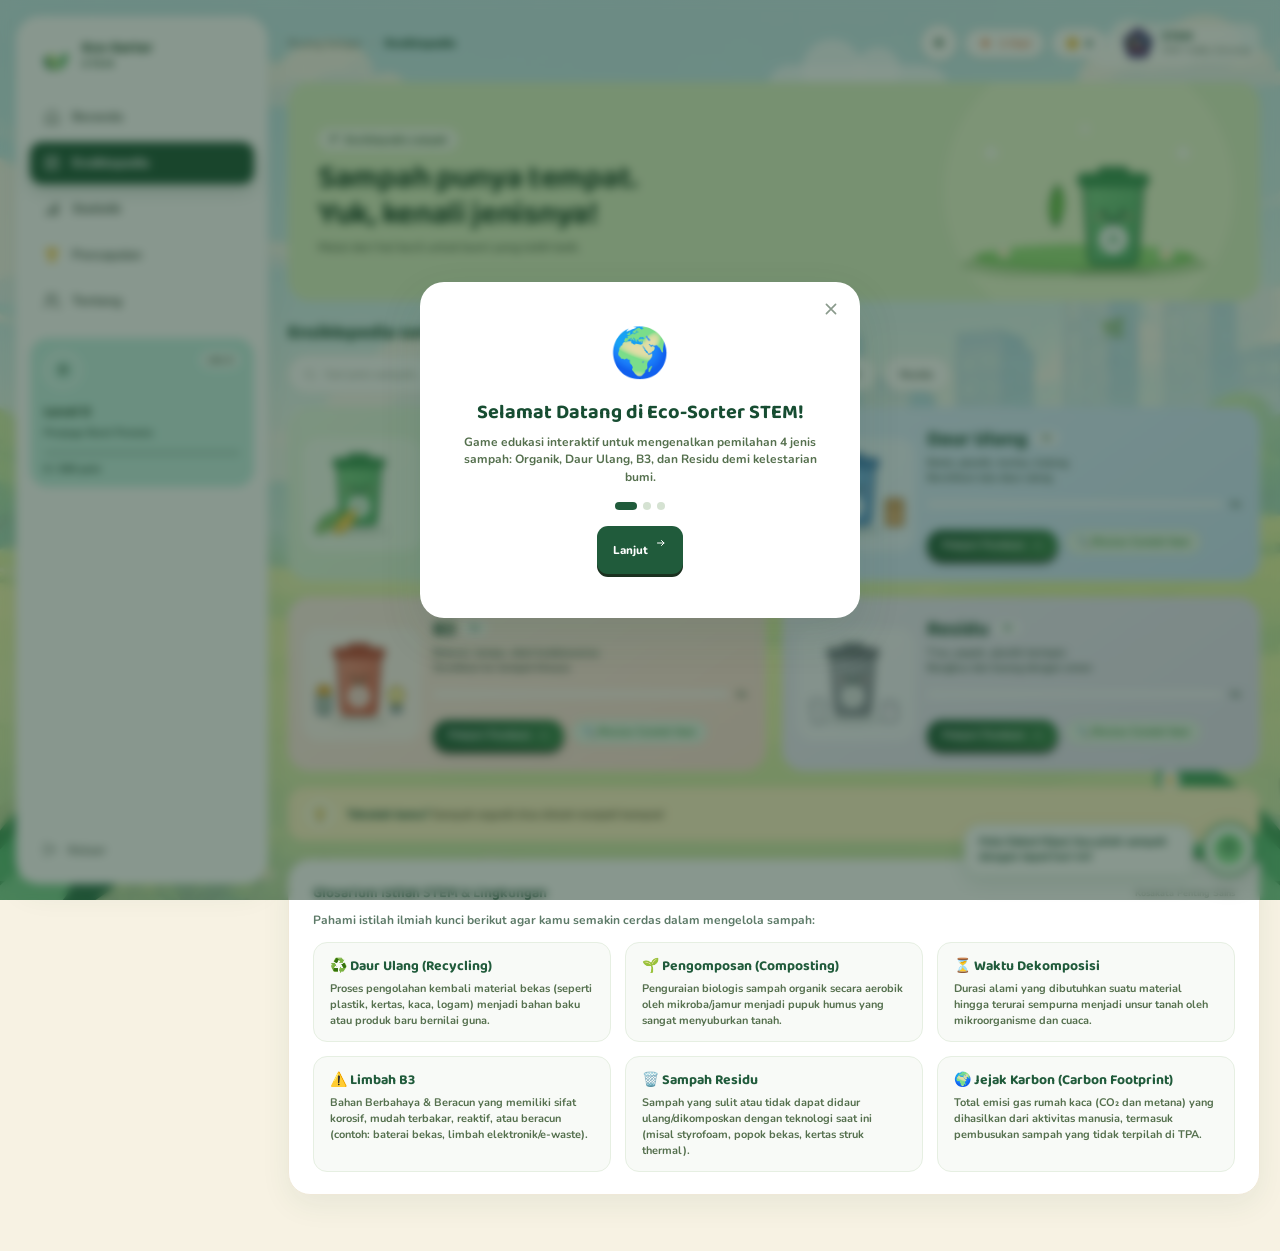
==== commit c6d9de0e: "Update Eco Sorter" ====
--- a/index.html
+++ b/index.html
@@ -6,6 +6,7 @@
   <meta name="theme-color" content="#225134">
   <title>Eco-Sorter STEM — Ruang Belajar</title>
   <link rel="preconnect" href="https://fonts.googleapis.com">
+  <link rel="icon" href="yadikuy.png">
   <link rel="preconnect" href="https://fonts.gstatic.com" crossorigin>
   <link href="https://fonts.googleapis.com/css2?family=Baloo+2:wght@500;600;700;800&family=Nunito:wght@600;700;800;900&display=swap" rel="stylesheet">
   <link rel="stylesheet" href="styles.css">
@@ -248,8 +249,14 @@
     <header class="topbar">
       <div class="breadcrumb">Ruang belajar <span>/</span> <b id="crumb">Ensiklopedia</b></div>
       <div class="top-actions">
+        <button class="theme-toggle-btn" id="btnThemeToggle" title="Ubah Mode Terang / Gelap" aria-label="Toggle Dark Mode">
+          <svg width="18" height="18"><use href="#i-sparkle"/></svg>
+        </button>
+        <span class="streak-pill-top" id="streakTop" title="Runtunan Hari Aktif Belajar">
+          <svg width="15" height="15"><use href="#i-sparkle"/></svg> <b id="streakDays">1 Hari</b>
+        </span>
         <span class="pill pill-coin"><svg width="15" height="15"><use href="#i-coin"/></svg> <b id="poinTop">0</b></span>
-        <div class="school-profile">
+        <div class="school-profile" id="btnProfileAccess" style="cursor:pointer;" title="Kustomisasi Avatar & Aksesori Profil">
           <!-- Ganti src di bawah ini dengan path logo sekolah Anda (contoh: assets/logo-sekolah.png) -->
           <img id="schoolLogo" class="school-logo" src="yadikuy.png" alt="Logo Sekolah" title="Logo Sekolah SMK Yadika Soreang">
           <div class="school-info">
@@ -267,15 +274,84 @@
           <span class="hero-tag"><svg width="12" height="12"><use href="#i-sparkle"/></svg> Ruang belajar</span>
           <h1>Halo! Siap<br>menyelamatkan bumi?</h1>
           <p>Selesaikan misi memilah sampah dan jadilah Penjaga Bumi sejati.</p>
-          <button class="btn-dark" id="btnLanjutBelajar">Lanjut belajar <svg width="15" height="15"><use href="#i-arrow"/></svg></button>
+          <div style="display:flex; gap:10px; flex-wrap:wrap; margin-top:14px;">
+            <button class="btn-dark" id="btnLanjutBelajar">Lanjut belajar <svg width="15" height="15"><use href="#i-arrow"/></svg></button>
+            <button class="btn-soft" id="btnDailySpinHome" style="background:#FFFFFF; color:#205B3B; font-weight:800; border:1.5px solid #CFE6D3; border-radius:12px; padding:10px 14px;">
+              <svg width="15" height="15" style="display:inline-block; vertical-align:middle; margin-right:4px;"><use href="#i-sparkle"/></svg> Mystery Box Harian
+            </button>
+          </div>
         </div>
         <div class="hero-art" id="artHome"></div>
         <span class="hero-glow"></span>
       </div>
 
-      <div class="section-head">
+      <!-- Mode Permainan Switcher -->
+      <div class="game-modes-grid">
+        <div class="mode-card active-mode" id="modeCardClassic">
+          <span class="mode-badge">Standar</span>
+          <div class="mode-icon-wrap">
+            <svg width="22" height="22"><use href="#i-leaf-small"/></svg>
+          </div>
+          <div class="mode-info">
+            <h4>Misi Petualangan</h4>
+            <p>Pilah dengan teliti, pelajari petunjuk, dan peroleh bintang kelulusan.</p>
+          </div>
+        </div>
+        <div class="mode-card" id="modeCardRush">
+          <span class="mode-badge rush">Tantangan Cepat</span>
+          <div class="mode-icon-wrap rush">
+            <svg width="22" height="22"><use href="#i-sparkle"/></svg>
+          </div>
+          <div class="mode-info">
+            <h4>Mode Rush Hour</h4>
+            <p>Kejar waktu 60 detik dengan combo berlipat ganda tanpa salah!</p>
+          </div>
+        </div>
+        <div class="mode-card" id="modeCardLab">
+          <span class="mode-badge lab">Simulasi STEM</span>
+          <div class="mode-icon-wrap lab">
+            <svg width="22" height="22"><use href="#i-sparkle"/></svg>
+          </div>
+          <div class="mode-info">
+            <h4>Recycling Lab</h4>
+            <p>Simulasi alur nyata pencucian, pencacahan, hingga jadi produk baru!</p>
+          </div>
+        </div>
+        <div class="mode-card" id="modeCardMistake">
+          <span class="mode-badge mistake">Audit Lingkungan</span>
+          <div class="mode-icon-wrap mistake">
+            <svg width="22" height="22"><use href="#i-search"/></svg>
+          </div>
+          <div class="mode-info">
+            <h4>Eco-Audit: Spot Mistake</h4>
+            <p>Identifikasi kesalahan pemilahan di sekolah & pelajari perbaikannya!</p>
+          </div>
+        </div>
+        <div class="mode-card" id="modeCardDecomp">
+          <span class="mode-badge decomp">Urutan Waktu</span>
+          <div class="mode-icon-wrap decomp">
+            <svg width="22" height="22"><use href="#i-sparkle"/></svg>
+          </div>
+          <div class="mode-info">
+            <h4>Decomp Race</h4>
+            <p>Tantangan mengurutkan material dari yang paling cepat terurai!</p>
+          </div>
+        </div>
+        <div class="mode-card" id="modeCardSwap">
+          <span class="mode-badge swap">Gaya Hidup</span>
+          <div class="mode-icon-wrap swap">
+            <svg width="22" height="22"><use href="#i-leaf-small"/></svg>
+          </div>
+          <div class="mode-info">
+            <h4>Zero-Waste Swap</h4>
+            <p>Pilih alternatif kebiasaan harian terbaik berbasis Reduce & Reuse!</p>
+          </div>
+        </div>
+      </div>
+
+      <div class="section-head" style="margin-top:20px;">
         <h2>Misi petualangan</h2>
-        <span class="section-note">3 level</span>
+        <span class="section-note" id="missionCountNote">6 level aktif</span>
       </div>
       <div class="mission-grid" id="missionGrid"></div>
 
@@ -314,6 +390,43 @@
       <div class="tip-banner">
         <span class="tip-ico"><svg width="18" height="18"><use href="#i-bulb"/></svg></span>
         <p><strong>Tahukah kamu?</strong> Sampah organik bisa diolah menjadi kompos!</p>
+      </div>
+
+      <!-- Glosarium Istilah STEM & Lingkungan -->
+      <div class="glossary-section-card">
+        <div class="card-head">
+          <h3>Glosarium Istilah STEM & Lingkungan</h3>
+          <small>Kosakata Penting Sains</small>
+        </div>
+        <p style="font-size:12px; color:#5D7A68; margin-top:2px; font-weight:700;">
+          Pahami istilah ilmiah kunci berikut agar kamu semakin cerdas dalam mengelola sampah:
+        </p>
+        <div class="glossary-grid" id="glossaryGrid">
+          <div class="glossary-item">
+            <strong class="glossary-term">♻️ Daur Ulang (Recycling)</strong>
+            <p class="glossary-def">Proses pengolahan kembali material bekas (seperti plastik, kertas, kaca, logam) menjadi bahan baku atau produk baru bernilai guna.</p>
+          </div>
+          <div class="glossary-item">
+            <strong class="glossary-term">🌱 Pengomposan (Composting)</strong>
+            <p class="glossary-def">Penguraian biologis sampah organik secara aerobik oleh mikroba/jamur menjadi pupuk humus yang sangat menyuburkan tanah.</p>
+          </div>
+          <div class="glossary-item">
+            <strong class="glossary-term">⏳ Waktu Dekomposisi</strong>
+            <p class="glossary-def">Durasi alami yang dibutuhkan suatu material hingga terurai sempurna menjadi unsur tanah oleh mikroorganisme dan cuaca.</p>
+          </div>
+          <div class="glossary-item">
+            <strong class="glossary-term">⚠️ Limbah B3</strong>
+            <p class="glossary-def">Bahan Berbahaya & Beracun yang memiliki sifat korosif, mudah terbakar, reaktif, atau beracun (contoh: baterai bekas, limbah elektronik/e-waste).</p>
+          </div>
+          <div class="glossary-item">
+            <strong class="glossary-term">🗑️ Sampah Residu</strong>
+            <p class="glossary-def">Sampah yang sulit atau tidak dapat didaur ulang/dikomposkan dengan teknologi saat ini (misal styrofoam, popok bekas, kertas struk thermal).</p>
+          </div>
+          <div class="glossary-item">
+            <strong class="glossary-term">🌍 Jejak Karbon (Carbon Footprint)</strong>
+            <p class="glossary-def">Total emisi gas rumah kaca (CO₂ dan metana) yang dihasilkan dari aktivitas manusia, termasuk pembusukan sampah yang tidak terpilah di TPA.</p>
+          </div>
+        </div>
       </div>
     </section>
 
@@ -358,6 +471,18 @@
           <p>Terus belajar agar kamu makin jago memilah!</p>
         </div>
         <button class="btn-dark sm" id="achMore">Lainnya <svg width="14" height="14"><use href="#i-arrow"/></svg></button>
+      </div>
+
+      <!-- Kalkulator Dampak Lingkungan (Impact Calculator) -->
+      <div class="impact-calc-card">
+        <div class="card-head">
+          <h3>Kalkulator Dampak Lingkungan (Eco-Impact)</h3>
+          <small>Estimasi Realistis STEM</small>
+        </div>
+        <p style="font-size:12px; color:#5D7A68; margin-top:2px; font-weight:700;">Dampak nyata dari seluruh sampah yang telah kamu pilah dengan tepat:</p>
+        <div class="impact-metrics-row" id="impactMetricsRow">
+          <!-- Diisi dinamis oleh JavaScript -->
+        </div>
       </div>
     </section>
 
@@ -445,7 +570,7 @@
               </svg>
               <div class="maker-avatar-img">
                 <!-- Ganti src di bawah ini dengan file foto profil Anda (contoh: assets/foto-pembuat.jpg atau foto.png) -->
-                <img id="makerPhoto" class="maker-photo" src="foto-urr.JPEG" alt="Foto Profil Pembuat" title="Foto Profil Pembuat">
+                <img id="makerPhoto" class="maker-photo" src="foto-urr.jpeg" alt="Foto Profil Pembuat" title="Foto Profil Pembuat">
               </div>
             </div>
           </div>
@@ -617,6 +742,23 @@
 <!-- ================= GAME (full screen) ================= -->
 <div id="gameRoot" hidden></div>
 
+<!-- Mascot Widget "Penjaga Bumi" -->
+<div class="mascot-bubble-widget" id="mascotWidget">
+  <div class="mascot-speech" id="mascotSpeech">Halo Sobat Hijau! Ayo pilah sampah dengan tepat hari ini!</div>
+  <button class="mascot-avatar-btn" id="mascotBtn" title="Tanya Penjaga Bumi">
+    <svg viewBox="0 0 40 40" width="36" height="36" aria-hidden="true">
+      <circle cx="20" cy="20" r="18" fill="#8CE295"/>
+      <circle cx="15" cy="17" r="2.5" fill="#174D32"/>
+      <circle cx="25" cy="17" r="2.5" fill="#174D32"/>
+      <path d="M15 22q5 4 10 0" stroke="#174D32" stroke-width="2" fill="none" stroke-linecap="round"/>
+      <path d="M20 7c-4 0-6 4-6 6h12c0-2-2-6-6-6z" fill="#4AA85B"/>
+    </svg>
+  </button>
+</div>
+
+<!-- Particle Canvas untuk Selebrasi -->
+<canvas id="particleCanvas" class="particle-canvas"></canvas>
+
 <div id="modalRoot"></div>
 <script src="app.js"></script>
 </body>
--- a/styles.css
+++ b/styles.css
@@ -1036,6 +1036,9 @@
   gap: 12px;
   max-width: 1500px;
   margin: 0 auto;
+  position: relative;
+  z-index: 2;
+  background: var(--bg);
 }
 .game-top { display: flex; align-items: center; gap: 14px; }
 .g-exit {
@@ -1231,6 +1234,14 @@
 
 /* ---------- animations ---------- */
 @keyframes pop { from { opacity: 0; transform: scale(.95) translateY(8px); } to { opacity: 1; transform: none; } }
+@keyframes mgPopX {
+  from { opacity: 0; transform: translateX(-50%) scale(.96); }
+  to { opacity: 1; transform: translateX(-50%) scale(1); }
+}
+@keyframes mgPopXY {
+  from { opacity: 0; transform: translate(-50%, -50%) scale(.96); }
+  to { opacity: 1; transform: translate(-50%, -50%) scale(1); }
+}
 @keyframes shake { 0%,100% { transform: translateX(0); } 25% { transform: translateX(-7px); } 50% { transform: translateX(7px); } 75% { transform: translateX(-4px); } }
 @keyframes fade { from { opacity: 0; } to { opacity: 1; } }
 @media (prefers-reduced-motion: reduce) {
@@ -1903,3 +1914,1542 @@
   .waste-card .visual svg { width: 70px; height: 70px; }
   .scene-level { top: 10px; right: 10px; }
 }
+
+
+/* =========================================================
+   FITUR TAMBAHAN: DARK MODE, TIME ATTACK, MASKOT, SIMULASI, ONBOARDING
+   ========================================================= */
+
+/* Dark Mode / Eco-Night Theme */
+body.eco-dark {
+  --bg: #141f18;
+  --card: #1c2b22;
+  --text: #d8e8dc;
+  --ink: #eaf7ee;
+  --ink-deep: #f2fbf5;
+  --line: #2b3d32;
+  --line-2: #344a3c;
+  --shadow: 0 10px 30px rgba(0, 0, 0, .35);
+  --shadow-lg: 0 18px 44px rgba(0, 0, 0, .45);
+}
+body.eco-dark .bg-nature {
+  filter: brightness(0.72) saturate(0.85);
+  background:
+    linear-gradient(180deg, rgba(20, 31, 24, 0.85) 0%, rgba(20, 31, 24, 0.7) 40%, rgba(20, 31, 24, 0.85) 100%),
+    url('assets/bg-dashboard.jpg') no-repeat center bottom / cover;
+}
+body.eco-dark .card,
+body.eco-dark .sidebar,
+body.eco-dark .stat-box,
+body.eco-dark .about-maker-card,
+body.eco-dark .about-feature-card,
+body.eco-dark .about-team-card,
+body.eco-dark .mission-card,
+body.eco-dark .badge-card,
+body.eco-dark .quiz-card,
+body.eco-dark .result {
+  background: #1c2b22;
+  border-color: #2b3d32;
+  color: #d8e8dc;
+}
+body.eco-dark .hero,
+body.eco-dark .badge-hero,
+body.eco-dark .hero-stat {
+  background: linear-gradient(135deg, #1b3527 0%, #152b1f 100%);
+  border-color: #274533;
+}
+body.eco-dark .hero h1,
+body.eco-dark .badge-hero h1,
+body.eco-dark .hero-stat h1 {
+  color: #e2f7ea;
+}
+body.eco-dark .hero p,
+body.eco-dark .badge-hero p,
+body.eco-dark .hero-stat p {
+  color: #a4c2ae;
+}
+body.eco-dark .top-actions .pill,
+body.eco-dark .theme-toggle-btn,
+body.eco-dark .streak-pill-top {
+  background: #23362a;
+  border-color: #344a3c;
+  color: #e2f7ea;
+}
+body.eco-dark .side-nav button:hover {
+  background: #24382c;
+  color: #8edcf5;
+}
+body.eco-dark .side-nav button.active {
+  background: #27563c;
+  color: #ffffff;
+}
+body.eco-dark .tip-banner {
+  background: #2a3321;
+  border-color: #4a5933;
+  color: #e5f0cf;
+}
+body.eco-dark .tip-banner strong {
+  color: #ffe68a;
+}
+body.eco-dark .eco-card {
+  background: #1e3025;
+  border-color: #2d4234;
+}
+
+/* Page Transition Animation */
+.page {
+  animation: pageFadeIn .32s cubic-bezier(0.16, 1, 0.3, 1);
+}
+@keyframes pageFadeIn {
+  from { opacity: 0; transform: translateY(6px); }
+  to { opacity: 1; transform: translateY(0); }
+}
+
+/* Streak Pill & Dark Mode Toggle in Topbar */
+.streak-pill-top {
+  display: inline-flex;
+  align-items: center;
+  gap: 6px;
+  background: #FFFFFF;
+  border: 1px solid var(--line);
+  padding: 6px 12px;
+  border-radius: 99px;
+  font-size: 11px;
+  font-weight: 800;
+  color: #D9652B;
+  box-shadow: 0 4px 12px rgba(34,81,52,.04);
+}
+.streak-pill-top svg { color: #E8590C; }
+
+.theme-toggle-btn {
+  width: 36px;
+  height: 36px;
+  border-radius: 50%;
+  display: grid;
+  place-items: center;
+  background: #FFFFFF;
+  border: 1px solid var(--line);
+  color: #3E6B4E;
+  transition: transform .2s, background .2s, color .2s;
+  box-shadow: 0 4px 12px rgba(34,81,52,.04);
+}
+.theme-toggle-btn:hover {
+  transform: rotate(20deg) scale(1.06);
+  background: #EEF7EB;
+  color: var(--green);
+}
+
+/* Mode Switcher Banner di Beranda */
+.game-modes-grid {
+  display: grid;
+  grid-template-columns: repeat(2, 1fr);
+  gap: 14px;
+  margin-top: 14px;
+}
+.mode-card {
+  background: var(--card);
+  border: 1.5px solid var(--line);
+  border-radius: 18px;
+  padding: 16px 18px;
+  display: flex;
+  align-items: center;
+  gap: 14px;
+  cursor: pointer;
+  transition: transform .2s ease, border-color .2s ease, box-shadow .2s ease;
+  position: relative;
+  overflow: hidden;
+}
+.mode-card:hover {
+  transform: translateY(-2px);
+  border-color: #8AD498;
+  box-shadow: 0 8px 24px rgba(32, 91, 59, .09);
+}
+.mode-card.active-mode {
+  border-color: var(--green);
+  background: linear-gradient(135deg, rgba(221,242,197,.35) 0%, rgba(213,241,233,.25) 100%);
+}
+.mode-icon-wrap {
+  width: 44px;
+  height: 44px;
+  border-radius: 14px;
+  display: grid;
+  place-items: center;
+  flex: none;
+  background: #E8F5E9;
+  color: var(--green);
+}
+.mode-icon-wrap.rush {
+  background: #FFF3E0;
+  color: #E65100;
+}
+.mode-info h4 {
+  font: 700 15px "Baloo 2", sans-serif;
+  color: var(--ink);
+  margin-bottom: 2px;
+}
+.mode-info p {
+  font-size: 11px;
+  font-weight: 700;
+  color: #6C8272;
+  line-height: 1.3;
+}
+.mode-badge {
+  position: absolute;
+  top: 10px;
+  right: 12px;
+  font-size: 8.5px;
+  font-weight: 900;
+  padding: 3px 8px;
+  border-radius: 99px;
+  background: #DDF2C5;
+  color: #205B3B;
+  text-transform: uppercase;
+}
+.mode-badge.rush {
+  background: #FFE082;
+  color: #BF360C;
+}
+
+/* Time Attack Timer di Game HUD */
+.g-timer {
+  display: inline-flex;
+  align-items: center;
+  gap: 5px;
+  background: #FFF4E5;
+  border: 1.5px solid #FFD8A8;
+  color: #D9480F;
+  padding: 4px 10px;
+  border-radius: 99px;
+  font-weight: 900;
+  font-size: 12px;
+  animation: timerPulse 1s infinite alternate;
+}
+@keyframes timerPulse {
+  0% { transform: scale(1); }
+  100% { transform: scale(1.04); }
+}
+
+/* Tricky Waste Card Badge */
+.tricky-badge {
+  display: inline-flex;
+  align-items: center;
+  gap: 4px;
+  font-size: 8.5px;
+  font-weight: 900;
+  padding: 3px 8px;
+  border-radius: 99px;
+  background: #FFE8CC;
+  color: #D9480F;
+  border: 1px solid #FFD8A8;
+  margin-top: 4px;
+}
+
+/* Interactive Flip Card di Ensiklopedia */
+.eco-card {
+  perspective: 1000px;
+  position: relative;
+  transition: transform .2s ease, box-shadow .2s ease;
+}
+.eco-card:hover {
+  transform: translateY(-3px) scale(1.01);
+  box-shadow: 0 12px 28px rgba(32, 91, 59, .10);
+}
+.eco-card-flip-btn {
+  display: inline-flex;
+  align-items: center;
+  gap: 4px;
+  font-size: 10px;
+  font-weight: 800;
+  color: #388E3C;
+  background: #E8F5E9;
+  border-radius: 99px;
+  padding: 4px 10px;
+  margin-top: 6px;
+  border: 1px solid #C8E6C9;
+}
+.eco-card-flip-btn:hover {
+  background: #C8E6C9;
+}
+
+/* Mini Lab Simulator & Impact Calculator */
+.impact-calc-card,
+.mini-lab-card {
+  background: var(--card);
+  border-radius: var(--radius);
+  border: 1.5px solid var(--line);
+  padding: 22px 24px;
+  margin-top: 16px;
+  box-shadow: var(--shadow);
+}
+.impact-metrics-row {
+  display: grid;
+  grid-template-columns: repeat(3, 1fr);
+  gap: 12px;
+  margin-top: 14px;
+}
+.impact-metric-box {
+  background: #F7FAF5;
+  border-radius: 14px;
+  border: 1px solid #E4EDE1;
+  padding: 12px 14px;
+  display: flex;
+  align-items: center;
+  gap: 10px;
+}
+body.eco-dark .impact-metric-box {
+  background: #23362a;
+  border-color: #344a3c;
+}
+.impact-metric-box .im-ico {
+  width: 38px;
+  height: 38px;
+  border-radius: 12px;
+  display: grid;
+  place-items: center;
+  flex: none;
+  font-size: 18px;
+  background: #E8F5E9;
+  color: var(--green);
+}
+.impact-metric-box strong {
+  display: block;
+  font: 700 16px "Baloo 2", sans-serif;
+  color: var(--ink);
+}
+.impact-metric-box small {
+  font-size: 9.5px;
+  font-weight: 800;
+  color: #728A7A;
+}
+
+/* Mascot "Penjaga Bumi" Widget */
+.mascot-bubble-widget {
+  position: fixed;
+  bottom: 24px;
+  right: 24px;
+  z-index: 25;
+  display: flex;
+  align-items: flex-end;
+  gap: 8px;
+  pointer-events: none;
+}
+.mascot-avatar-btn {
+  pointer-events: auto;
+  width: 54px;
+  height: 54px;
+  border-radius: 50%;
+  background: #FFFFFF;
+  border: 3px solid #63B96F;
+  box-shadow: 0 8px 24px rgba(0,0,0,.15);
+  display: grid;
+  place-items: center;
+  cursor: pointer;
+  transition: transform .25s cubic-bezier(0.34, 1.56, 0.64, 1);
+}
+.mascot-avatar-btn:hover {
+  transform: scale(1.1) rotate(6deg);
+}
+.mascot-speech {
+  pointer-events: auto;
+  background: #FFFFFF;
+  border: 1.5px solid #D5EBD4;
+  border-radius: 16px 16px 4px 16px;
+  padding: 10px 14px;
+  box-shadow: 0 8px 20px rgba(32, 91, 59, .12);
+  font-size: 11px;
+  font-weight: 800;
+  color: #174D32;
+  max-width: 230px;
+  line-height: 1.35;
+  animation: popIn .3s ease-out;
+}
+body.eco-dark .mascot-speech {
+  background: #1c2b22;
+  border-color: #2b3d32;
+  color: #eaf7ee;
+}
+
+/* Confetti & Particle Celebrations */
+.particle-canvas {
+  position: fixed;
+  inset: 0;
+  width: 100vw;
+  height: 100vh;
+  pointer-events: none;
+  z-index: 100;
+}
+
+/* Avatar Accessories Customization Modal */
+.avatar-custom-grid {
+  display: grid;
+  grid-template-columns: repeat(3, 1fr);
+  gap: 12px;
+  margin: 16px 0;
+}
+.accessory-item-btn {
+  background: #F7FAF5;
+  border: 1.5px solid #E4EDE1;
+  border-radius: 14px;
+  padding: 12px 8px;
+  text-align: center;
+  cursor: pointer;
+  transition: transform .18s, border-color .18s, background .18s;
+}
+.accessory-item-btn:hover {
+  transform: translateY(-2px);
+  border-color: #8CD39B;
+}
+.accessory-item-btn.equipped {
+  border-color: var(--green);
+  background: #EAF7EE;
+}
+.accessory-icon {
+  font-size: 24px;
+  margin-bottom: 4px;
+}
+.accessory-name {
+  font-size: 11px;
+  font-weight: 800;
+  color: var(--ink);
+  display: block;
+}
+.accessory-status {
+  font-size: 9px;
+  font-weight: 800;
+  color: #6C8272;
+  margin-top: 2px;
+}
+
+/* Onboarding Modal */
+.onboarding-step-card {
+  text-align: center;
+  padding: 10px 4px 16px;
+}
+.onboarding-step-card img,
+.onboarding-step-card svg {
+  margin: 0 auto 14px;
+}
+.onboarding-step-card h3 {
+  font: 700 20px "Baloo 2", sans-serif;
+  color: var(--ink);
+  margin-bottom: 6px;
+}
+.onboarding-step-card p {
+  font-size: 12px;
+  color: #55704E;
+  font-weight: 700;
+  line-height: 1.45;
+  max-width: 380px;
+  margin: 0 auto;
+}
+.onboarding-dots {
+  display: flex;
+  justify-content: center;
+  gap: 6px;
+  margin: 16px 0;
+}
+.onboarding-dot {
+  width: 8px;
+  height: 8px;
+  border-radius: 50%;
+  background: #D5E2D2;
+  transition: width .2s, background .2s;
+}
+.onboarding-dot.active {
+  width: 22px;
+  border-radius: 99px;
+  background: var(--green);
+}
+
+/* Waste reaction animations */
+.g-bin.squash {
+  animation: binSquash 0.35s ease-out;
+}
+@keyframes binSquash {
+  0% { transform: scale(1, 1); }
+  40% { transform: scale(1.12, 0.88); }
+  75% { transform: scale(0.95, 1.05); }
+  100% { transform: scale(1, 1); }
+}
+
+.g-bin.shake-wrong {
+  animation: binShake 0.4s ease-in-out;
+}
+@keyframes binShake {
+  0%, 100% { transform: translateX(0); }
+  20%, 60% { transform: translateX(-8px) rotate(-2deg); }
+  40%, 80% { transform: translateX(8px) rotate(2deg); }
+}
+
+
+/* =========================================================
+   FITUR TAMBAHAN: RECYCLING LAB, SPOT THE MISTAKE, GLOSARIUM & ENSIKLOPEDIA ULTRA-DETAIL
+   ========================================================= */
+
+/* Mode Switcher Grid Update for 4 modes */
+.game-modes-grid {
+  display: grid;
+  grid-template-columns: repeat(auto-fit, minmax(220px, 1fr)) !important;
+  gap: 14px;
+  margin-top: 14px;
+}
+.mode-badge.lab {
+  background: #E1F5FE;
+  color: #0277BD;
+}
+.mode-badge.mistake {
+  background: #FCE4EC;
+  color: #C2185B;
+}
+.mode-icon-wrap.lab {
+  background: #E1F5FE;
+  color: #0288D1;
+}
+.mode-icon-wrap.mistake {
+  background: #FCE4EC;
+  color: #E91E63;
+}
+
+/* Recycling Lab Interactive Simulation */
+.recycling-lab-container {
+  background: var(--card);
+  border-radius: var(--radius);
+  border: 1.5px solid var(--line);
+  padding: 22px;
+  box-shadow: var(--shadow);
+}
+.lab-material-select {
+  display: grid;
+  grid-template-columns: repeat(auto-fit, minmax(130px, 1fr));
+  gap: 10px;
+  margin: 14px 0 20px;
+}
+.lab-mat-btn {
+  background: #F8FAF7;
+  border: 1.5px solid #E2EADE;
+  border-radius: 14px;
+  padding: 12px 10px;
+  text-align: center;
+  cursor: pointer;
+  transition: all .2s;
+}
+.lab-mat-btn:hover {
+  background: #EEF7EC;
+  border-color: #8CC59B;
+  transform: translateY(-2px);
+}
+.lab-mat-btn.active {
+  background: #E8F5E9;
+  border-color: var(--green);
+  box-shadow: 0 4px 14px rgba(32, 91, 59, .12);
+}
+.lab-mat-icon {
+  font-size: 26px;
+  margin-bottom: 4px;
+}
+.lab-mat-title {
+  font: 700 13px "Baloo 2", sans-serif;
+  color: var(--ink);
+  display: block;
+}
+.lab-process-stepper {
+  display: grid;
+  grid-template-columns: repeat(4, 1fr);
+  gap: 10px;
+  margin: 20px 0;
+  position: relative;
+}
+@media (max-width: 768px) {
+  .lab-process-stepper {
+    grid-template-columns: 1fr;
+  }
+}
+.lab-step-card {
+  background: #FBFDFB;
+  border: 1.5px solid #E6EFE3;
+  border-radius: 16px;
+  padding: 14px 12px;
+  text-align: center;
+  position: relative;
+  transition: all .25s;
+}
+body.eco-dark .lab-step-card {
+  background: #23362a;
+  border-color: #344a3c;
+}
+.lab-step-card.active-step {
+  border-color: #4CAF50;
+  background: #F1F8F1;
+  box-shadow: 0 6px 18px rgba(76, 175, 80, .15);
+}
+.lab-step-num {
+  width: 26px;
+  height: 26px;
+  border-radius: 50%;
+  background: #DDF2C5;
+  color: #205B3B;
+  font: 900 12px "Baloo 2", sans-serif;
+  display: grid;
+  place-items: center;
+  margin: 0 auto 8px;
+}
+.lab-step-card.active-step .lab-step-num {
+  background: #205B3B;
+  color: #fff;
+}
+.lab-step-card h5 {
+  font: 700 13px "Baloo 2", sans-serif;
+  color: var(--ink);
+  margin-bottom: 4px;
+}
+.lab-step-card p {
+  font-size: 10.5px;
+  color: #5D7A68;
+  line-height: 1.35;
+  font-weight: 700;
+}
+.lab-impact-banner {
+  background: linear-gradient(135deg, #E8F5E9 0%, #C8E6C9 100%);
+  border-radius: 14px;
+  padding: 14px 18px;
+  display: flex;
+  align-items: center;
+  gap: 14px;
+  margin-top: 16px;
+  color: #1B5E20;
+}
+body.eco-dark .lab-impact-banner {
+  background: linear-gradient(135deg, #1b3527 0%, #152b1f 100%);
+  color: #c8e6c9;
+}
+.lab-impact-banner strong {
+  font-size: 12.5px;
+  display: block;
+}
+.lab-impact-banner p {
+  font-size: 11px;
+  margin-top: 2px;
+  opacity: .9;
+}
+
+/* Spot the Mistake Game UI */
+.mistake-scene-card {
+  background: var(--card);
+  border-radius: var(--radius);
+  border: 1.5px solid var(--line);
+  padding: 22px;
+  box-shadow: var(--shadow);
+  text-align: center;
+}
+.mistake-bin-station {
+  display: grid;
+  grid-template-columns: repeat(auto-fit, minmax(200px, 1fr));
+  gap: 16px;
+  margin: 18px 0;
+}
+.mistake-bin-column {
+  background: #F7FAF6;
+  border: 1.5px solid #E6EFE2;
+  border-radius: 18px;
+  padding: 14px 12px;
+}
+body.eco-dark .mistake-bin-column {
+  background: #23362a;
+  border-color: #344a3c;
+}
+.mistake-bin-title {
+  display: flex;
+  align-items: center;
+  justify-content: center;
+  gap: 6px;
+  font: 700 13px "Baloo 2", sans-serif;
+  color: var(--ink);
+  margin-bottom: 12px;
+  padding-bottom: 6px;
+  border-bottom: 1px dashed #D5E2D2;
+}
+.mistake-item-pill {
+  display: flex;
+  align-items: center;
+  justify-content: space-between;
+  background: #FFFFFF;
+  border: 1.5px solid #DFE8DD;
+  border-radius: 12px;
+  padding: 8px 12px;
+  margin-bottom: 8px;
+  cursor: pointer;
+  font-size: 11.5px;
+  font-weight: 800;
+  color: var(--ink);
+  transition: all .18s ease;
+}
+body.eco-dark .mistake-item-pill {
+  background: #1c2b22;
+  border-color: #2b3d32;
+  color: #eaf7ee;
+}
+.mistake-item-pill:hover {
+  transform: scale(1.02);
+  border-color: #FFA726;
+  background: #FFFDE7;
+}
+body.eco-dark .mistake-item-pill:hover {
+  background: #33442a;
+  border-color: #ffd54f;
+}
+.mistake-item-pill.found-mistake {
+  border-color: #E53935;
+  background: #FFEBEE;
+  color: #C62828;
+}
+
+/* Detail Modal Ensiklopedia Enhanced */
+.dm-deep-grid {
+  display: grid;
+  grid-template-columns: repeat(2, 1fr);
+  gap: 12px;
+  margin: 14px 0;
+}
+@media (max-width: 600px) {
+  .dm-deep-grid {
+    grid-template-columns: 1fr;
+  }
+}
+.dm-deep-box {
+  background: #F9FCF8;
+  border: 1.5px solid #E6EFE2;
+  border-radius: 14px;
+  padding: 12px 14px;
+}
+body.eco-dark .dm-deep-box {
+  background: #23362a;
+  border-color: #344a3c;
+}
+.dm-deep-box h5 {
+  font: 700 12.5px "Baloo 2", sans-serif;
+  color: var(--ink);
+  display: flex;
+  align-items: center;
+  gap: 6px;
+  margin-bottom: 4px;
+}
+.dm-deep-box p {
+  font-size: 11px;
+  color: #5D7A68;
+  line-height: 1.4;
+  font-weight: 700;
+}
+body.eco-dark .dm-deep-box p {
+  color: #a4c2ae;
+}
+
+/* Glosarium Istilah STEM */
+.glossary-section-card {
+  background: var(--card);
+  border-radius: var(--radius);
+  border: 1.5px solid var(--line);
+  padding: 22px 24px;
+  margin-top: 18px;
+  box-shadow: var(--shadow);
+}
+.glossary-grid {
+  display: grid;
+  grid-template-columns: repeat(auto-fit, minmax(260px, 1fr));
+  gap: 14px;
+  margin-top: 14px;
+}
+.glossary-item {
+  background: #F8FAF7;
+  border: 1px solid #E6EFE2;
+  border-radius: 14px;
+  padding: 12px 16px;
+}
+body.eco-dark .glossary-item {
+  background: #23362a;
+  border-color: #344a3c;
+}
+.glossary-term {
+  font: 700 14px "Baloo 2", sans-serif;
+  color: var(--green);
+  display: flex;
+  align-items: center;
+  gap: 6px;
+  margin-bottom: 4px;
+}
+.glossary-def {
+  font-size: 11px;
+  color: #55704E;
+  line-height: 1.45;
+  font-weight: 700;
+}
+body.eco-dark .glossary-def {
+  color: #a4c2ae;
+}
+
+/* Eco Action Checklist */
+.eco-action-box {
+  background: #F1F8F1;
+  border: 1.5px solid #C8E6C9;
+  border-radius: 16px;
+  padding: 14px 18px;
+  margin-top: 14px;
+  text-align: left;
+}
+body.eco-dark .eco-action-box {
+  background: #1b3527;
+  border-color: #274533;
+}
+.eco-action-list {
+  display: grid;
+  gap: 8px;
+  margin-top: 10px;
+}
+.eco-action-item {
+  display: flex;
+  align-items: center;
+  gap: 10px;
+  font-size: 11.5px;
+  color: #174D32;
+  font-weight: 800;
+}
+body.eco-dark .eco-action-item {
+  color: #d8e8dc;
+}
+.eco-action-item input[type="checkbox"] {
+  width: 16px;
+  height: 16px;
+  accent-color: #2E7D32;
+  cursor: pointer;
+}
+
+
+/* =========================================================
+   FITUR TAMBAHAN: DECOMP RACE, ZERO-WASTE SWAP, ECO-AUDIT & RECYCLING LAB 5-STAGE
+   ========================================================= */
+
+/* Mode Card Badge for New Games */
+.mode-badge.decomp {
+  background: #FFF3E0;
+  color: #E65100;
+}
+.mode-badge.swap {
+  background: #E8F5E9;
+  color: #2E7D32;
+}
+.mode-icon-wrap.decomp {
+  background: #FFF3E0;
+  color: #FB8C00;
+}
+.mode-icon-wrap.swap {
+  background: #E8F5E9;
+  color: #43A047;
+}
+
+/* Decomp Race Timeline UI */
+.decomp-race-modal {
+  max-width: 650px;
+  text-align: center;
+}
+.decomp-cards-grid {
+  display: grid;
+  grid-template-columns: repeat(auto-fit, minmax(130px, 1fr));
+  gap: 12px;
+  margin: 18px 0;
+}
+.decomp-card-item {
+  background: #FDFCF8;
+  border: 2px dashed #D5E2D2;
+  border-radius: 16px;
+  padding: 14px 10px;
+  cursor: pointer;
+  transition: all .2s ease;
+  user-select: none;
+  display: flex;
+  flex-direction: column;
+  align-items: center;
+}
+body.eco-dark .decomp-card-item {
+  background: #23362a;
+  border-color: #344a3c;
+}
+.decomp-card-item:hover {
+  transform: translateY(-3px);
+  border-color: #4CAF50;
+  box-shadow: 0 6px 16px rgba(76,175,80,.15);
+}
+.decomp-card-item.selected {
+  border-style: solid;
+  border-color: #2E7D32;
+  background: #E8F5E9;
+}
+body.eco-dark .decomp-card-item.selected {
+  background: #1b4d2e;
+}
+.decomp-card-order-badge {
+  width: 24px;
+  height: 24px;
+  border-radius: 50%;
+  background: #2E7D32;
+  color: #fff;
+  font: 900 12px "Baloo 2", sans-serif;
+  display: grid;
+  place-items: center;
+  margin-bottom: 6px;
+}
+.decomp-card-icon {
+  font-size: 32px;
+  margin: 4px 0;
+}
+.decomp-card-name {
+  font: 700 13px "Baloo 2", sans-serif;
+  color: var(--ink);
+}
+.decomp-timeline-result {
+  background: #F7FAF6;
+  border: 1.5px solid #E4EDE1;
+  border-radius: 16px;
+  padding: 16px;
+  margin: 18px 0;
+  text-align: left;
+}
+body.eco-dark .decomp-timeline-result {
+  background: #1e3025;
+  border-color: #2b3d32;
+}
+.decomp-timeline-row {
+  display: flex;
+  align-items: center;
+  gap: 12px;
+  padding: 8px 0;
+  border-bottom: 1px solid #E6EFE3;
+}
+body.eco-dark .decomp-timeline-row {
+  border-color: #2e4435;
+}
+.decomp-timeline-time {
+  font-size: 11px;
+  font-weight: 900;
+  color: #D9480F;
+  min-width: 130px;
+}
+
+/* Zero-Waste Swap UI */
+.swap-scenario-card {
+  max-width: 640px;
+  text-align: center;
+}
+.swap-options-list {
+  display: grid;
+  gap: 12px;
+  margin: 18px 0;
+  text-align: left;
+}
+.swap-option-btn {
+  background: #FFFFFF;
+  border: 1.5px solid #E2EADE;
+  border-radius: 16px;
+  padding: 14px 18px;
+  display: flex;
+  align-items: flex-start;
+  gap: 14px;
+  cursor: pointer;
+  transition: all .2s;
+  width: 100%;
+}
+body.eco-dark .swap-option-btn {
+  background: #1c2b22;
+  border-color: #2b3d32;
+  color: #eaf7ee;
+}
+.swap-option-btn:hover {
+  transform: translateY(-2px);
+  border-color: #66BB6A;
+  box-shadow: 0 6px 18px rgba(102,187,106,.15);
+}
+.swap-option-icon {
+  font-size: 26px;
+  flex: none;
+}
+.swap-option-info strong {
+  display: block;
+  font: 700 14px "Baloo 2", sans-serif;
+  color: var(--ink);
+  margin-bottom: 2px;
+}
+.swap-option-info p {
+  font-size: 11.5px;
+  color: #5D7A68;
+  font-weight: 700;
+  line-height: 1.35;
+}
+body.eco-dark .swap-option-info p {
+  color: #a4c2ae;
+}
+
+/* Recycling Lab 5-Stage Interactivity */
+.lab-stage-nav {
+  display: flex;
+  justify-content: center;
+  gap: 8px;
+  margin: 14px 0 18px;
+  flex-wrap: wrap;
+}
+.lab-stage-pill {
+  font-size: 10.5px;
+  font-weight: 800;
+  padding: 5px 12px;
+  border-radius: 99px;
+  background: #F1F8F1;
+  border: 1px solid #D5EBD4;
+  color: #388E3C;
+  cursor: default;
+}
+.lab-stage-pill.active {
+  background: #205B3B;
+  color: #fff;
+  border-color: #205B3B;
+}
+.lab-interactive-box {
+  background: #FFFFFF;
+  border: 1.5px solid #DDF2C5;
+  border-radius: 18px;
+  padding: 18px;
+  margin: 14px 0;
+  text-align: left;
+}
+body.eco-dark .lab-interactive-box {
+  background: #1c2b22;
+  border-color: #2b3d32;
+}
+
+/* Item Detail Modal in Encyclopedia */
+.item-detail-chip-grid {
+  display: flex;
+  gap: 8px;
+  flex-wrap: wrap;
+  margin: 12px 0 16px;
+}
+.item-chip-btn {
+  background: #F7FAF5;
+  border: 1px solid #E2EADE;
+  border-radius: 99px;
+  padding: 6px 14px;
+  font-size: 11px;
+  font-weight: 800;
+  color: #2F4D39;
+  cursor: pointer;
+  transition: all .16s;
+}
+body.eco-dark .item-chip-btn {
+  background: #23362a;
+  border-color: #344a3c;
+  color: #d8e8dc;
+}
+.item-chip-btn:hover {
+  background: #E8F5E9;
+  border-color: #81C784;
+}
+.item-chip-btn.active {
+  background: #2E7D32;
+  color: #FFFFFF;
+  border-color: #2E7D32;
+}
+
+/* =========================================================
+   FULLSCREEN MINI-GAMES (Eco-Audit, Decomp Race, Swap, Lab)
+   ========================================================= */
+.mg-page {
+  min-height: 100vh;
+  max-width: 1500px;
+  margin: 0 auto;
+  padding: 14px 18px 22px;
+  display: flex;
+  flex-direction: column;
+  gap: 12px;
+  position: relative;
+  z-index: 2;
+  background: var(--bg);
+}
+.mg-stage {
+  position: relative;
+  flex: 1;
+  min-height: 570px;
+  border-radius: 26px;
+  overflow: hidden;
+  background: #CDEAE8;
+  box-shadow: inset 0 0 0 2px rgba(255,255,255,.45), 0 18px 40px rgba(20,50,30,.08);
+  isolation: isolate;
+}
+.mg-bg {
+  position: absolute;
+  inset: 0;
+  background-size: cover;
+  background-position: center;
+  background-repeat: no-repeat;
+  z-index: 0;
+}
+.mg-bg.garden { background-image: url('assets/bg-game.jpg'); }
+.mg-bg.park { background-image: url('assets/bg-dashboard.jpg'); }
+.mg-bg.lab { background: linear-gradient(180deg,#E6F4F8 0%,#D6EEE6 58%,#BFE4D2 100%); }
+.mg-shade {
+  position: absolute; inset: 0; z-index: 1; pointer-events: none;
+  background: linear-gradient(180deg, rgba(18,48,31,.16) 0%, rgba(18,48,31,0) 24%, rgba(18,48,31,0) 68%, rgba(18,48,31,.2) 100%);
+}
+.mg-instruction {
+  position: absolute; left: 18px; top: 16px; width: 256px;
+  background: rgba(251,243,210,.97); border: 1px solid #F2E7B4;
+  border-radius: 16px; padding: 11px 13px;
+  display: flex; gap: 8px; z-index: 6;
+  box-shadow: 0 12px 26px rgba(90,70,20,.14);
+}
+.mg-instruction .mi-ico { flex: none; color: #E9B94A; margin-top: 1px; }
+.mg-instruction strong { display: block; font-size: 10px; font-weight: 900; color: #8A6A1A; }
+.mg-instruction p { font-size: 9px; font-weight: 700; color: #6B6B4A; line-height: 1.45; margin-top: 2px; }
+.mg-prompt {
+  position: absolute; left: 50%; top: 14px; transform: translateX(-50%);
+  background: var(--green); color: #fff; z-index: 6;
+  font-size: 9.5px; font-weight: 800; padding: 7px 15px; border-radius: 99px;
+  display: flex; align-items: center; gap: 5px; white-space: nowrap;
+  box-shadow: 0 8px 18px rgba(34,81,52,.24);
+}
+.mg-hud-right {
+  position: absolute; right: 18px; top: 16px; z-index: 6;
+  display: flex; flex-direction: column; align-items: flex-end; gap: 6px;
+}
+.mg-pill {
+  display: inline-flex; align-items: center; gap: 5px;
+  background: rgba(255,255,255,.94); border-radius: 99px;
+  padding: 5px 11px; font-size: 8.5px; font-weight: 900; color: var(--green);
+  box-shadow: 0 4px 10px rgba(20,50,30,.1);
+}
+.mg-pill.gold { background: #FCEBC0; color: #8A6A1A; }
+.mg-pill.gold svg { color: #E9B94A; }
+.mg-pill i { width: 6px; height: 6px; border-radius: 50%; background: #4FAE68; }
+
+/* ---- shared feedback / result panels ---- */
+.mg-toast {
+  position: absolute; left: 50%; bottom: 20px; transform: translateX(-50%);
+  background: rgba(30,58,36,.93); color: #fff; z-index: 9;
+  padding: 9px 16px; border-radius: 99px; font-size: 10px; font-weight: 800;
+  box-shadow: 0 10px 24px rgba(0,0,0,.22); animation: mgPopX .2s ease-out;
+  max-width: calc(100% - 32px); text-align: center;
+}
+.mg-feedback {
+  position: absolute; left: 50%; bottom: 16px; transform: translateX(-50%);
+  width: min(660px, calc(100% - 36px));
+  background: #fff; border-radius: 18px; padding: 12px 14px;
+  display: flex; align-items: flex-start; gap: 11px; z-index: 8;
+  box-shadow: 0 18px 40px rgba(20,50,30,.22);
+  border-left: 5px solid #4FAE68; animation: mgPopX .25s ease-out;
+}
+.mg-feedback.bad { border-left-color: #E56B6B; }
+.mg-feedback .fb-ico {
+  width: 30px; height: 30px; flex: none; border-radius: 50%;
+  display: grid; place-items: center; background: var(--mint); color: #2F7D4F;
+}
+.mg-feedback.bad .fb-ico { background: #FDE4E4; color: #C24A4A; }
+.mg-feedback .fb-copy { flex: 1; min-width: 0; }
+.mg-feedback h4 { font: 700 12px "Baloo 2", sans-serif; color: var(--ink); }
+.mg-feedback p { font-size: 9.5px; font-weight: 700; color: #6C7B70; line-height: 1.45; margin-top: 2px; }
+.mg-feedback .fb-actions { display: flex; gap: 6px; align-items: center; flex: none; flex-wrap: wrap; justify-content: flex-end; }
+.mg-result-sheet {
+  position: absolute; left: 50%; bottom: 14px; transform: translateX(-50%);
+  width: min(760px, calc(100% - 32px)); max-height: 72%;
+  overflow-y: auto; z-index: 9;
+  background: #fff; border-radius: 20px; padding: 15px 17px;
+  box-shadow: 0 20px 46px rgba(20,50,30,.26);
+  animation: mgPopX .28s ease-out;
+}
+.mg-result-sheet h3 { font: 700 16px "Baloo 2", sans-serif; color: var(--ink); }
+.mg-result-sheet > p { font-size: 10px; font-weight: 700; color: #6C7B70; margin-top: 2px; }
+.mg-result-sheet .rs-head { display: flex; align-items: center; gap: 10px; }
+.mg-result-sheet .rs-head .rs-ico {
+  width: 38px; height: 38px; flex: none; border-radius: 12px;
+  display: grid; place-items: center; background: var(--mint); color: var(--green); font-size: 19px;
+}
+.mg-result-sheet .rs-list { display: grid; gap: 6px; margin: 11px 0; }
+.mg-rs-row {
+  display: flex; align-items: center; gap: 9px;
+  background: #F7FAF5; border: 1px solid #E6EFE2; border-radius: 11px;
+  padding: 7px 10px;
+}
+.mg-rs-row .rs-num {
+  width: 19px; height: 19px; flex: none; border-radius: 50%;
+  background: #2E7D32; color: #fff; font-size: 9px; font-weight: 900;
+  display: grid; place-items: center;
+}
+.mg-rs-row .rs-emoji { font-size: 20px; }
+.mg-rs-row strong { flex: 1; font-size: 11px; color: var(--ink); }
+.mg-rs-row .rs-time {
+  font-size: 8.5px; font-weight: 900; color: #E65100;
+  background: #FFF3E0; border-radius: 99px; padding: 4px 9px;
+}
+.mg-rs-note {
+  background: #F1F8F1; border: 1px solid #D6EBD2; border-radius: 12px;
+  padding: 9px 11px; font-size: 9.5px; font-weight: 700; color: #3E6B55; line-height: 1.5;
+}
+.mg-rs-actions { display: flex; gap: 8px; justify-content: flex-end; flex-wrap: wrap; margin-top: 12px; }
+
+/* ---- Eco-Audit ---- */
+.mg-world { position: absolute; inset: 0; z-index: 3; }
+.mg-bin-island {
+  position: absolute; transform: translate(-50%, -50%);
+  display: flex; flex-direction: column; align-items: center; z-index: 3;
+  filter: drop-shadow(0 12px 18px rgba(20,50,30,.2));
+}
+.mg-bin-island .mg-bin-art { width: 104px; height: 112px; }
+.mg-bin-island .mg-bin-art svg { width: 100%; height: 100%; }
+.mg-bin-island .mg-bin-label {
+  background: rgba(255,255,255,.94); border-radius: 99px;
+  padding: 4px 11px; font-size: 8.5px; font-weight: 900; color: var(--ink);
+  margin-top: -6px; box-shadow: 0 3px 8px rgba(0,0,0,.1);
+}
+.mg-object {
+  position: absolute; transform: translate(-50%, -50%);
+  display: flex; flex-direction: column; align-items: center; gap: 4px;
+  z-index: 5; transition: transform .15s ease, opacity .2s;
+}
+.mg-object .obj-ico {
+  width: 58px; height: 58px; border-radius: 50%;
+  background: #fff; border: 3px solid #fff;
+  display: grid; place-items: center; font-size: 29px;
+  box-shadow: 0 10px 20px rgba(20,50,30,.24);
+  transition: border-color .16s, box-shadow .16s;
+}
+.mg-object .obj-name {
+  background: rgba(255,255,255,.95); border-radius: 99px;
+  padding: 3px 9px; font-size: 8px; font-weight: 900; color: #2E4436;
+  white-space: nowrap; box-shadow: 0 3px 8px rgba(0,0,0,.1);
+}
+.mg-object:hover { transform: translate(-50%, -50%) scale(1.07); }
+.mg-object:hover .obj-ico { box-shadow: 0 14px 26px rgba(20,50,30,.32); }
+.mg-object.found .obj-ico { border-color: #4FAE68; box-shadow: 0 0 0 5px rgba(79,174,104,.3), 0 10px 20px rgba(20,50,30,.2); }
+.mg-object.found .obj-name { background: #2E7D32; color: #fff; }
+.mg-object.found::after {
+  content: "✓"; position: absolute; top: -5px; right: -5px;
+  width: 22px; height: 22px; border-radius: 50%;
+  background: #2E7D32; color: #fff; font-size: 12px; font-weight: 900;
+  display: grid; place-items: center; border: 2px solid #fff;
+}
+.mg-object.nope .obj-ico { border-color: #E56B6B; animation: shake .4s; }
+.mg-audit-counter {
+  position: absolute; left: 18px; bottom: 18px; z-index: 6;
+  background: rgba(255,255,255,.94); border-radius: 14px; padding: 9px 13px;
+  display: flex; align-items: center; gap: 9px;
+  box-shadow: 0 8px 20px rgba(20,50,30,.14);
+}
+.mg-audit-counter .ac-ico { width: 28px; height: 28px; border-radius: 9px; background: #FCE0D5; color: #C25A3F; display: grid; place-items: center; }
+.mg-audit-counter strong { display: block; font: 700 12px "Baloo 2", sans-serif; color: var(--ink); }
+.mg-audit-counter small { display: block; font-size: 8px; font-weight: 800; color: #8A9A8C; }
+
+/* ---- Decomp Race ---- */
+.mg-decomp {
+  position: absolute; left: 3%; right: 3%; bottom: 3.5%; top: 19%;
+  display: flex; flex-direction: column; justify-content: flex-end; gap: 12px;
+  z-index: 4; pointer-events: none;
+}
+.mg-decomp > * { pointer-events: auto; }
+.mg-timeline {
+  display: flex; align-items: stretch; gap: 10px;
+  background: rgba(255,255,255,.9); border: 2px solid rgba(255,255,255,.95);
+  border-radius: 20px; padding: 12px 14px;
+  box-shadow: 0 16px 34px rgba(20,50,30,.18);
+}
+.mg-tl-end {
+  width: 64px; flex: none; display: flex; flex-direction: column;
+  align-items: center; justify-content: center; gap: 3px;
+  font-size: 7.5px; font-weight: 900; text-transform: uppercase;
+  letter-spacing: .04em; color: #3E6B55; text-align: center;
+  background: #F1F8EE; border-radius: 10px; padding: 5px;
+}
+.mg-tl-end span { font-size: 15px; line-height: 1; }
+.mg-tl-slots {
+  flex: 1; display: grid; grid-template-columns: repeat(4, minmax(0, 1fr));
+  gap: 8px; position: relative; min-width: 0;
+}
+.mg-tl-slots::before {
+  content: ""; position: absolute; left: 4%; right: 4%; top: 50%;
+  height: 4px; border-radius: 99px; background: #CBE3CC; z-index: 0;
+}
+.mg-slot {
+  position: relative; z-index: 1; min-height: 84px;
+  border: 2px dashed #A9C7A6; border-radius: 14px;
+  background: rgba(255,255,255,.78);
+  display: flex; flex-direction: column; align-items: center; justify-content: center;
+  gap: 2px; padding: 8px 5px 6px; text-align: center;
+  transition: border-color .16s, background .16s, transform .16s;
+  cursor: pointer;
+}
+.mg-slot:hover { border-color: #2E7D32; background: #F4FBF1; }
+.mg-slot.over { border-color: #2E7D32; background: #EAF7E8; transform: translateY(-2px); }
+.mg-slot.filled { border-style: solid; border-color: #7CCB6A; background: #fff; }
+.mg-slot .slot-num {
+  position: absolute; top: -9px; left: 50%; transform: translateX(-50%);
+  width: 18px; height: 18px; border-radius: 50%;
+  background: #4FAE68; color: #fff; font-size: 9px; font-weight: 900;
+  display: grid; place-items: center; border: 2px solid #fff;
+}
+.mg-slot .slot-empty { font-size: 8px; font-weight: 800; color: #8A9A8C; line-height: 1.35; }
+.mg-slot .slot-emoji { font-size: 25px; line-height: 1; }
+.mg-slot .slot-name { font-size: 8.5px; font-weight: 900; color: var(--ink); line-height: 1.2; }
+.mg-slot .slot-remove {
+  position: absolute; top: -7px; right: -7px; width: 17px; height: 17px;
+  border-radius: 50%; background: #fff; border: 1px solid #DDE3DC;
+  color: #7D8C82; font-size: 10px; font-weight: 900; display: grid; place-items: center;
+}
+.mg-tray {
+  display: flex; gap: 10px; justify-content: center; flex-wrap: wrap;
+  padding: 2px 0;
+}
+.mg-waste-card {
+  width: 152px; background: #fff; border: 2px solid #DDEBD8;
+  border-radius: 15px; padding: 9px 10px;
+  display: flex; align-items: center; gap: 9px; text-align: left;
+  box-shadow: 0 12px 26px rgba(20,50,30,.16);
+  cursor: grab; transition: transform .16s, box-shadow .16s, border-color .16s;
+  touch-action: none;
+}
+.mg-waste-card:hover { transform: translateY(-3px); box-shadow: 0 16px 30px rgba(20,50,30,.22); }
+.mg-waste-card:active { cursor: grabbing; }
+.mg-waste-card .wc-emoji { font-size: 30px; line-height: 1; flex: none; }
+.mg-waste-card .wc-txt { min-width: 0; }
+.mg-waste-card .wc-txt strong { display: block; font: 700 10.5px/1.15 "Baloo 2", sans-serif; color: var(--ink); }
+.mg-waste-card .wc-txt small { display: block; font-size: 7.5px; font-weight: 800; color: #8A9A8C; margin-top: 2px; }
+.mg-waste-card.selected { border-color: #2E7D32; box-shadow: 0 0 0 4px rgba(46,125,50,.18), 0 16px 30px rgba(20,50,30,.2); }
+.mg-tray-empty { font-size: 9px; font-weight: 800; color: #3E6B55; background: rgba(255,255,255,.8); padding: 8px 14px; border-radius: 99px; }
+.mg-decomp-actions { display: flex; justify-content: center; gap: 8px; flex-wrap: wrap; }
+
+/* ---- Zero-Waste Swap ---- */
+.mg-swap-world { position: absolute; inset: 0; z-index: 3; }
+.mg-stall {
+  position: absolute; left: 50%; top: 8%; transform: translateX(-50%);
+  width: min(560px, 62%); z-index: 2;
+  filter: drop-shadow(0 16px 24px rgba(20,50,30,.18));
+}
+.mg-stall svg { width: 100%; height: auto; }
+.mg-choices {
+  position: absolute; left: 50%; bottom: 5%; transform: translateX(-50%);
+  width: min(980px, calc(100% - 40px));
+  display: flex; justify-content: center; align-items: flex-end; gap: 14px;
+  z-index: 5;
+}
+.mg-choice {
+  flex: 1; max-width: 280px; min-width: 0;
+  background: rgba(255,255,255,.96); border: 2px solid #fff;
+  border-radius: 18px; padding: 11px 13px;
+  text-align: center; box-shadow: 0 16px 32px rgba(20,50,30,.2);
+  transition: transform .16s, box-shadow .16s, border-color .16s;
+  display: flex; flex-direction: column; align-items: center; gap: 4px;
+}
+.mg-choice:hover { transform: translateY(-5px); box-shadow: 0 20px 38px rgba(20,50,30,.26); }
+.mg-choice .choice-ico { font-size: 34px; line-height: 1.1; }
+.mg-choice h4 { font: 700 11px/1.2 "Baloo 2", sans-serif; color: var(--ink); }
+.mg-choice p { font-size: 8px; font-weight: 700; color: #7A8B80; line-height: 1.35; }
+.mg-choice .choice-pick {
+  margin-top: 4px; display: inline-flex; align-items: center; gap: 4px;
+  background: #EAF5E3; color: var(--green); border-radius: 99px;
+  padding: 5px 11px; font-size: 8px; font-weight: 900;
+}
+.mg-choice.best { border-color: #4FAE68; box-shadow: 0 0 0 4px rgba(79,174,104,.2), 0 18px 34px rgba(20,50,30,.2); }
+.mg-choice.best .choice-pick { background: #2E7D32; color: #fff; }
+.mg-choice.bad { border-color: #E56B6B; animation: shake .4s; }
+.mg-choice.bad .choice-pick { background: #FDE4E4; color: #C24A4A; }
+.mg-compare {
+  position: absolute; left: 18px; bottom: 16px; z-index: 8;
+  width: min(390px, calc(100% - 36px));
+  background: #fff; border-radius: 18px; padding: 13px 15px;
+  box-shadow: 0 18px 40px rgba(20,50,30,.24);
+  border-left: 5px solid #4FAE68; animation: mgPopX .25s ease-out;
+}
+.mg-compare.bad { border-left-color: #E9A23B; }
+.mg-compare .mc-badge {
+  display: inline-flex; align-items: center; gap: 4px;
+  background: #E8F5E9; color: #2E7D32; border-radius: 99px;
+  padding: 3px 9px; font-size: 7.5px; font-weight: 900; text-transform: uppercase;
+}
+.mg-compare.bad .mc-badge { background: #FFF3E0; color: #E65100; }
+.mg-compare h4 { font: 700 13px "Baloo 2", sans-serif; color: var(--ink); margin-top: 5px; }
+.mg-compare .mc-grid { display: grid; grid-template-columns: 1fr 1fr; gap: 7px; margin-top: 8px; }
+.mg-compare .mc-cell { background: #F8FBF6; border: 1px solid #E8EFE4; border-radius: 10px; padding: 7px 9px; }
+.mg-compare .mc-cell small { display: block; font-size: 7px; font-weight: 900; text-transform: uppercase; letter-spacing: .04em; color: #8A9A8C; }
+.mg-compare .mc-cell p { font-size: 8.5px; font-weight: 700; color: #55675A; line-height: 1.4; margin-top: 2px; }
+.mg-compare .mc-actions { display: flex; gap: 7px; justify-content: flex-end; margin-top: 10px; flex-wrap: wrap; }
+
+/* ---- Recycling Lab ---- */
+.mg-lab-room { position: absolute; inset: 0; z-index: 1; }
+.mg-lab-room svg { width: 100%; height: 100%; }
+.mg-lab-mats {
+  position: absolute; left: 16px; bottom: 16px; z-index: 6;
+  display: flex; gap: 9px; align-items: flex-end;
+}
+.mg-mat {
+  width: 104px; background: rgba(255,255,255,.95);
+  border: 2px solid #DDEBD8; border-radius: 15px; padding: 8px 6px;
+  text-align: center; box-shadow: 0 10px 24px rgba(20,50,30,.16);
+  transition: transform .16s, border-color .16s, box-shadow .16s;
+}
+.mg-mat:hover { transform: translateY(-3px); }
+.mg-mat .mat-emoji { font-size: 26px; line-height: 1.1; }
+.mg-mat strong { display: block; font: 700 9px "Baloo 2", sans-serif; color: var(--ink); margin-top: 2px; }
+.mg-mat small { display: block; font-size: 6.5px; font-weight: 800; color: #8A9A8C; }
+.mg-mat.active { border-color: #2E7D32; box-shadow: 0 0 0 4px rgba(46,125,50,.18), 0 12px 26px rgba(20,50,30,.2); }
+.mg-lab-console {
+  position: absolute; right: 16px; top: 16px; bottom: 16px; width: 318px; z-index: 7;
+  background: #fff; border-radius: 20px; padding: 14px;
+  display: flex; flex-direction: column; gap: 9px;
+  box-shadow: 0 18px 40px rgba(20,50,30,.2);
+  overflow-y: auto;
+}
+.mg-lab-console .lc-head { display: flex; align-items: center; gap: 8px; }
+.mg-lab-console .lc-head .lc-ico {
+  width: 34px; height: 34px; flex: none; border-radius: 11px;
+  background: #E1F5FE; color: #0288D1; display: grid; place-items: center; font-size: 17px;
+}
+.mg-lab-console h3 { font: 700 14px/1.15 "Baloo 2", sans-serif; color: var(--ink); }
+.mg-lab-console .lc-sub { font-size: 7.5px; font-weight: 900; text-transform: uppercase; letter-spacing: .05em; color: #0288D1; }
+.mg-lab-console > p { font-size: 9.5px; font-weight: 700; color: #5D7A68; line-height: 1.5; }
+.mg-stages { display: flex; gap: 4px; flex-wrap: wrap; }
+.mg-stage-pill {
+  font-size: 7.5px; font-weight: 900; color: #7A8B80;
+  background: #F1F5EE; border-radius: 99px; padding: 4px 8px;
+}
+.mg-stage-pill.done { background: #DFF3E6; color: #2E7D32; }
+.mg-stage-pill.active { background: var(--green); color: #fff; }
+.mg-lab-note {
+  background: #F1F8F1; border: 1px solid #C8E6C9; border-radius: 11px;
+  padding: 8px 10px; font-size: 9px; font-weight: 800; color: #2E7D32; line-height: 1.45;
+}
+.mg-lab-actions { margin-top: auto; display: flex; gap: 6px; flex-wrap: wrap; }
+.mg-option {
+  width: 100%; text-align: left; background: #F7FAF5;
+  border: 2px solid #E6EFE2; border-radius: 10px;
+  padding: 8px 10px; font-size: 9px; font-weight: 800; color: #3E5A49;
+  line-height: 1.4; transition: border-color .15s, background .15s;
+}
+.mg-option:hover { border-color: #8CC59B; background: #F0F9EC; }
+.mg-option.correct { border-color: #58BF78; background: #EEFAF1; color: #256B3C; }
+.mg-option.wrong { border-color: #EF9292; background: #FFF0F0; color: #A33B3B; }
+.mg-lab-result {
+  position: absolute; left: 50%; top: 50%; transform: translate(-50%, -50%);
+  width: min(460px, calc(100% - 40px)); z-index: 10;
+  background: #fff; border-radius: 22px; padding: 22px;
+  text-align: center; box-shadow: 0 24px 60px rgba(20,50,30,.32);
+  animation: mgPopXY .3s ease-out;
+}
+.mg-lab-result .lr-ico { font-size: 44px; line-height: 1; }
+.mg-lab-result h3 { font: 700 21px "Baloo 2", sans-serif; color: var(--ink); margin: 6px 0 3px; }
+.mg-lab-result p { font-size: 10px; font-weight: 700; color: #6C7B70; line-height: 1.5; }
+.mg-lab-result .lr-stats { display: grid; grid-template-columns: 1fr 1fr; gap: 8px; margin: 12px 0; }
+.mg-lab-result .lr-stats div { background: #F1F8F1; border-radius: 10px; padding: 8px; }
+.mg-lab-result .lr-stats small { display: block; font-size: 6.5px; font-weight: 900; text-transform: uppercase; letter-spacing: .04em; color: #8A9A8C; }
+.mg-lab-result .lr-stats strong { display: block; font-size: 10px; color: #2E7D32; margin-top: 2px; }
+.mg-lab-result .lr-actions { display: flex; justify-content: center; gap: 7px; flex-wrap: wrap; }
+
+/* lab scene animations */
+.mg-gear { transform-box: fill-box; transform-origin: center; animation: mgGear 4s linear infinite; }.mg-lab-room.running .mg-gear { animation-duration: .9s; }
+.mg-wheel { transform-box: fill-box; transform-origin: center; animation: mgGear 5s linear infinite; }
+.mg-lab-room.running .mg-wheel { animation-duration: 1.1s; }
+.mg-belt { stroke-dasharray: 16 20; animation: mgBelt 1.4s linear infinite; }
+.mg-lab-room.running .mg-belt { animation-duration: .5s; }
+.mg-bubble { animation: mgBubble 2.6s ease-in-out infinite; transform-box: fill-box; transform-origin: center; }
+.mg-lab-room.running .mg-bubble { animation-duration: 1.1s; }
+.mg-flake { animation: mgFlake 2.2s linear infinite; transform-box: fill-box; }
+.mg-lab-room.running .mg-flake { animation-duration: .9s; }
+.mg-spark { animation: mgSpark 1.6s ease-in-out infinite; transform-box: fill-box; transform-origin: center; }
+@keyframes mgGear { to { transform: rotate(360deg); } }
+@keyframes mgBelt { to { stroke-dashoffset: -36; } }
+@keyframes mgBubble {
+  0% { transform: translateY(0) scale(.7); opacity: .25; }
+  50% { transform: translateY(-12px) scale(1); opacity: .9; }
+  100% { transform: translateY(-24px) scale(1.15); opacity: 0; }
+}
+@keyframes mgFlake {
+  0% { transform: translate(0, -18px) rotate(0); opacity: 0; }
+  25% { opacity: 1; }
+  100% { transform: translate(4px, 26px) rotate(160deg); opacity: 0; }
+}
+@keyframes mgSpark { 0%,100% { opacity: .35; transform: scale(.85); } 50% { opacity: 1; transform: scale(1.1); } }
+
+/* responsive */
+@media (max-width: 1100px) {
+  .mg-lab-console { width: 280px; }
+  .mg-instruction { width: 228px; }
+}
+@media (max-width: 920px) {
+  .mg-stage { min-height: 620px; }
+  .mg-instruction { width: 210px; }
+  .mg-hud-right { right: 12px; top: 12px; }
+  .mg-decomp { left: 12px; right: 12px; top: 22%; }
+  .mg-tl-slots { grid-template-columns: repeat(2, minmax(0, 1fr)); }
+  .mg-tl-end { width: 46px; font-size: 6.5px; }
+  .mg-lab-console {
+    left: 12px; right: 12px; top: auto; bottom: 12px; width: auto;
+    max-height: 46%; padding: 12px;
+  }
+  .mg-lab-mats { left: 12px; top: 70px; bottom: auto; }
+  .mg-mat { width: 88px; }
+  .mg-choices { gap: 8px; width: calc(100% - 24px); bottom: 12px; }
+  .mg-choice { padding: 9px 8px; }
+  .mg-choice .choice-ico { font-size: 27px; }
+  .mg-choice h4 { font-size: 9.5px; }
+  .mg-compare { left: 12px; bottom: 12px; width: calc(100% - 24px); }
+  .mg-stall { width: 76%; top: 4%; }
+}
+@media (max-width: 640px) {
+  .mg-page { padding: 10px 10px 16px; gap: 9px; }
+  .mg-stage { min-height: 660px; border-radius: 20px; }
+  .mg-top { gap: 8px; }
+  .mg-top .g-brand { display: none; }
+  .mg-top .g-levelbar { order: 3; width: 100%; margin: 0; min-width: 0; }
+  .mg-top .g-actions { margin-left: auto; }
+  .mg-instruction { left: 10px; top: 60px; width: calc(100% - 20px); }
+  .mg-prompt { top: 10px; font-size: 8px; padding: 6px 11px; white-space: normal; max-width: calc(100% - 20px); text-align: center; }
+  .mg-hud-right { top: 46px; right: 10px; }
+  .mg-bin-island .mg-bin-art { width: 78px; height: 84px; }
+  .mg-object .obj-ico { width: 46px; height: 46px; font-size: 23px; }
+  .mg-object .obj-name { font-size: 7px; padding: 2px 7px; max-width: 96px; overflow: hidden; text-overflow: ellipsis; }
+  .mg-audit-counter { left: 10px; bottom: 10px; }
+  .mg-decomp { top: 24%; bottom: 2.5%; }
+  .mg-timeline { padding: 9px; gap: 6px; border-radius: 16px; }
+  .mg-slot { min-height: 74px; }
+  .mg-waste-card { width: 138px; padding: 7px 8px; }
+  .mg-decomp-actions .btn-soft, .mg-decomp-actions .btn-dark { font-size: 9px; padding: 8px 10px; }
+  .mg-choices { flex-direction: column; align-items: stretch; gap: 6px; bottom: 10px; }
+  .mg-choice { max-width: none; flex-direction: row; text-align: left; align-items: center; gap: 9px; padding: 8px 10px; }
+  .mg-choice .choice-ico { flex: none; }
+  .mg-choice .choice-pick { margin-left: auto; margin-top: 0; flex: none; }
+  .mg-stall { width: 92%; top: 2%; }
+  .mg-compare { padding: 10px 11px; }
+  .mg-compare .mc-grid { grid-template-columns: 1fr; }
+  .mg-lab-mats { top: 62px; gap: 5px; }
+  .mg-mat { width: 78px; padding: 6px 4px; }
+  .mg-mat .mat-emoji { font-size: 21px; }
+  .mg-mat strong { font-size: 8px; }
+  .mg-lab-console { max-height: 48%; }
+  .mg-feedback { flex-wrap: wrap; padding: 10px 11px; }
+  .mg-feedback .fb-actions { width: 100%; justify-content: flex-end; }
+  .mg-result-sheet { padding: 12px; max-height: 82%; }
+  .mg-rs-row strong { font-size: 10px; }
+}
+
+/* mini-game polish & compact-screen fixes */
+body.mg-active .bg-nature { display: none; }
+body.mg-active #mascotWidget { display: none; }
+.btn-soft.sm { padding: 8px 12px; font-size: 10px; border-radius: 9px; }
+.mg-waste-card.dragging { opacity: .55; transform: scale(.96); }
+.mg-choice > div { min-width: 0; }
+.mg-choice h4, .mg-choice p { overflow-wrap: anywhere; }
+.mg-lab-actions > .btn-dark,
+.mg-lab-actions > .btn-soft { width: 100%; }
+.mg-lab-actions .btn-dark[disabled] { opacity: .6; cursor: wait; }
+.mg-lab-actions .mg-option { margin-bottom: 2px; }
+.mg-decomp .btn-dark[disabled] { opacity: .5; cursor: not-allowed; transform: none; }
+
+@media (max-width: 640px) {
+  .mg-hud-right { display: none; }
+  .mg-top .g-actions .mg-pill { display: none; }
+  .mg-stall { top: 19%; }
+  .mg-choice p { display: -webkit-box; -webkit-line-clamp: 2; -webkit-box-orient: vertical; overflow: hidden; }
+  .mg-lab-page .mg-instruction { display: none; }
+  .mg-lab-page .mg-lab-mats { top: 58px; }
+}
